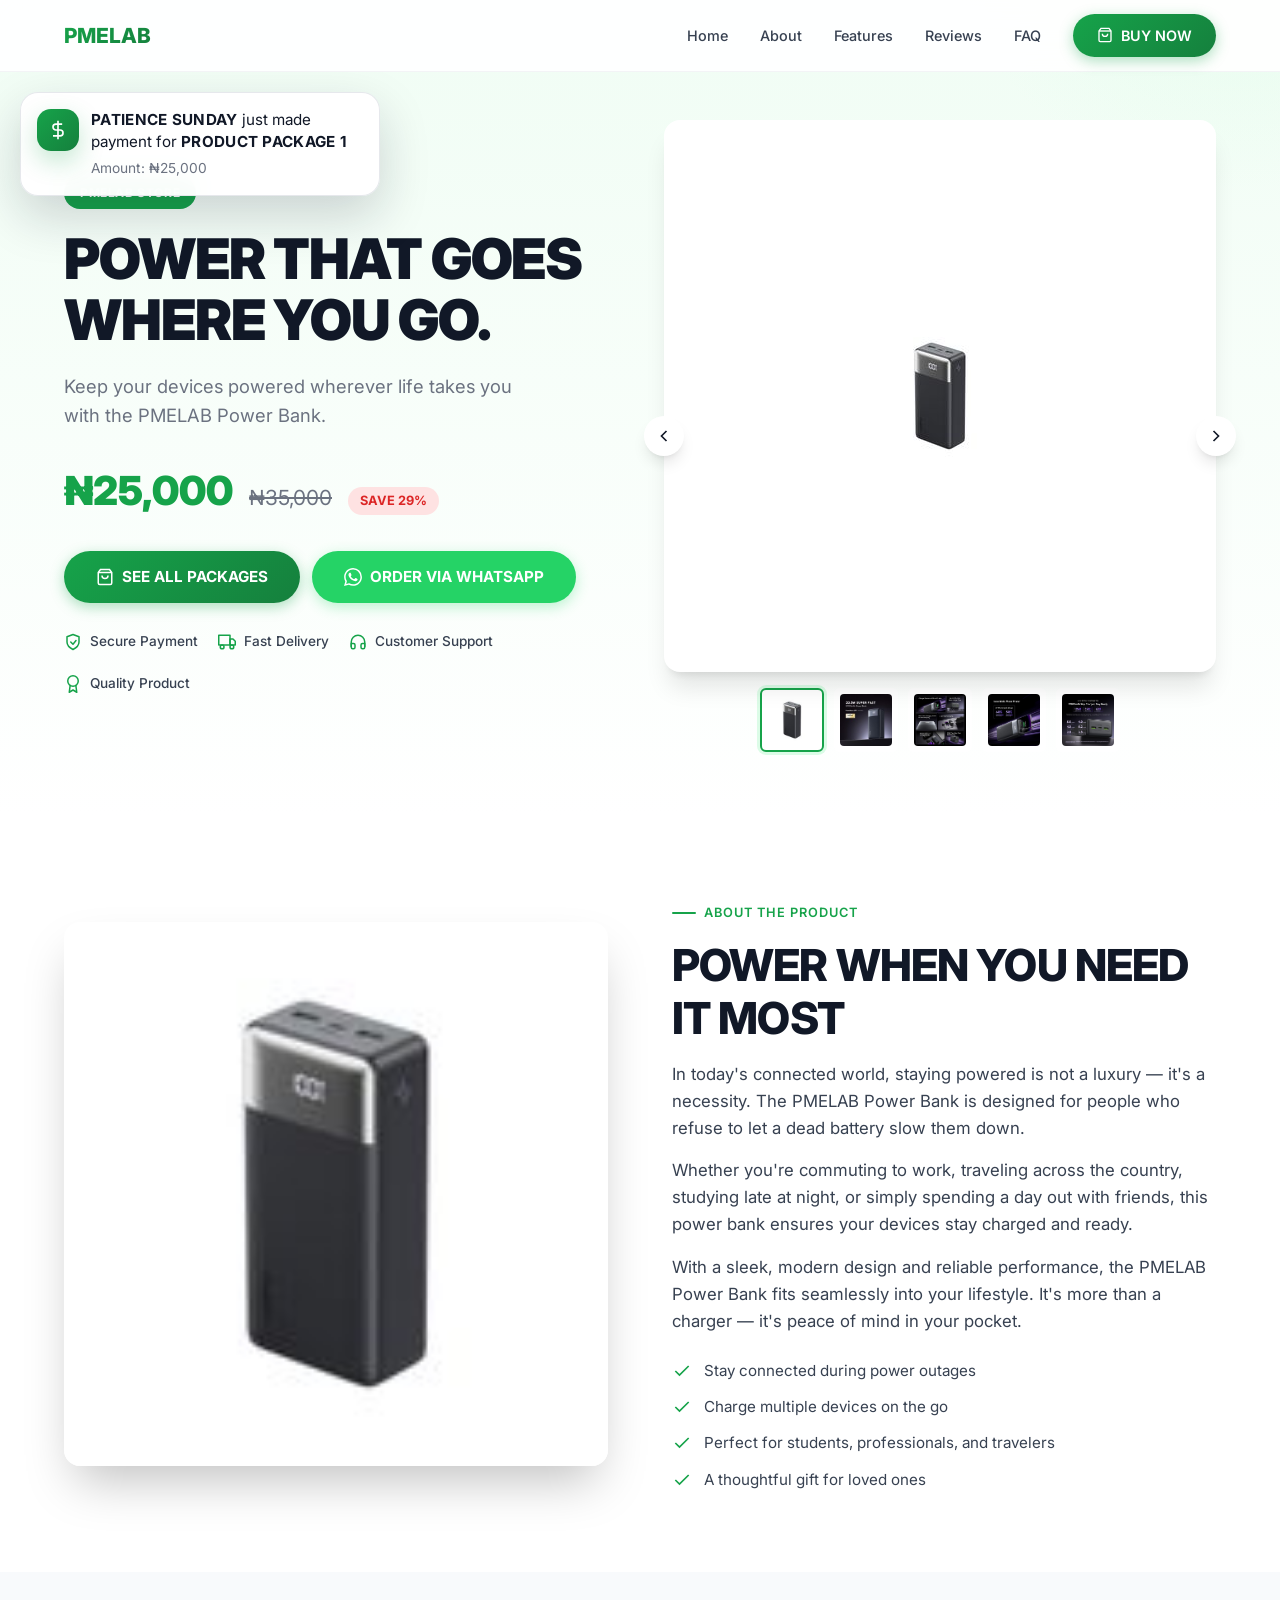
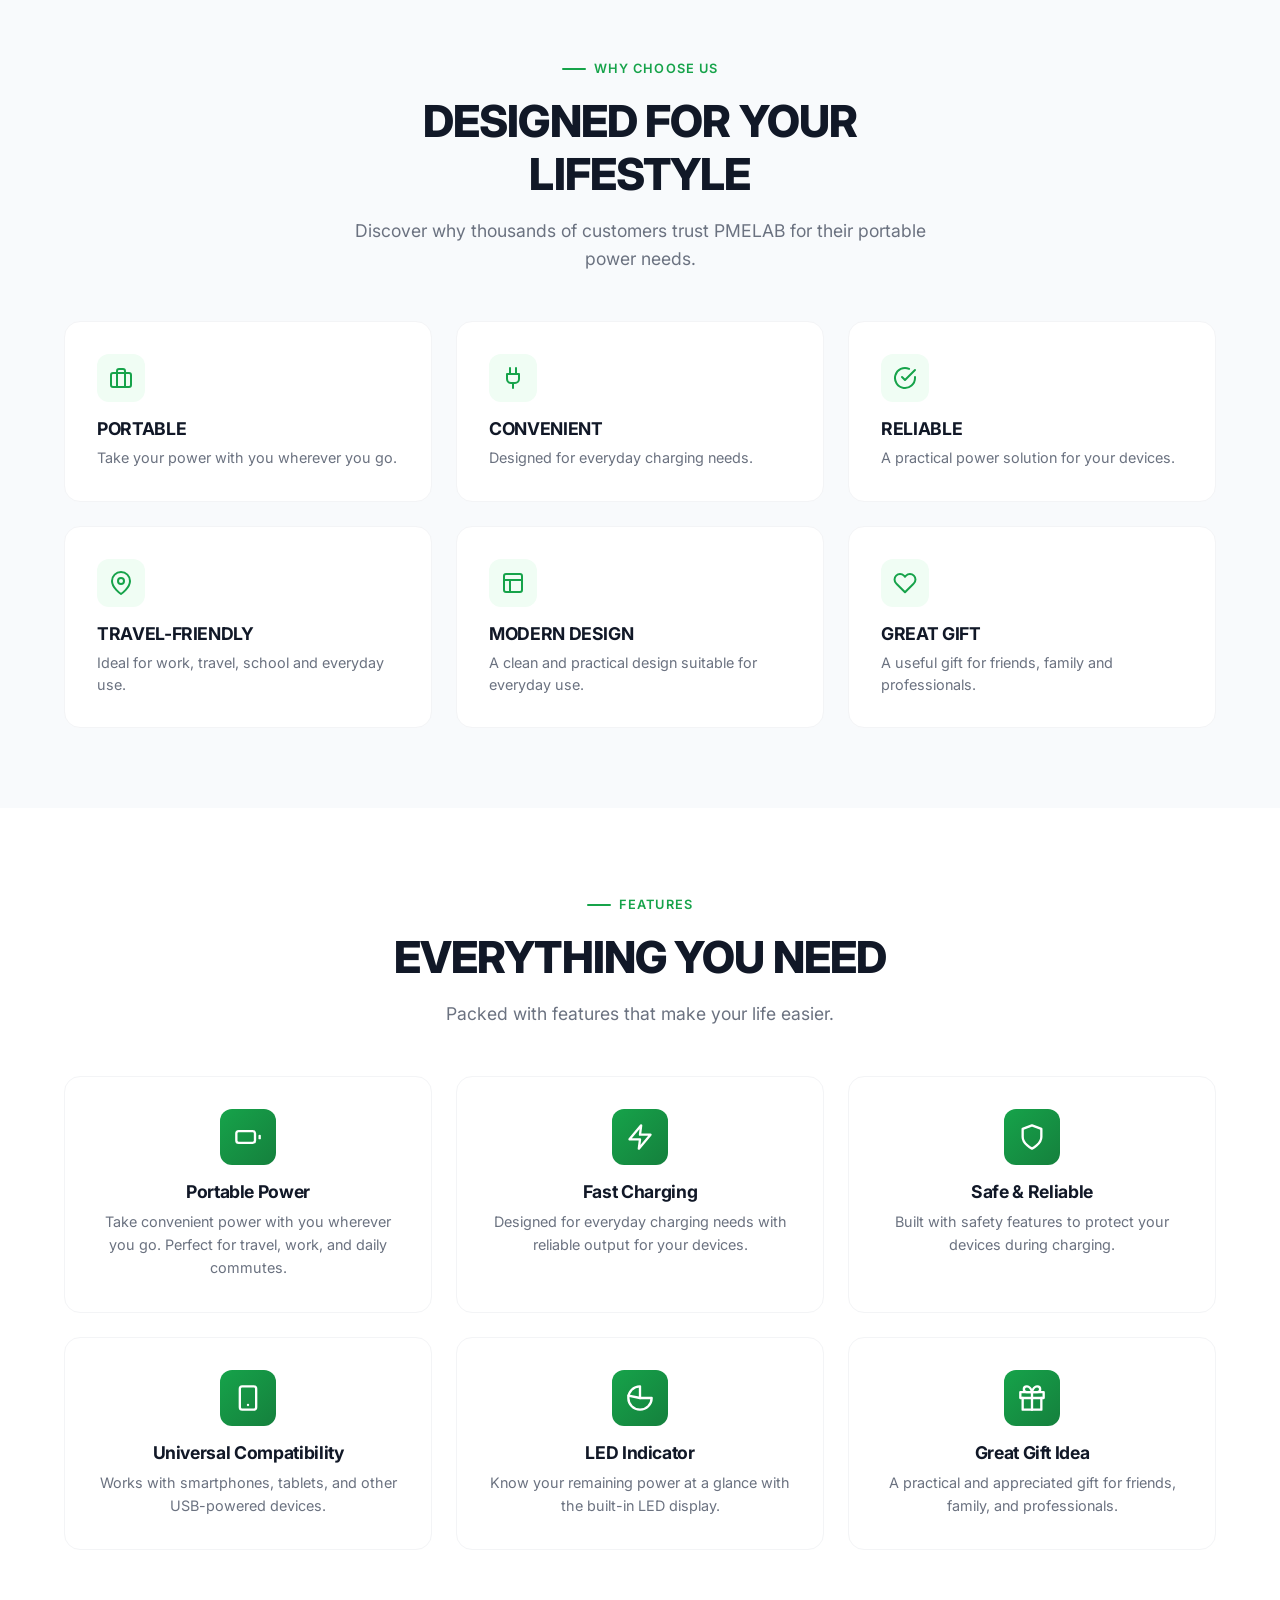
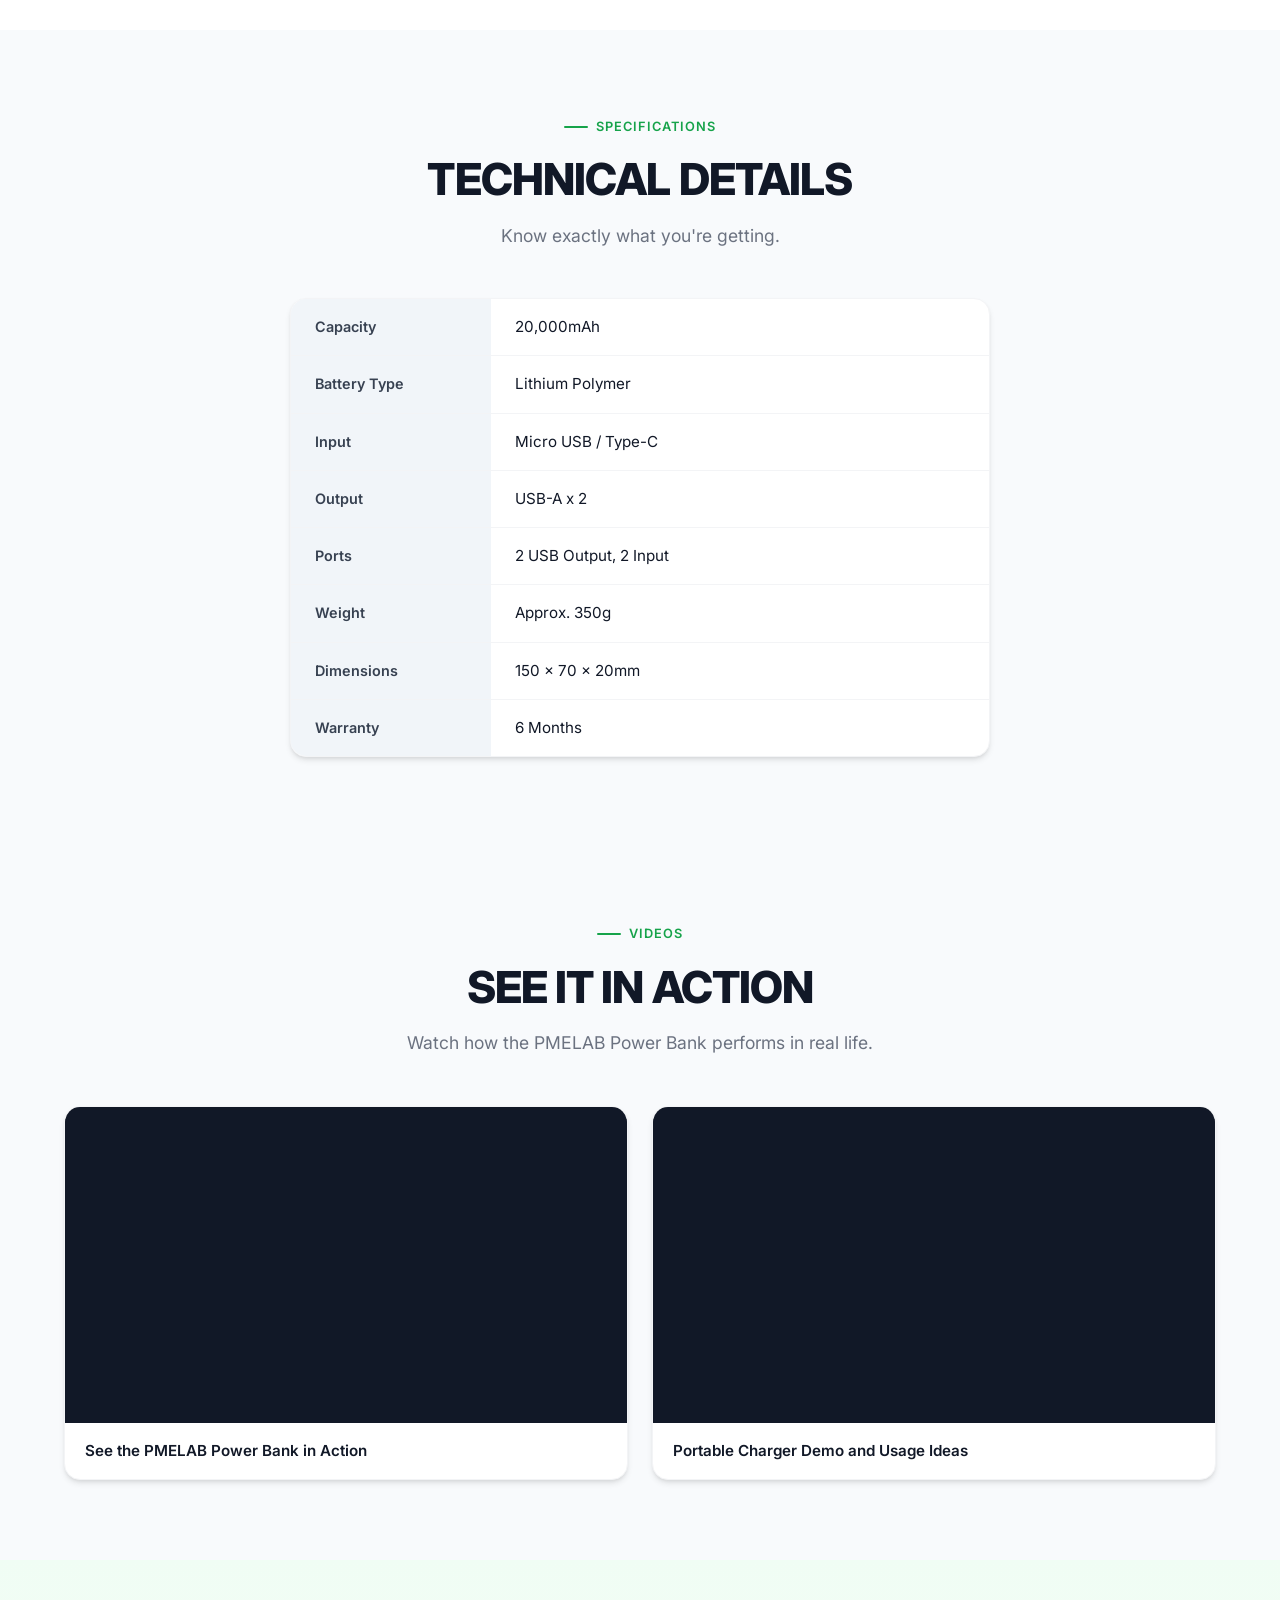
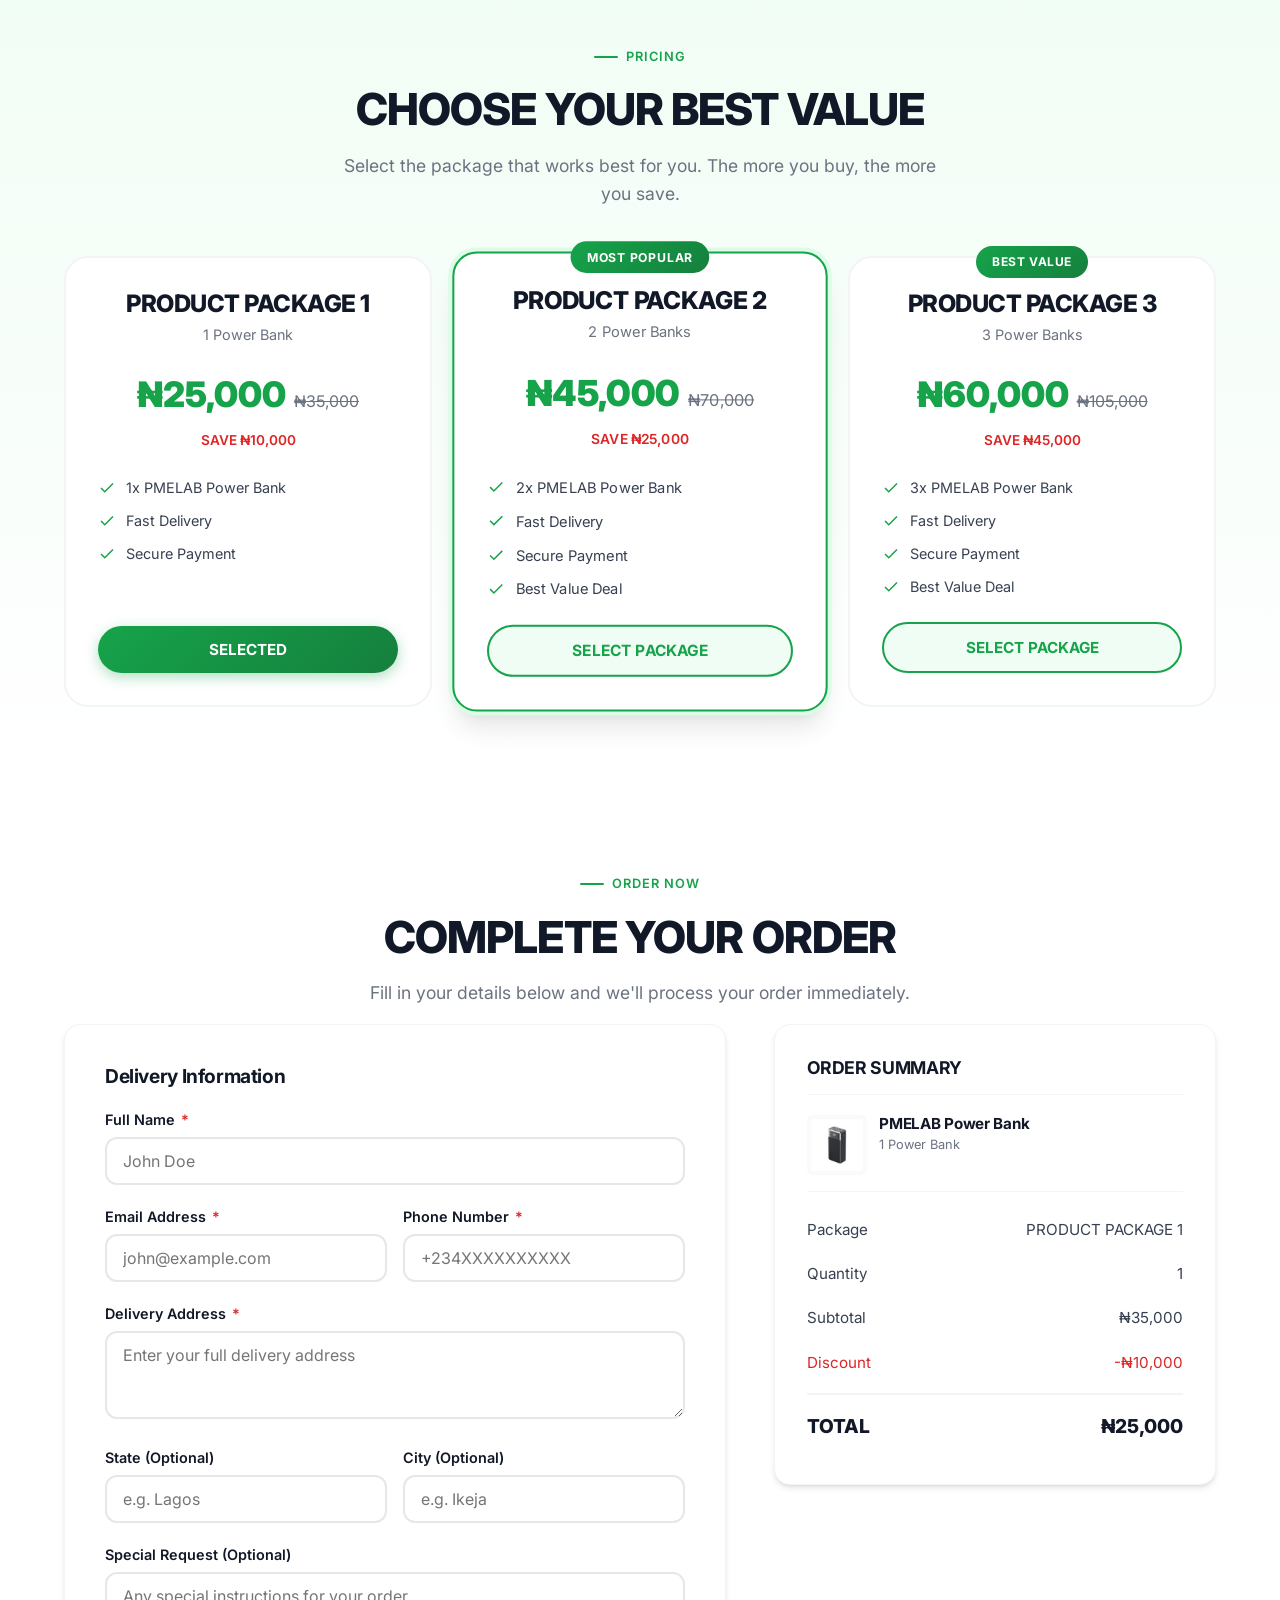
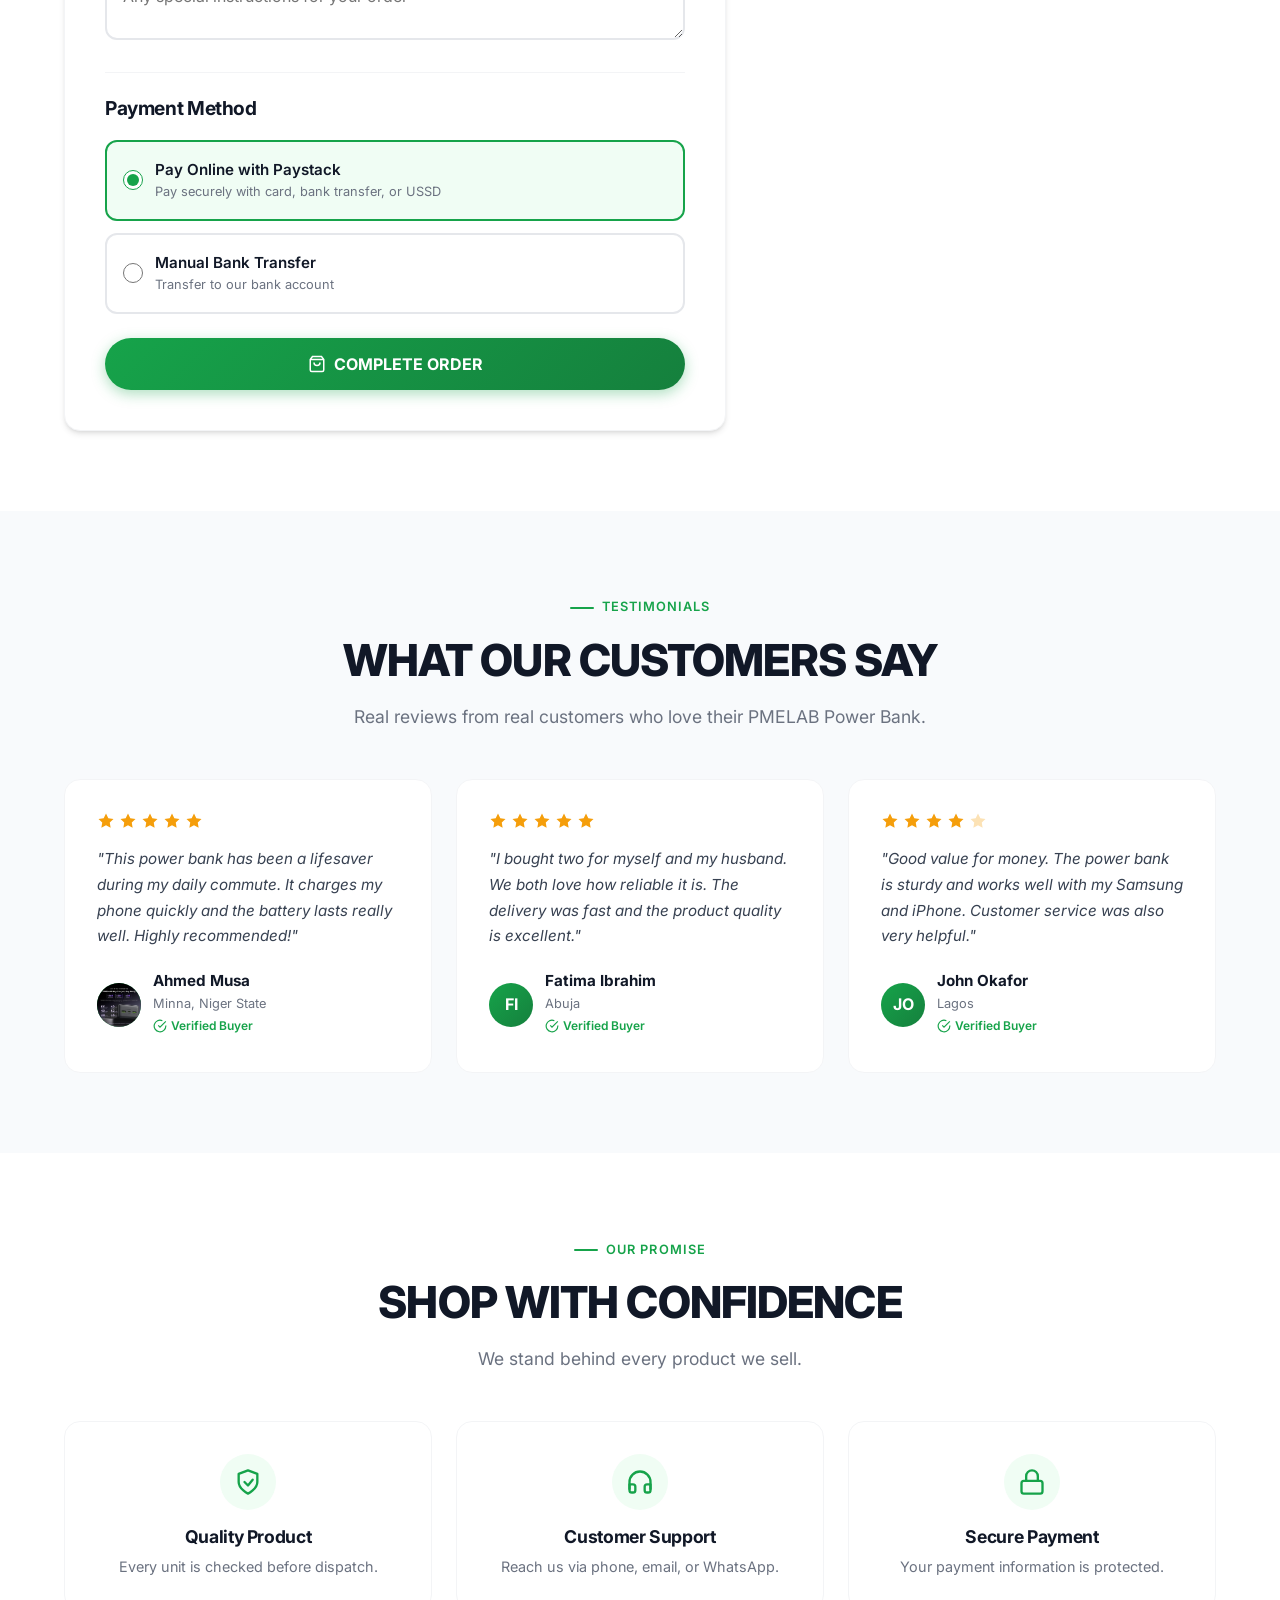
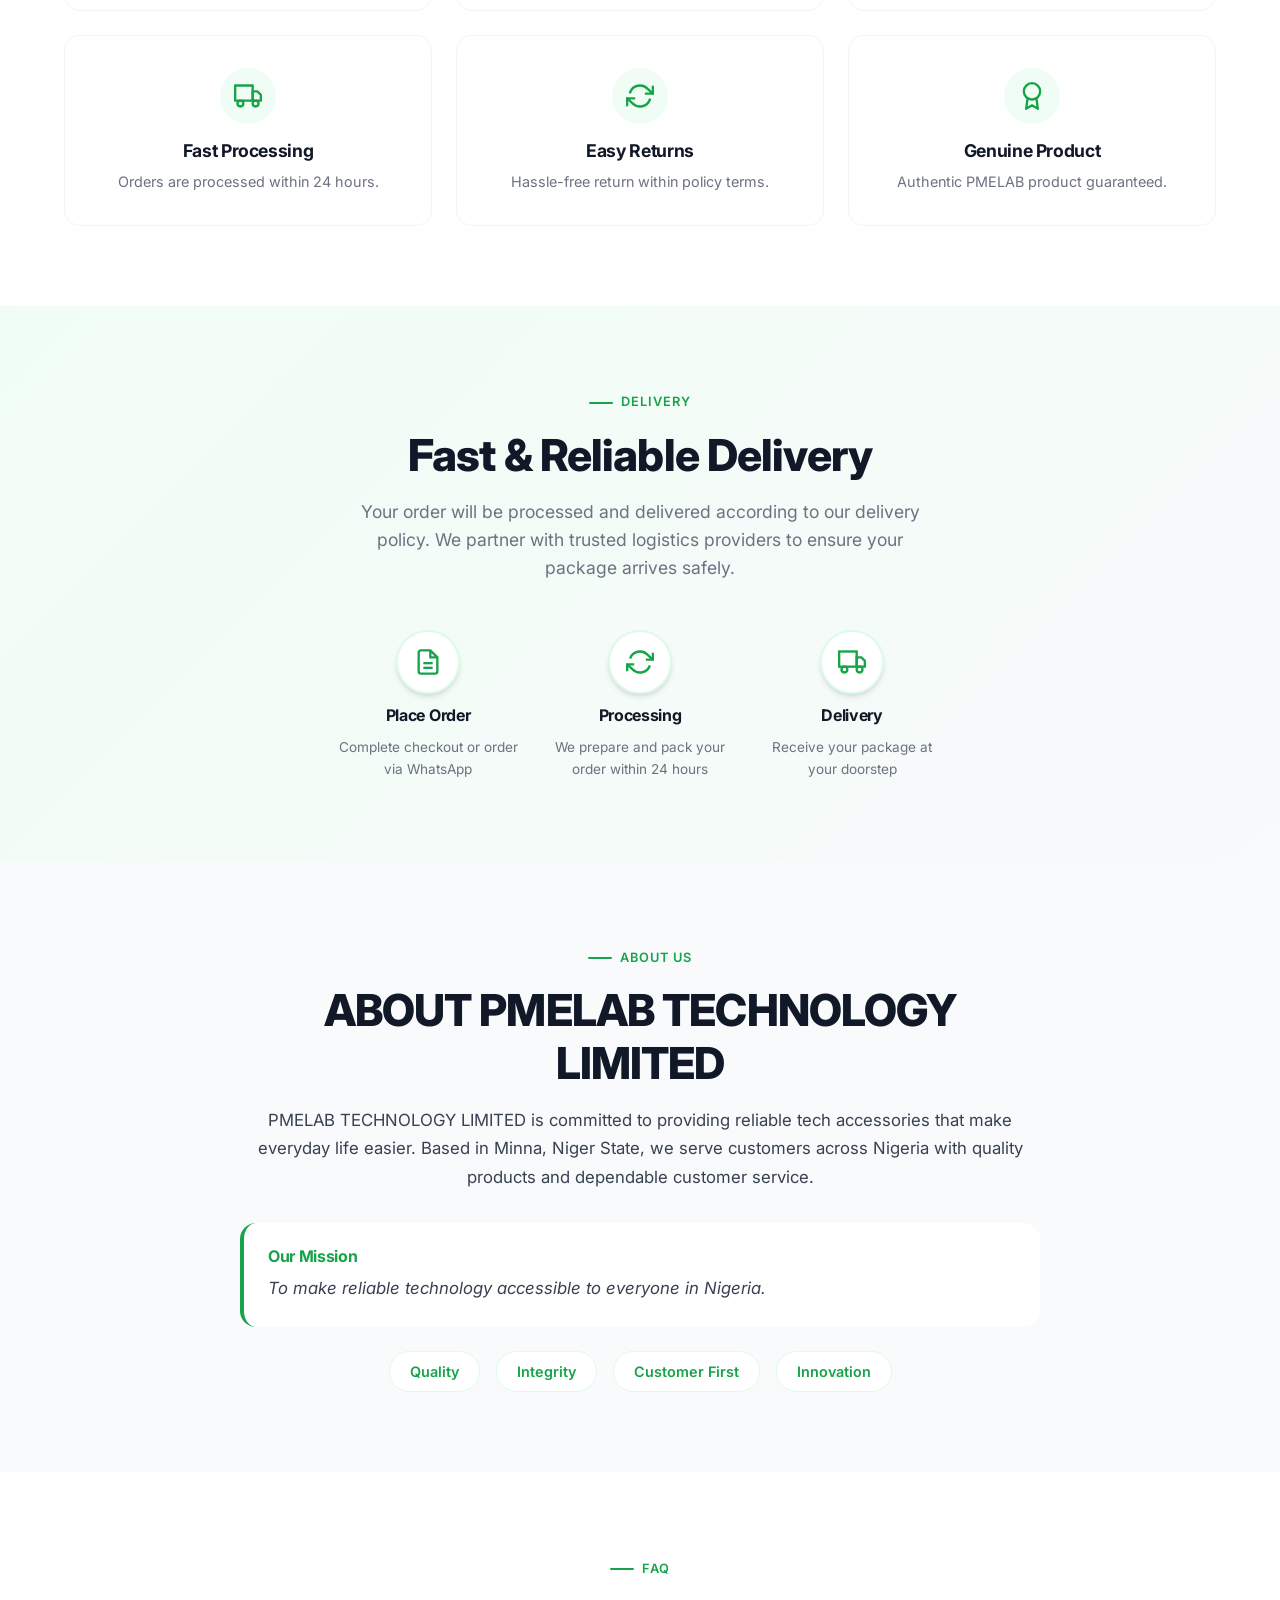
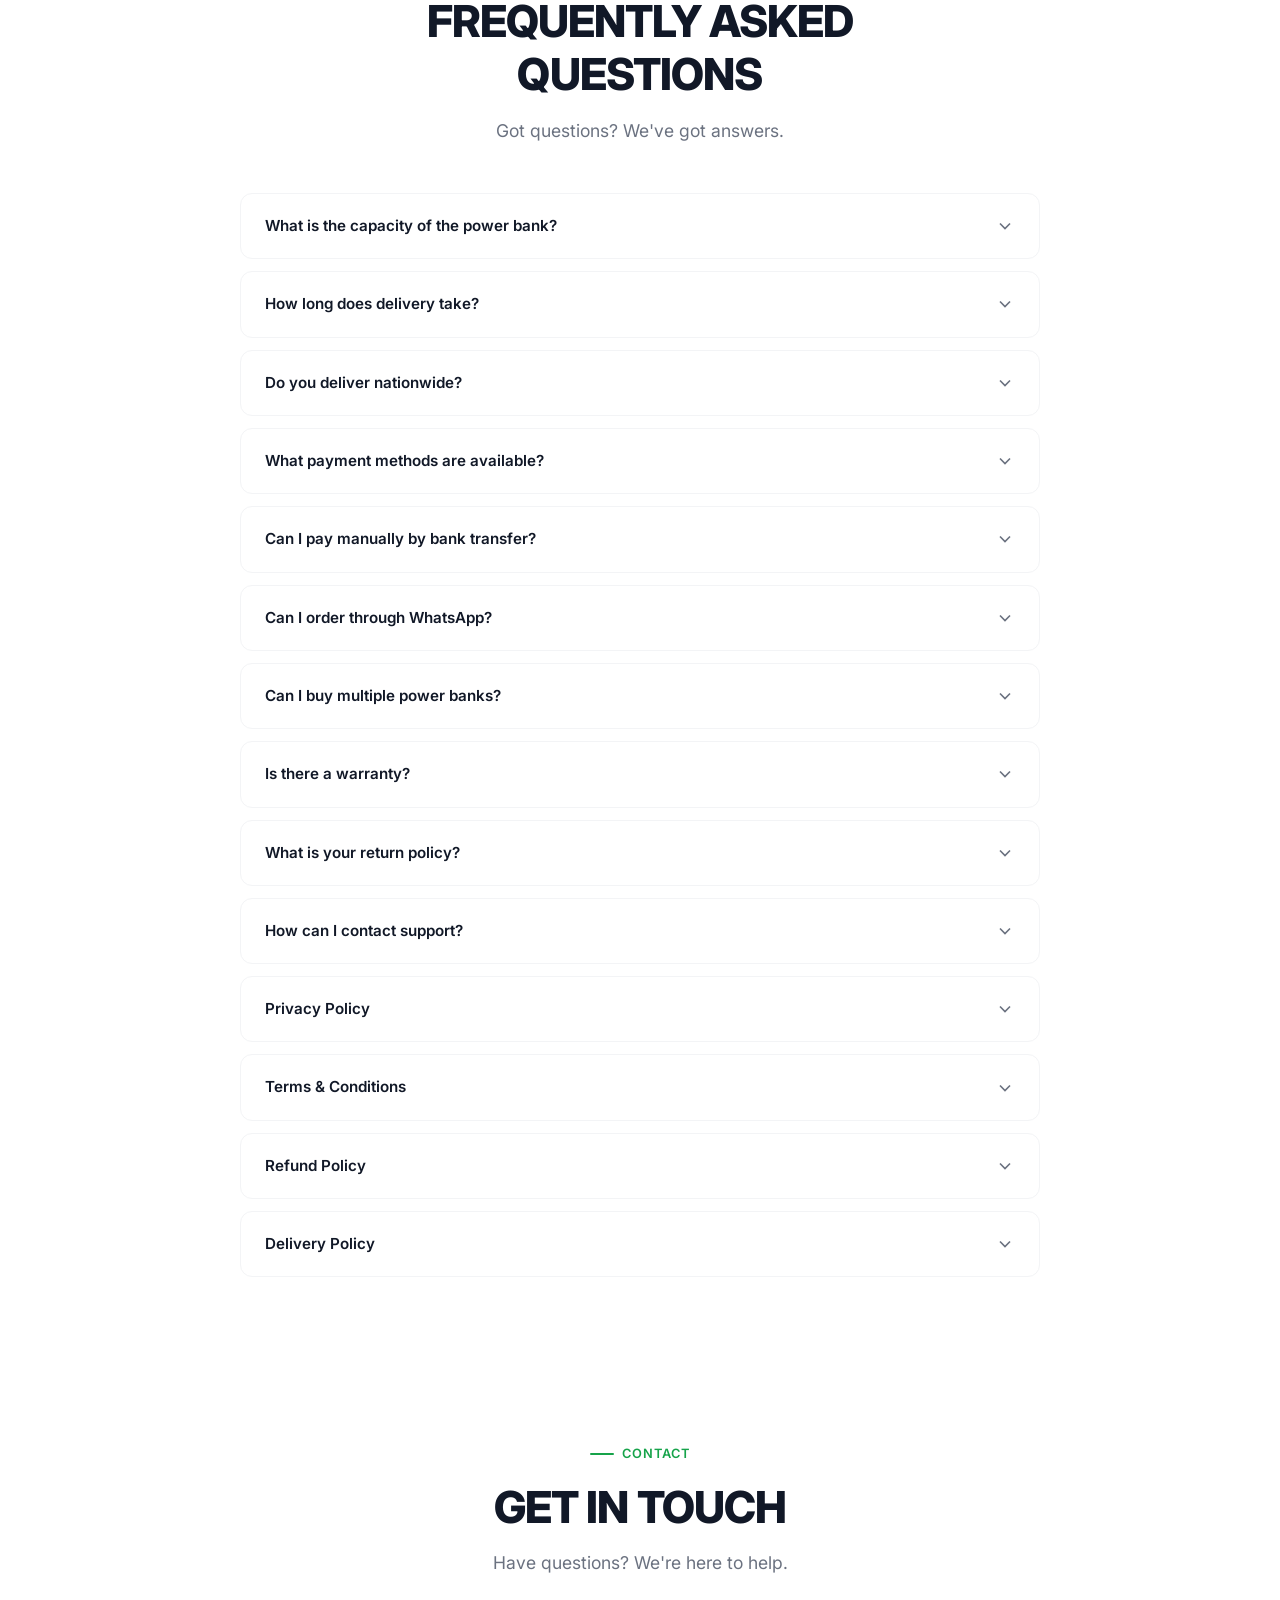
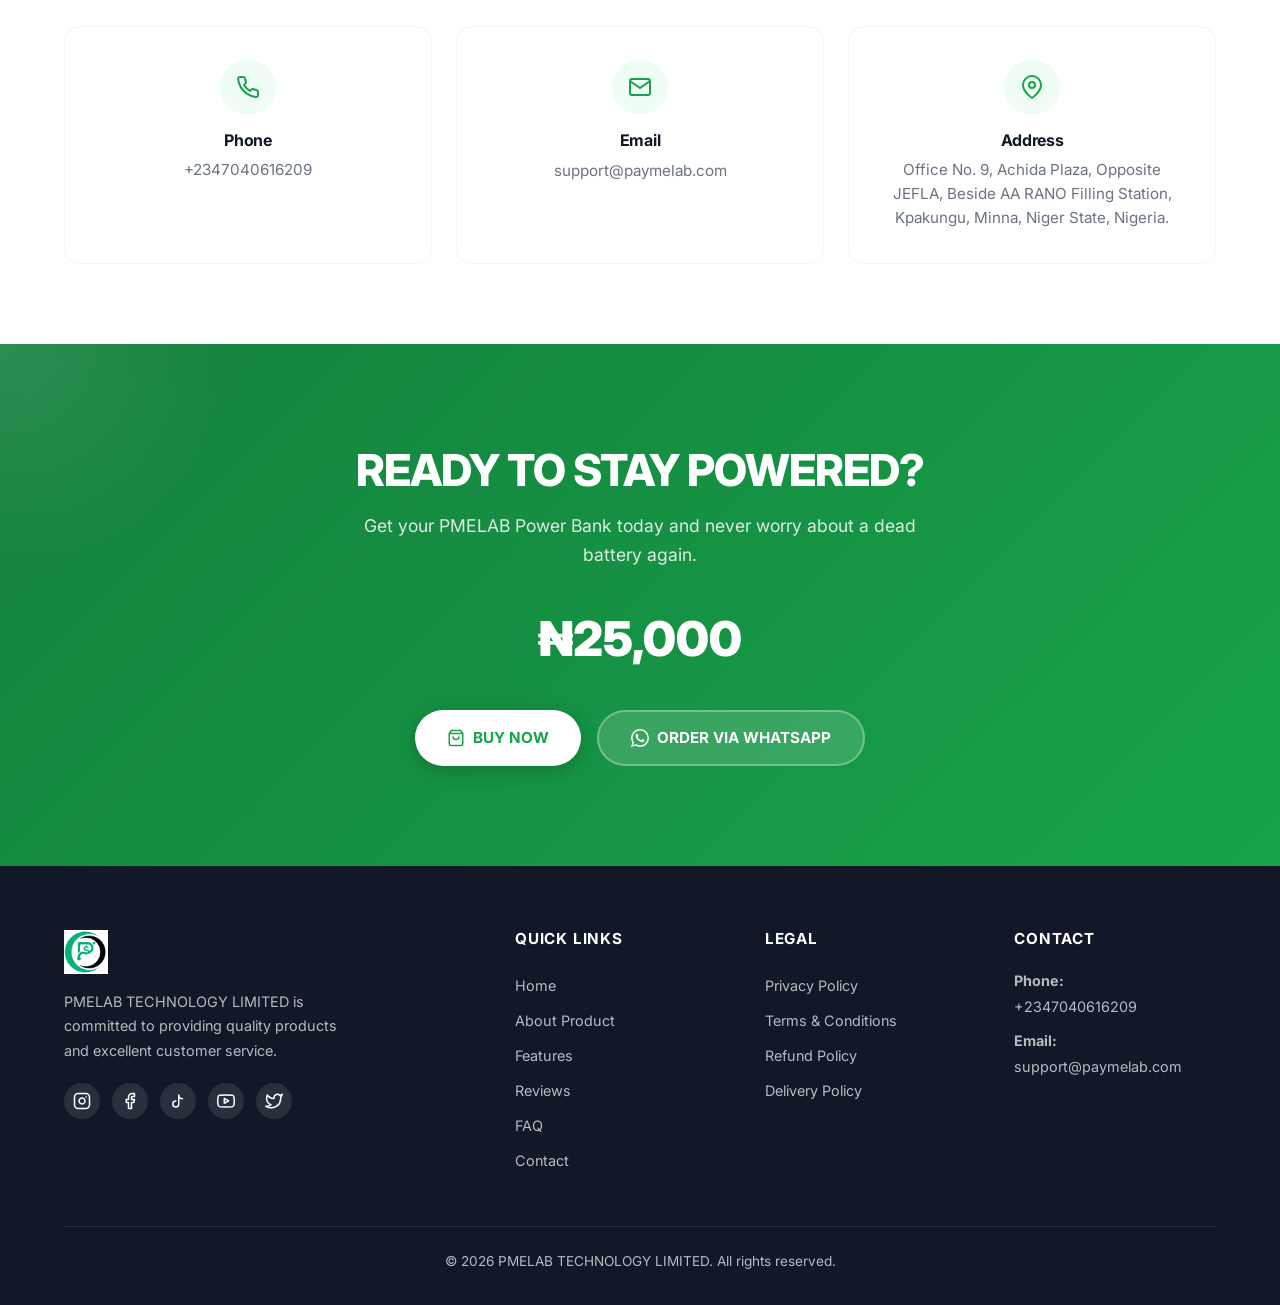
==== index.html @ 01a66565 "html caching added for storefront v2" ====
<!DOCTYPE html>
<html lang="en">
<head>
    <meta charset="UTF-8">
    <meta name="viewport" content="width=device-width, initial-scale=1.0">
    <meta http-equiv="X-UA-Compatible" content="IE=edge">

    <script src="js/site_selector.js"></script>

    <!-- SEO -->
    <title>PMELAB Power Bank | PMELAB TECHNOLOGY LIMITED</title>
    <meta name="description" content="Get reliable portable power from PMELAB TECHNOLOGY LIMITED. The PMELAB Power Bank keeps your devices charged wherever you go. Order now with fast delivery across Nigeria.">
    <meta name="keywords" content="power bank, PMELAB, portable charger, Nigeria, power bank Nigeria, phone charger">
    <link rel="canonical" href="">

    <!-- Open Graph -->
    <meta property="og:type" content="product">
    <meta property="og:title" content="PMELAB Power Bank | PMELAB TECHNOLOGY LIMITED">
    <meta property="og:description" content="Get reliable portable power from PMELAB TECHNOLOGY LIMITED. The PMELAB Power Bank keeps your devices charged wherever you go.">
    <meta property="og:image" content="productsimages/image1.png">
    <meta property="og:url" content="">

    <!-- Twitter Card -->
    <meta name="twitter:card" content="summary_large_image">
    <meta name="twitter:title" content="PMELAB Power Bank | PMELAB TECHNOLOGY LIMITED">
    <meta name="twitter:description" content="Get reliable portable power from PMELAB TECHNOLOGY LIMITED.">
    <meta name="twitter:image" content="productsimages/image1.png">

    <!-- Favicon -->
    <link rel="icon" type="image/jpeg" href="productsimages/logo.jpg">

    <!-- Fonts -->
    <link rel="preconnect" href="https://fonts.googleapis.com">
    <link rel="preconnect" href="https://fonts.gstatic.com" crossorigin>
    <link href="https://fonts.googleapis.com/css2?family=Inter:wght@400;500;600;700;800;900&display=swap" rel="stylesheet">

    <!-- Styles -->
    <link rel="stylesheet" href="css/style.css">
    <link rel="stylesheet" href="css/responsive.css">

    <!-- Structured Data -->
    <script type="application/ld+json">
    {
        "@context": "https://schema.org",
        "@type": "Product",
        "name": "PMELAB Power Bank",
        "image": "productsimages/image1.png",
        "description": "Reliable portable power bank for everyday use.",
        "brand": {
            "@type": "Brand",
            "name": "PMELAB"
        },
        "offers": {
            "@type": "AggregateOffer",
            "priceCurrency": "NGN",
            "availability": "https://schema.org/InStock"
        },
        "aggregateRating": {
            "@type": "AggregateRating",
            "ratingValue": "5",
            "reviewCount": "128"
        }
    }
    </script>
    <script type="application/ld+json">
    {
        "@context": "https://schema.org",
        "@type": "Organization",
        "name": "PMELAB TECHNOLOGY LIMITED",
        "url": "https://paymelab.com",
        "logo": "productsimages/logo.jpg",
        "contactPoint": {
            "@type": "ContactPoint",
            "telephone": "+2347040616209",
            "contactType": "customer service",
            "areaServed": "NG",
            "availableLanguage": "English"
        }
    }
    </script>
</head>
<body>
    <!-- HEADER -->
    <header class="header">
        <div class="container header-inner">
            <a href="#home" class="logo">
                <img src="productsimages/logo.jpg" alt="Logo" loading="eager">
            </a>

            <nav class="nav-desktop">
                <a href="#home" class="nav-link">Home</a>
                <a href="#about" class="nav-link">About</a>
                <a href="#features" class="nav-link">Features</a>
                <a href="#reviews" class="nav-link">Reviews</a>
                <a href="#faq" class="nav-link">FAQ</a>
                <a href="#checkout" class="header-cta">
                    <svg width="16" height="16" viewBox="0 0 24 24" fill="none" stroke="currentColor" stroke-width="2"><path d="M6 2L3 6v14a2 2 0 0 0 2 2h14a2 2 0 0 0 2-2V6l-3-4z"/><line x1="3" y1="6" x2="21" y2="6"/><path d="M16 10a4 4 0 0 1-8 0"/></svg>
                    BUY NOW
                </a>
            </nav>

            <button class="mobile-menu-btn" aria-label="Toggle menu">
                <span></span>
                <span></span>
                <span></span>
            </button>
        </div>
    </header>

    <nav class="mobile-nav">
        <a href="#home">Home</a>
        <a href="#about">About</a>
        <a href="#features">Features</a>
        <a href="#reviews">Reviews</a>
        <a href="#faq">FAQ</a>
        <a href="#checkout" style="color: var(--primary); font-weight: 700;">BUY NOW</a>
    </nav>

    <!-- HERO SECTION -->
    <section class="hero" id="home">
        <div class="container hero-inner">
            <div class="hero-content">
                <div class="hero-badge">PMELAB</div>
                <h1 class="hero-title">POWER THAT GOES WHERE YOU GO.</h1>
                <p class="hero-desc">Keep your devices powered wherever life takes you with the PMELAB Power Bank.</p>

                <div class="hero-pricing">
                    <span class="hero-price">₦25,000</span>
                    <span class="hero-old-price">₦35,000</span>
                    <span class="hero-discount">SAVE 29%</span>
                </div>

                <div class="hero-buttons">
                    <a href="#packages" class="btn btn-primary">
                        <svg width="18" height="18" viewBox="0 0 24 24" fill="none" stroke="currentColor" stroke-width="2"><path d="M6 2L3 6v14a2 2 0 0 0 2 2h14a2 2 0 0 0 2-2V6l-3-4z"/><line x1="3" y1="6" x2="21" y2="6"/><path d="M16 10a4 4 0 0 1-8 0"/></svg>
                        SEE ALL PACKAGES
                    </a>
                    <a href="#" class="btn btn-whatsapp">
                        <svg width="18" height="18" viewBox="0 0 24 24" fill="currentColor"><path d="M17.472 14.382c-.297-.149-1.758-.867-2.03-.967-.273-.099-.471-.148-.67.15-.197.297-.767.966-.94 1.164-.173.199-.347.223-.644.075-.297-.15-1.255-.463-2.39-1.475-.883-.788-1.48-1.761-1.653-2.059-.173-.297-.018-.458.13-.606.134-.133.298-.347.446-.52.149-.174.198-.298.298-.497.099-.198.05-.371-.025-.52-.075-.149-.669-1.612-.916-2.207-.242-.579-.487-.5-.669-.51-.173-.008-.371-.01-.57-.01-.198 0-.52.074-.792.372-.272.297-1.04 1.016-1.04 2.479 0 1.462 1.065 2.875 1.213 3.074.149.198 2.096 3.2 5.077 4.487.709.306 1.262.489 1.694.625.712.227 1.36.195 1.871.118.571-.085 1.758-.719 2.006-1.413.248-.694.248-1.289.173-1.413-.074-.124-.272-.198-.57-.347m-5.421 7.403h-.004a9.87 9.87 0 01-5.031-1.378l-.361-.214-3.741.982.998-3.648-.235-.374a9.86 9.86 0 01-1.51-5.26c.001-5.45 4.436-9.884 9.888-9.884 2.64 0 5.122 1.03 6.988 2.898a9.825 9.825 0 012.893 6.994c-.003 5.45-4.437 9.884-9.885 9.884m8.413-18.297A11.815 11.815 0 0012.05 0C5.495 0 .16 5.335.157 11.892c0 2.096.547 4.142 1.588 5.945L.057 24l6.305-1.654a11.882 11.882 0 005.683 1.448h.005c6.554 0 11.89-5.335 11.893-11.893a11.821 11.821 0 00-3.48-8.413z"/></svg>
                        ORDER VIA WHATSAPP
                    </a>
                </div>

                <div class="hero-trust">
                    <div class="hero-trust-item">
                        <svg viewBox="0 0 24 24" fill="none" stroke="currentColor" stroke-width="2"><path d="M12 22s8-4 8-10V5l-8-3-8 3v7c0 6 8 10 8 10z"/><polyline points="9 12 12 15 16 10"/></svg>
                        <span>Secure Payment</span>
                    </div>
                    <div class="hero-trust-item">
                        <svg viewBox="0 0 24 24" fill="none" stroke="currentColor" stroke-width="2"><rect x="1" y="3" width="15" height="13"/><polygon points="16 8 20 8 23 11 23 16 16 16 16 8"/><circle cx="5.5" cy="18.5" r="2.5"/><circle cx="18.5" cy="18.5" r="2.5"/></svg>
                        <span>Fast Delivery</span>
                    </div>
                    <div class="hero-trust-item">
                        <svg viewBox="0 0 24 24" fill="none" stroke="currentColor" stroke-width="2"><path d="M3 18v-6a9 9 0 0 1 18 0v6"/><path d="M21 19a2 2 0 0 1-2 2h-1a2 2 0 0 1-2-2v-3a2 2 0 0 1 2-2h3zM3 19a2 2 0 0 0 2 2h1a2 2 0 0 0 2-2v-3a2 2 0 0 0-2-2H3z"/></svg>
                        <span>Customer Support</span>
                    </div>
                    <div class="hero-trust-item">
                        <svg viewBox="0 0 24 24" fill="none" stroke="currentColor" stroke-width="2"><circle cx="12" cy="8" r="7"/><polyline points="8.21 13.89 7 23 12 20 17 23 15.79 13.88"/></svg>
                        <span>Quality Product</span>
                    </div>
                </div>
            </div>

            <div class="hero-gallery">
                <div class="hero-gallery-main">
                    <img src="productsimages/image1.png" alt="PMELAB Power Bank" loading="eager">
                </div>
                <button class="gallery-nav prev" aria-label="Previous image">
                    <svg width="20" height="20" viewBox="0 0 24 24" fill="none" stroke="currentColor" stroke-width="2"><polyline points="15 18 9 12 15 6"/></svg>
                </button>
                <button class="gallery-nav next" aria-label="Next image">
                    <svg width="20" height="20" viewBox="0 0 24 24" fill="none" stroke="currentColor" stroke-width="2"><polyline points="9 18 15 12 9 6"/></svg>
                </button>
                <div class="gallery-thumbs"></div>
            </div>
        </div>
    </section>

    <!-- ABOUT PRODUCT -->
    <section class="about-product" id="about">
        <div class="container">
            <div class="about-grid">
                <div class="about-image animate-on-scroll">
                    <img src="productsimages/image1.png" alt="PMELAB Power Bank" loading="lazy">
                </div>
                <div class="about-content">
                    <div class="section-label">About The Product</div>
                    <h2 class="section-title">POWER WHEN YOU NEED IT MOST</h2>
                    <p>In today's connected world, staying powered is not a luxury — it's a necessity. The PMELAB Power Bank is designed for people who refuse to let a dead battery slow them down.</p>
                    <p>Whether you're commuting to work, traveling across the country, studying late at night, or simply spending a day out with friends, this power bank ensures your devices stay charged and ready.</p>
                    <p>With a sleek, modern design and reliable performance, the PMELAB Power Bank fits seamlessly into your lifestyle. It's more than a charger — it's peace of mind in your pocket.</p>
                    <div class="about-benefits">
                        <div class="about-benefit">
                            <svg viewBox="0 0 24 24" fill="none" stroke="currentColor" stroke-width="2"><polyline points="20 6 9 17 4 12"/></svg>
                            <span>Stay connected during power outages</span>
                        </div>
                        <div class="about-benefit">
                            <svg viewBox="0 0 24 24" fill="none" stroke="currentColor" stroke-width="2"><polyline points="20 6 9 17 4 12"/></svg>
                            <span>Charge multiple devices on the go</span>
                        </div>
                        <div class="about-benefit">
                            <svg viewBox="0 0 24 24" fill="none" stroke="currentColor" stroke-width="2"><polyline points="20 6 9 17 4 12"/></svg>
                            <span>Perfect for students, professionals, and travelers</span>
                        </div>
                        <div class="about-benefit">
                            <svg viewBox="0 0 24 24" fill="none" stroke="currentColor" stroke-width="2"><polyline points="20 6 9 17 4 12"/></svg>
                            <span>A thoughtful gift for loved ones</span>
                        </div>
                    </div>
                </div>
            </div>
        </div>
    </section>

    <!-- WHY CHOOSE -->
    <section class="why-choose">
        <div class="container">
            <div class="section-header">
                <div class="section-label">Why Choose Us</div>
                <h2 class="section-title">DESIGNED FOR YOUR LIFESTYLE</h2>
                <p class="section-subtitle">Discover why thousands of customers trust PMELAB for their portable power needs.</p>
            </div>
            <div class="why-grid"></div>
        </div>
    </section>

    <!-- FEATURES -->
    <section class="features" id="features">
        <div class="container">
            <div class="section-header">
                <div class="section-label">Features</div>
                <h2 class="section-title">EVERYTHING YOU NEED</h2>
                <p class="section-subtitle">Packed with features that make your life easier.</p>
            </div>
            <div class="features-grid"></div>
        </div>
    </section>

    <!-- SPECIFICATIONS -->
    <section class="specs">
        <div class="container">
            <div class="section-header">
                <div class="section-label">Specifications</div>
                <h2 class="section-title">TECHNICAL DETAILS</h2>
                <p class="section-subtitle">Know exactly what you're getting.</p>
            </div>
            <div class="specs-table"></div>
        </div>
    </section>

    <!-- VIDEOS -->
    <section class="videos">
        <div class="container">
            <div class="section-header">
                <div class="section-label">Videos</div>
                <h2 class="section-title">SEE IT IN ACTION</h2>
                <p class="section-subtitle">Watch how the PMELAB Power Bank performs in real life.</p>
            </div>
            <div class="videos-grid"></div>
        </div>
    </section>

    <!-- PACKAGES / OFFER -->
    <section class="packages" id="packages">
        <div class="container">
            <div class="section-header">
                <div class="section-label">Pricing</div>
                <h2 class="section-title">CHOOSE YOUR BEST VALUE</h2>
                <p class="section-subtitle">Select the package that works best for you. The more you buy, the more you save.</p>
            </div>
            <div class="packages-grid"></div>
        </div>
    </section>

    <!-- CHECKOUT -->
    <section class="checkout" id="checkout">
        <div class="container">
            <div class="section-header">
                <div class="section-label">Order Now</div>
                <h2 class="section-title">COMPLETE YOUR ORDER</h2>
                <p class="section-subtitle">Fill in your details below and we'll process your order immediately.</p>
            </div>

            <div class="checkout-grid">
                <form class="checkout-form" id="checkout-form">
                    <h3 id="customer-info-title" style="font-size: 1.2rem; margin-bottom: 20px;">Delivery Information</h3>

                    <div class="form-group">
                        <label for="fullName">Full Name <span class="required">*</span></label>
                        <input type="text" id="fullName" name="fullName" placeholder="John Doe" required>
                        <span class="error-message"></span>
                    </div>

                    <div class="form-row">
                        <div class="form-group">
                            <label for="email">Email Address <span class="required">*</span></label>
                            <input type="email" id="email" name="email" placeholder="john@example.com" required>
                            <span class="error-message"></span>
                        </div>
                        <div class="form-group">
                            <label for="phone">Phone Number <span class="required">*</span></label>
                            <input type="tel" id="phone" name="phone" placeholder="+234XXXXXXXXXX" required>
                            <span class="error-message"></span>
                        </div>
                    </div>

                    <div class="form-group" data-delivery-field="address">
                        <label for="address">Delivery Address <span class="required">*</span></label>
                        <textarea id="address" name="address" rows="3" placeholder="Enter your full delivery address" required></textarea>
                        <span class="error-message"></span>
                    </div>

                    <div class="form-row" data-delivery-field="location">
                        <div class="form-group">
                            <label for="state">State (Optional)</label>
                            <input type="text" id="state" name="state" placeholder="e.g. Lagos">
                        </div>
                        <div class="form-group">
                            <label for="city">City (Optional)</label>
                            <input type="text" id="city" name="city" placeholder="e.g. Ikeja">
                        </div>
                    </div>

                    <div class="form-group">
                        <label for="specialRequest">Special Request (Optional)</label>
                        <textarea id="specialRequest" name="specialRequest" rows="2" placeholder="Any special instructions for your order"></textarea>
                    </div>

                    <input type="hidden" name="package" value="single">

                    <div class="form-divider"></div>

                    <h3 style="font-size: 1.2rem; margin-bottom: 20px;">Payment Method</h3>

                    <div class="payment-methods">
                        <div class="payment-method selected" data-payment="paystack">
                            <input type="radio" name="payment" value="paystack" checked>
                            <div>
                                <div class="payment-method-label">Pay Online with Paystack</div>
                                <div class="payment-method-desc">Pay securely with card, bank transfer, or USSD</div>
                            </div>
                        </div>

                        <div class="payment-method" data-payment="flutterwave" data-payment-opt="flutterwave" style="display:none;">
                            <input type="radio" name="payment" value="flutterwave">
                            <div>
                                <div class="payment-method-label">Pay Online with Flutterwave</div>
                                <div class="payment-method-desc">Pay securely with card, bank, mobile money, or USSD</div>
                            </div>
                        </div>

                        <div class="payment-method" data-payment="manual">
                            <input type="radio" name="payment" value="manual">
                            <div>
                                <div class="payment-method-label">Manual Bank Transfer</div>
                                <div class="payment-method-desc">Transfer to our bank account</div>
                            </div>
                        </div>

                        <div class="manual-payment-info"></div>

                        <div class="form-group" id="manual-receipt-group" style="display:none;">
                            <label for="paymentReceipt">Payment Receipt <span class="required">*</span></label>
                            <input type="file" id="paymentReceipt" name="paymentReceipt" accept="image/*,.pdf">
                            <small style="display:block; margin-top:8px; color:var(--muted);">Attach your payment receipt as an image or PDF.</small>
                            <span class="error-message"></span>
                        </div>
                    </div>

                    <button type="submit" class="btn btn-primary" style="width: 100%; padding: 16px; font-size: 1rem;">
                        <svg width="18" height="18" viewBox="0 0 24 24" fill="none" stroke="currentColor" stroke-width="2"><path d="M6 2L3 6v14a2 2 0 0 0 2 2h14a2 2 0 0 0 2-2V6l-3-4z"/><line x1="3" y1="6" x2="21" y2="6"/><path d="M16 10a4 4 0 0 1-8 0"/></svg>
                        COMPLETE ORDER
                    </button>
                </form>

                <div class="order-summary">
                    <h3>ORDER SUMMARY</h3>

                    <div class="summary-product">
                        <img src="productsimages/image1.jpg" alt="PMELAB Power Bank">
                        <div class="summary-product-info">
                            <h4>PMELAB Power Bank</h4>
                            <p>1 Power Bank</p>
                        </div>
                    </div>

                    <div class="summary-row">
                        <span>Package</span>
                        <span data-summary="package">BUY 1</span>
                    </div>
                    <div class="summary-row">
                        <span>Quantity</span>
                        <span data-summary="quantity">1</span>
                    </div>
                    <div class="summary-row">
                        <span>Subtotal</span>
                        <span data-summary="subtotal">₦35,000</span>
                    </div>
                    <div class="summary-row discount">
                        <span>Discount</span>
                        <span data-summary="discount">-₦10,000</span>
                    </div>
                    <div class="summary-row total">
                        <span>TOTAL</span>
                        <span data-summary="total">₦25,000</span>
                    </div>
                </div>
            </div>
        </div>
    </section>

    <!-- TESTIMONIALS -->
    <section class="testimonials" id="reviews">
        <div class="container">
            <div class="section-header">
                <div class="section-label">Testimonials</div>
                <h2 class="section-title">WHAT OUR CUSTOMERS SAY</h2>
                <p class="section-subtitle">Real reviews from real customers who love their PMELAB Power Bank.</p>
            </div>
            <div class="testimonials-grid"></div>
        </div>
    </section>

    <!-- GUARANTEE -->
    <section class="guarantee">
        <div class="container">
            <div class="section-header">
                <div class="section-label">Our Promise</div>
                <h2 class="section-title">SHOP WITH CONFIDENCE</h2>
                <p class="section-subtitle">We stand behind every product we sell.</p>
            </div>
            <div class="guarantee-grid"></div>
        </div>
    </section>

    <!-- DELIVERY -->
    <section class="delivery">
        <div class="container">
            <div class="delivery-content">
                <div class="section-label">Delivery</div>
                <h2 class="section-title">WE DELIVER TO YOU</h2>
                <p class="section-subtitle">Your order will be processed and delivered according to our delivery policy. We partner with trusted logistics providers to ensure your package arrives safely.</p>

                <div class="delivery-steps">
                    <div class="delivery-step">
                        <div class="delivery-step-icon">
                            <svg viewBox="0 0 24 24" fill="none" stroke="currentColor" stroke-width="2"><path d="M14 2H6a2 2 0 0 0-2 2v16a2 2 0 0 0 2 2h12a2 2 0 0 0 2-2V8z"/><polyline points="14 2 14 8 20 8"/><line x1="16" y1="13" x2="8" y2="13"/><line x1="16" y1="17" x2="8" y2="17"/></svg>
                        </div>
                        <h4>Place Order</h4>
                        <p>Complete checkout or order via WhatsApp</p>
                    </div>
                    <div class="delivery-step">
                        <div class="delivery-step-icon">
                            <svg viewBox="0 0 24 24" fill="none" stroke="currentColor" stroke-width="2"><polyline points="23 4 23 10 17 10"/><polyline points="1 20 1 14 7 14"/><path d="M3.51 9a9 9 0 0 1 14.85-3.36L23 10M1 14l4.64 4.36A9 9 0 0 0 20.49 15"/></svg>
                        </div>
                        <h4>Processing</h4>
                        <p>We prepare and pack your order within 24 hours</p>
                    </div>
                    <div class="delivery-step">
                        <div class="delivery-step-icon">
                            <svg viewBox="0 0 24 24" fill="none" stroke="currentColor" stroke-width="2"><rect x="1" y="3" width="15" height="13"/><polygon points="16 8 20 8 23 11 23 16 16 16 16 8"/><circle cx="5.5" cy="18.5" r="2.5"/><circle cx="18.5" cy="18.5" r="2.5"/></svg>
                        </div>
                        <h4>Delivery</h4>
                        <p>Receive your package at your doorstep</p>
                    </div>
                </div>
            </div>
        </div>
    </section>

    <!-- COMPANY -->
    <section class="company">
        <div class="container">
            <div class="company-content">
                <div class="section-label">About Us</div>
                <h2 class="section-title">ABOUT PMELAB TECHNOLOGY LIMITED</h2>
                <p>PMELAB TECHNOLOGY LIMITED is committed to providing reliable tech accessories that make everyday life easier. Based in Minna, Niger State, we serve customers across Nigeria with quality products and dependable customer service.</p>

                <div class="company-mission">
                    <h4>Our Mission</h4>
                    <p>To make reliable technology accessible to everyone in Nigeria.</p>
                </div>

                <div class="company-values">
                    <span class="company-value">Quality</span>
                    <span class="company-value">Integrity</span>
                    <span class="company-value">Customer First</span>
                    <span class="company-value">Innovation</span>
                </div>
            </div>
        </div>
    </section>

    <!-- FAQ -->
    <section class="faq" id="faq">
        <div class="container">
            <div class="section-header">
                <div class="section-label">FAQ</div>
                <h2 class="section-title">FREQUENTLY ASKED QUESTIONS</h2>
                <p class="section-subtitle">Got questions? We've got answers.</p>
            </div>
            <div class="faq-list"></div>
        </div>
    </section>

    <!-- CONTACT -->
    <section class="contact" id="contact">
        <div class="container">
            <div class="section-header">
                <div class="section-label">Contact</div>
                <h2 class="section-title">GET IN TOUCH</h2>
                <p class="section-subtitle">Have questions? We're here to help.</p>
            </div>

            <div class="contact-grid">
                <div class="contact-card" data-contact="phone">
                    <div class="contact-icon">
                        <svg viewBox="0 0 24 24" fill="none" stroke="currentColor" stroke-width="2"><path d="M22 16.92v3a2 2 0 0 1-2.18 2 19.79 19.79 0 0 1-8.63-3.07 19.5 19.5 0 0 1-6-6 19.79 19.79 0 0 1-3.07-8.67A2 2 0 0 1 4.11 2h3a2 2 0 0 1 2 1.72 12.84 12.84 0 0 0 .7 2.81 2 2 0 0 1-.45 2.11L8.09 9.91a16 16 0 0 0 6 6l1.27-1.27a2 2 0 0 1 2.11-.45 12.84 12.84 0 0 0 2.81.7A2 2 0 0 1 22 16.92z"/></svg>
                    </div>
                    <h3>Phone</h3>
                    <p>+2347040616209</p>
                </div>

                <div class="contact-card" data-contact="email">
                    <div class="contact-icon">
                        <svg viewBox="0 0 24 24" fill="none" stroke="currentColor" stroke-width="2"><path d="M4 4h16c1.1 0 2 .9 2 2v12c0 1.1-.9 2-2 2H4c-1.1 0-2-.9-2-2V6c0-1.1.9-2 2-2z"/><polyline points="22,6 12,13 2,6"/></svg>
                    </div>
                    <h3>Email</h3>
                    <a href="mailto:support@paymelab.com">support@paymelab.com</a>
                </div>

                <div class="contact-card" data-contact="address">
                    <div class="contact-icon">
                        <svg viewBox="0 0 24 24" fill="none" stroke="currentColor" stroke-width="2"><path d="M21 10c0 7-9 13-9 13s-9-6-9-13a9 9 0 0 1 18 0z"/><circle cx="12" cy="10" r="3"/></svg>
                    </div>
                    <h3>Address</h3>
                    <p>Office No. 9, Achida Plaza, Opposite JEFLA, Beside AA RANO Filling Station, Kpakungu, Minna, Niger State, Nigeria.</p>
                </div>
            </div>
        </div>
    </section>

    <!-- FINAL CTA -->
    <section class="final-cta">
        <div class="container">
            <h2 class="section-title">READY TO STAY POWERED?</h2>
            <p class="section-subtitle">Get your PMELAB Power Bank today and never worry about a dead battery again.</p>
            <div class="final-cta-price">₦25,000</div>
            <div class="final-cta-buttons">
                <a href="#checkout" class="btn btn-primary">
                    <svg width="18" height="18" viewBox="0 0 24 24" fill="none" stroke="currentColor" stroke-width="2"><path d="M6 2L3 6v14a2 2 0 0 0 2 2h14a2 2 0 0 0 2-2V6l-3-4z"/><line x1="3" y1="6" x2="21" y2="6"/><path d="M16 10a4 4 0 0 1-8 0"/></svg>
                    BUY NOW
                </a>
                <a href="#" class="btn btn-whatsapp">
                    <svg width="18" height="18" viewBox="0 0 24 24" fill="currentColor"><path d="M17.472 14.382c-.297-.149-1.758-.867-2.03-.967-.273-.099-.471-.148-.67.15-.197.297-.767.966-.94 1.164-.173.199-.347.223-.644.075-.297-.15-1.255-.463-2.39-1.475-.883-.788-1.48-1.761-1.653-2.059-.173-.297-.018-.458.13-.606.134-.133.298-.347.446-.52.149-.174.198-.298.298-.497.099-.198.05-.371-.025-.52-.075-.149-.669-1.612-.916-2.207-.242-.579-.487-.5-.669-.51-.173-.008-.371-.01-.57-.01-.198 0-.52.074-.792.372-.272.297-1.04 1.016-1.04 2.479 0 1.462 1.065 2.875 1.213 3.074.149.198 2.096 3.2 5.077 4.487.709.306 1.262.489 1.694.625.712.227 1.36.195 1.871.118.571-.085 1.758-.719 2.006-1.413.248-.694.248-1.289.173-1.413-.074-.124-.272-.198-.57-.347m-5.421 7.403h-.004a9.87 9.87 0 01-5.031-1.378l-.361-.214-3.741.982.998-3.648-.235-.374a9.86 9.86 0 01-1.51-5.26c.001-5.45 4.436-9.884 9.888-9.884 2.64 0 5.122 1.03 6.988 2.898a9.825 9.825 0 012.893 6.994c-.003 5.45-4.437 9.884-9.885 9.884m8.413-18.297A11.815 11.815 0 0012.05 0C5.495 0 .16 5.335.157 11.892c0 2.096.547 4.142 1.588 5.945L.057 24l6.305-1.654a11.882 11.882 0 005.683 1.448h.005c6.554 0 11.89-5.335 11.893-11.893a11.821 11.821 0 00-3.48-8.413z"/></svg>
                    ORDER VIA WHATSAPP
                </a>
            </div>
        </div>
    </section>

    <!-- FOOTER -->
    <footer class="footer">
        <div class="container">
            <div class="footer-grid">
                <div class="footer-brand">
                    <img src="productsimages/logo.jpg" alt="Logo" loading="lazy">
                    <p class="footer-brand-desc">PMELAB TECHNOLOGY LIMITED is committed to providing quality products and excellent customer service.</p>
                    <div class="footer-social"></div>
                </div>

                <div class="footer-column">
                    <h4>Quick Links</h4>
                    <div class="footer-quick-links">
                        <a href="#home">Home</a>
                        <a href="#about">About Product</a>
                        <a href="#features">Features</a>
                        <a href="#reviews">Reviews</a>
                        <a href="#faq">FAQ</a>
                        <a href="#contact">Contact</a>
                    </div>
                </div>

                <div class="footer-column">
                    <h4>Legal</h4>
                    <div class="footer-legal-links">
                        <a href="#">Privacy Policy</a>
                        <a href="#">Terms & Conditions</a>
                        <a href="#">Refund Policy</a>
                        <a href="#">Delivery Policy</a>
                    </div>
                </div>

                <div class="footer-column">
                    <h4>Contact</h4>
                    <p style="font-size: 0.9rem; line-height: 1.8; margin-bottom: 8px;">
                        <strong>Phone:</strong><br>
                        +2347040616209
                    </p>
                    <p style="font-size: 0.9rem; line-height: 1.8;">
                        <strong>Email:</strong><br>
                        support@paymelab.com
                    </p>
                </div>
            </div>

            <div class="footer-bottom">
                <p class="footer-copyright">&copy; 2026 PMELAB TECHNOLOGY LIMITED. All rights reserved.</p>
            </div>
        </div>
    </footer>

    <!-- STICKY MOBILE CTA -->
    <div class="sticky-cta">
        <div class="container sticky-cta-inner">
            <div class="sticky-cta-info">
                <div class="sticky-cta-name">PMELAB Power Bank</div>
                <div class="sticky-cta-price">₦25,000</div>
            </div>
            <div class="sticky-cta-buttons">
                <a href="#checkout" class="btn btn-primary">BUY NOW</a>
                <a href="#" class="btn btn-whatsapp">WHATSAPP</a>
            </div>
        </div>
    </div>

    <!-- LIGHTBOX -->
    <div class="lightbox">
        <button class="lightbox-close" aria-label="Close lightbox">
            <svg viewBox="0 0 24 24" fill="none" stroke="currentColor" stroke-width="2"><line x1="18" y1="6" x2="6" y2="18"/><line x1="6" y1="6" x2="18" y2="18"/></svg>
        </button>
        <button class="lightbox-nav prev" aria-label="Previous image">
            <svg viewBox="0 0 24 24" fill="none" stroke="currentColor" stroke-width="2"><polyline points="15 18 9 12 15 6"/></svg>
        </button>
        <img src="" alt="">
        <button class="lightbox-nav next" aria-label="Next image">
            <svg viewBox="0 0 24 24" fill="none" stroke="currentColor" stroke-width="2"><polyline points="9 18 15 12 9 6"/></svg>
        </button>
        <div class="lightbox-caption"></div>
    </div>

    <!-- Paystack Script -->
    <script src="https://js.paystack.co/v1/inline.js"></script>

    <!-- Flutterwave Script -->
    <script src="https://checkout.flutterwave.com/v3.js"></script>

    <!-- Config & Scripts -->
    <script src="js/config.js"></script>
    <script src="js/main.js"></script>
    <script src="js/product.js"></script>
    <script src="js/gallery.js"></script>
    <script src="js/checkout.js"></script>
    <script src="js/whatsapp.js"></script>
</body>
</html>
---- css/style.css ----
/* =========================================================
   PMELAB PRODUCT TEMPLATE — MAIN STYLESHEET
   ========================================================= */

/* CSS Variables — Injected by JavaScript from config.js */
:root {
    --primary: #16A34A;
    --primary-dark: #15803D;
    --primary-light: #DCFCE7;
    --primary-very-light: #F0FDF4;
    --background: #FFFFFF;
    --surface: #F8FAFC;
    --surface-alt: #F1F5F9;
    --text: #111827;
    --text-secondary: #374151;
    --muted: #6B7280;
    --border: #E5E7EB;
    --border-light: #F3F4F6;
    --white: #FFFFFF;
    --shadow-sm: 0 1px 2px 0 rgba(0,0,0,0.05);
    --shadow: 0 4px 6px -1px rgba(0,0,0,0.1), 0 2px 4px -2px rgba(0,0,0,0.1);
    --shadow-md: 0 10px 15px -3px rgba(0,0,0,0.1), 0 4px 6px -4px rgba(0,0,0,0.1);
    --shadow-lg: 0 20px 25px -5px rgba(0,0,0,0.1), 0 8px 10px -6px rgba(0,0,0,0.1);
    --shadow-xl: 0 25px 50px -12px rgba(0,0,0,0.25);
    --radius-sm: 6px;
    --radius: 12px;
    --radius-lg: 16px;
    --radius-xl: 24px;
    --radius-full: 9999px;
    --transition-fast: 150ms ease;
    --transition: 300ms ease;
    --transition-slow: 500ms ease;
    --font-sans: 'Inter', -apple-system, BlinkMacSystemFont, 'Segoe UI', Roboto, sans-serif;
    --container-max: 1200px;
    --header-height: 72px;
}

/* Reset & Base */
*, *::before, *::after {
    margin: 0;
    padding: 0;
    box-sizing: border-box;
}

html {
    scroll-behavior: smooth;
    -webkit-font-smoothing: antialiased;
    -moz-osx-font-smoothing: grayscale;
}

body {
    font-family: var(--font-sans);
    color: var(--text);
    background: var(--background);
    line-height: 1.6;
    overflow-x: hidden;
}

img {
    max-width: 100%;
    height: auto;
    display: block;
}

.owner-hidden {
    display: none !important;
}

.floating-cart {
    position: fixed;
    right: 18px;
    bottom: 18px;
    z-index: 1200;
    display: inline-flex;
    align-items: center;
    gap: 10px;
    padding: 12px 16px;
    border-radius: 999px;
    border: 1px solid var(--border);
    background: #fff;
    box-shadow: var(--shadow-lg);
    color: var(--text);
    cursor: pointer;
}

.cart-backdrop {
    position: fixed;
    inset: 0;
    z-index: 1190;
    background: rgba(17,24,39,0.45);
    backdrop-filter: blur(2px);
}

.cart-drawer {
    position: fixed;
    right: 0;
    top: 0;
    height: 100%;
    width: min(420px, 92vw);
    z-index: 1201;
    background: var(--surface);
    border-left: 1px solid var(--border);
    box-shadow: -10px 0 30px rgba(17,24,39,0.18);
    display: flex;
    flex-direction: column;
    min-height: 0;
    overscroll-behavior: contain;
}

.cart-drawer-header {
    padding: 14px;
    background: #fff;
    border-bottom: 1px solid var(--border);
    display: flex;
    align-items: center;
    justify-content: space-between;
    gap: 12px;
    flex: 0 0 auto;
}

.cart-drawer #cart-drawer-body {
    flex: 1 1 auto;
    min-height: 0;
    overflow-y: auto;
    -webkit-overflow-scrolling: touch;
    overscroll-behavior: contain;
}

.cart-drawer-footer {
    padding: 14px;
    background: #fff;
    border-top: 1px solid var(--border);
    flex: 0 0 auto;
}

a {
    color: inherit;
    text-decoration: none;
}

button {
    font-family: inherit;
    cursor: pointer;
    border: none;
    background: none;
}

ul, ol {
    list-style: none;
}

input, textarea, select {
    font-family: inherit;
    font-size: 16px;
}

/* Typography */
h1, h2, h3, h4, h5, h6 {
    line-height: 1.2;
    font-weight: 700;
    letter-spacing: -0.02em;
}

.section-label {
    display: inline-flex;
    align-items: center;
    gap: 8px;
    font-size: 0.8rem;
    font-weight: 600;
    text-transform: uppercase;
    letter-spacing: 0.08em;
    color: var(--primary);
    margin-bottom: 16px;
}

.section-label::before {
    content: '';
    width: 24px;
    height: 2px;
    background: var(--primary);
    border-radius: 2px;
}

.section-title {
    font-size: clamp(1.75rem, 4vw, 2.75rem);
    font-weight: 800;
    color: var(--text);
    margin-bottom: 16px;
}

.section-subtitle {
    font-size: 1.1rem;
    color: var(--muted);
    max-width: 600px;
    margin: 0 auto;
}

/* Container */
.container {
    width: 100%;
    max-width: var(--container-max);
    margin: 0 auto;
    padding: 0 24px;
}

/* =========================================================
   HEADER
   ========================================================= */
.header {
    position: fixed;
    top: 0;
    left: 0;
    right: 0;
    height: var(--header-height);
    background: rgba(255,255,255,0.92);
    backdrop-filter: blur(20px);
    -webkit-backdrop-filter: blur(20px);
    border-bottom: 1px solid var(--border-light);
    z-index: 1000;
    transition: box-shadow var(--transition);
}

.header.scrolled {
    box-shadow: var(--shadow);
}

.header-inner {
    display: flex;
    align-items: center;
    justify-content: space-between;
    height: 100%;
}

.logo {
    display: flex;
    align-items: center;
    gap: 10px;
    font-weight: 800;
    font-size: 1.3rem;
    color: var(--text);
}

.logo img {
    height: 40px;
    width: auto;
    object-fit: contain;
}

.logo-text {
    background: linear-gradient(135deg, var(--primary), var(--primary-dark));
    -webkit-background-clip: text;
    -webkit-text-fill-color: transparent;
    background-clip: text;
}

.nav-desktop {
    display: flex;
    align-items: center;
    gap: 32px;
}

.nav-link {
    font-size: 0.9rem;
    font-weight: 500;
    color: var(--text-secondary);
    position: relative;
    padding: 4px 0;
    transition: color var(--transition-fast);
}

.nav-link::after {
    content: '';
    position: absolute;
    bottom: 0;
    left: 0;
    width: 0;
    height: 2px;
    background: var(--primary);
    border-radius: 2px;
    transition: width var(--transition);
}

.nav-link:hover {
    color: var(--primary);
}

.nav-link:hover::after {
    width: 100%;
}

.header-cta {
    display: inline-flex;
    align-items: center;
    gap: 8px;
    padding: 10px 24px;
    background: linear-gradient(135deg, var(--primary), var(--primary-dark));
    color: var(--white);
    font-weight: 600;
    font-size: 0.9rem;
    border-radius: var(--radius-full);
    box-shadow: 0 4px 14px rgba(22,163,74,0.35);
    transition: transform var(--transition-fast), box-shadow var(--transition-fast);
}

.header-cta:hover {
    transform: translateY(-1px);
    box-shadow: 0 6px 20px rgba(22,163,74,0.45);
}

.mobile-menu-btn {
    display: none;
    flex-direction: column;
    gap: 5px;
    padding: 8px;
    z-index: 1001;
}

.mobile-menu-btn span {
    display: block;
    width: 24px;
    height: 2px;
    background: var(--text);
    border-radius: 2px;
    transition: all var(--transition);
}

.mobile-menu-btn.active span:nth-child(1) {
    transform: rotate(45deg) translate(5px, 5px);
}

.mobile-menu-btn.active span:nth-child(2) {
    opacity: 0;
}

.mobile-menu-btn.active span:nth-child(3) {
    transform: rotate(-45deg) translate(5px, -5px);
}

/* Mobile Nav */
.mobile-nav {
    display: none;
    position: fixed;
    top: var(--header-height);
    left: 0;
    right: 0;
    bottom: 0;
    background: rgba(255,255,255,0.98);
    backdrop-filter: blur(20px);
    z-index: 999;
    padding: 32px 24px;
    flex-direction: column;
    gap: 8px;
    opacity: 0;
    visibility: hidden;
    transform: translateY(-10px);
    transition: all var(--transition);
}

.mobile-nav.active {
    opacity: 1;
    visibility: visible;
    transform: translateY(0);
}

.mobile-nav a {
    display: block;
    padding: 16px;
    font-size: 1.1rem;
    font-weight: 600;
    color: var(--text);
    border-radius: var(--radius);
    transition: background var(--transition-fast);
}

.mobile-nav a:hover {
    background: var(--primary-very-light);
    color: var(--primary);
}

/* =========================================================
   HERO SECTION
   ========================================================= */
.hero {
    padding-top: calc(var(--header-height) + 48px);
    padding-bottom: 64px;
    background: linear-gradient(180deg, var(--primary-very-light) 0%, var(--background) 100%);
    position: relative;
    overflow: hidden;
}

.hero::before {
    content: '';
    position: absolute;
    top: -50%;
    right: -20%;
    width: 600px;
    height: 600px;
    background: radial-gradient(circle, var(--primary-light) 0%, transparent 70%);
    opacity: 0.6;
    pointer-events: none;
}

.hero-inner {
    display: grid;
    grid-template-columns: 1fr 1fr;
    gap: 48px;
    align-items: center;
}

.hero-badge {
    display: inline-flex;
    align-items: center;
    gap: 8px;
    padding: 6px 16px;
    background: var(--primary);
    color: var(--white);
    font-size: 0.75rem;
    font-weight: 700;
    text-transform: uppercase;
    letter-spacing: 0.05em;
    border-radius: var(--radius-full);
    margin-bottom: 20px;
    animation: fadeInDown 0.6s ease;
}

.hero-title {
    font-size: clamp(2.2rem, 5vw, 3.5rem);
    font-weight: 900;
    line-height: 1.1;
    color: var(--text);
    margin-bottom: 20px;
    animation: fadeInUp 0.6s ease 0.1s both;
}

.hero-title span {
    color: var(--primary);
}

.hero-desc {
    font-size: 1.15rem;
    color: var(--muted);
    margin-bottom: 28px;
    max-width: 480px;
    animation: fadeInUp 0.6s ease 0.2s both;
}

.hero-pricing {
    display: flex;
    align-items: baseline;
    gap: 16px;
    margin-bottom: 28px;
    animation: fadeInUp 0.6s ease 0.3s both;
}

.hero-price {
    font-size: 2.5rem;
    font-weight: 900;
    color: var(--primary);
}

.hero-old-price {
    font-size: 1.3rem;
    color: var(--muted);
    text-decoration: line-through;
}

.hero-discount {
    display: inline-flex;
    padding: 4px 12px;
    background: #FEE2E2;
    color: #DC2626;
    font-size: 0.8rem;
    font-weight: 700;
    border-radius: var(--radius-full);
}

.hero-buttons {
    display: flex;
    flex-wrap: wrap;
    gap: 12px;
    margin-bottom: 28px;
    animation: fadeInUp 0.6s ease 0.4s both;
}

.btn {
    display: inline-flex;
    align-items: center;
    justify-content: center;
    gap: 8px;
    padding: 14px 32px;
    font-size: 0.95rem;
    font-weight: 700;
    border-radius: var(--radius-full);
    transition: all var(--transition-fast);
    white-space: nowrap;
}

.btn-primary {
    background: linear-gradient(135deg, var(--primary), var(--primary-dark));
    color: var(--white);
    box-shadow: 0 4px 14px rgba(22,163,74,0.35);
}

.btn-primary:hover {
    transform: translateY(-2px);
    box-shadow: 0 8px 25px rgba(22,163,74,0.45);
}

.btn-whatsapp {
    background: #25D366;
    color: var(--white);
    box-shadow: 0 4px 14px rgba(37,211,102,0.3);
}

.btn-whatsapp:hover {
    transform: translateY(-2px);
    box-shadow: 0 8px 25px rgba(37,211,102,0.4);
}

.btn-outline {
    background: transparent;
    color: var(--primary);
    border: 2px solid var(--primary);
}

.btn-outline:hover {
    background: var(--primary-very-light);
}

.hero-trust {
    display: flex;
    flex-wrap: wrap;
    gap: 20px;
    animation: fadeInUp 0.6s ease 0.5s both;
}

.hero-trust-item {
    display: flex;
    align-items: center;
    gap: 8px;
    font-size: 0.85rem;
    font-weight: 500;
    color: var(--text-secondary);
}

.hero-trust-item svg {
    width: 18px;
    height: 18px;
    color: var(--primary);
    flex-shrink: 0;
}

/* Hero Gallery */
.hero-gallery {
    position: relative;
    animation: fadeIn 0.8s ease 0.3s both;
}

.hero-gallery-main {
    position: relative;
    background: var(--white);
    border-radius: var(--radius-lg);
    padding: 24px;
    box-shadow: var(--shadow-lg);
    aspect-ratio: 1;
    display: flex;
    align-items: center;
    justify-content: center;
    overflow: hidden;
}

.hero-gallery-main img {
    max-height: 100%;
    max-width: 100%;
    object-fit: contain;
    transition: transform var(--transition-slow);
}

.hero-gallery-main:hover img {
    transform: scale(1.03);
}

.gallery-nav {
    position: absolute;
    top: 50%;
    transform: translateY(-50%);
    width: 40px;
    height: 40px;
    background: var(--white);
    border-radius: 50%;
    display: flex;
    align-items: center;
    justify-content: center;
    box-shadow: var(--shadow-md);
    color: var(--text);
    transition: all var(--transition-fast);
    z-index: 10;
}

.gallery-nav:hover {
    background: var(--primary);
    color: var(--white);
}

.gallery-nav.prev { left: -20px; }
.gallery-nav.next { right: -20px; }

.gallery-thumbs {
    display: flex;
    gap: 10px;
    margin-top: 16px;
    justify-content: center;
}

.gallery-thumb {
    width: 64px;
    height: 64px;
    border-radius: var(--radius-sm);
    border: 2px solid transparent;
    overflow: hidden;
    cursor: pointer;
    transition: all var(--transition-fast);
    background: var(--white);
    padding: 4px;
}

.gallery-thumb img {
    width: 100%;
    height: 100%;
    object-fit: contain;
    border-radius: 4px;
}

.gallery-thumb.active {
    border-color: var(--primary);
    box-shadow: 0 0 0 3px var(--primary-light);
}

.gallery-thumb:hover:not(.active) {
    border-color: var(--border);
}

/* =========================================================
   ABOUT PRODUCT
   ========================================================= */
.about-product {
    padding: 80px 0;
    background: var(--background);
}

.about-grid {
    display: grid;
    grid-template-columns: 1fr 1fr;
    gap: 64px;
    align-items: center;
}

.about-image {
    position: relative;
    border-radius: var(--radius-lg);
    overflow: hidden;
    box-shadow: var(--shadow-xl);
}

.about-image img {
    width: 100%;
    height: 100%;
    object-fit: cover;
}

.about-content p {
    color: var(--text-secondary);
    margin-bottom: 16px;
    font-size: 1.05rem;
}

.about-benefits {
    margin-top: 24px;
    display: flex;
    flex-direction: column;
    gap: 12px;
}

.about-benefit {
    display: flex;
    align-items: flex-start;
    gap: 12px;
    font-size: 0.95rem;
    color: var(--text-secondary);
}

.about-benefit svg {
    width: 20px;
    height: 20px;
    color: var(--primary);
    flex-shrink: 0;
    margin-top: 2px;
}

/* =========================================================
   WHY CHOOSE
   ========================================================= */
.why-choose {
    padding: 80px 0;
    background: var(--surface);
}

.why-grid {
    display: grid;
    grid-template-columns: repeat(3, 1fr);
    gap: 24px;
    margin-top: 48px;
}

.why-card {
    background: var(--white);
    padding: 32px;
    border-radius: var(--radius-lg);
    border: 1px solid var(--border-light);
    transition: all var(--transition);
}

.why-card:hover {
    transform: translateY(-4px);
    box-shadow: var(--shadow-lg);
    border-color: var(--primary-light);
}

.why-icon {
    width: 48px;
    height: 48px;
    background: var(--primary-very-light);
    border-radius: var(--radius);
    display: flex;
    align-items: center;
    justify-content: center;
    margin-bottom: 16px;
}

.why-icon svg {
    width: 24px;
    height: 24px;
    color: var(--primary);
}

.why-card h3 {
    font-size: 1.1rem;
    margin-bottom: 8px;
    color: var(--text);
}

.why-card p {
    font-size: 0.9rem;
    color: var(--muted);
    line-height: 1.5;
}

/* =========================================================
   FEATURES
   ========================================================= */
.features {
    padding: 80px 0;
    background: var(--background);
}

.features-grid {
    display: grid;
    grid-template-columns: repeat(3, 1fr);
    gap: 24px;
    margin-top: 48px;
}

.feature-card {
    background: var(--white);
    padding: 32px;
    border-radius: var(--radius-lg);
    border: 1px solid var(--border-light);
    transition: all var(--transition);
    text-align: center;
}

.feature-card:hover {
    transform: translateY(-4px);
    box-shadow: var(--shadow-md);
    border-color: var(--primary-light);
}

.feature-icon {
    width: 56px;
    height: 56px;
    background: linear-gradient(135deg, var(--primary), var(--primary-dark));
    border-radius: var(--radius);
    display: flex;
    align-items: center;
    justify-content: center;
    margin: 0 auto 16px;
}

.feature-icon svg {
    width: 28px;
    height: 28px;
    color: var(--white);
}

.feature-card h3 {
    font-size: 1.1rem;
    margin-bottom: 8px;
}

.feature-card p {
    font-size: 0.9rem;
    color: var(--muted);
}

/* =========================================================
   SPECIFICATIONS
   ========================================================= */
.specs {
    padding: 80px 0;
    background: var(--surface);
}

.specs-table {
    max-width: 700px;
    margin: 48px auto 0;
    background: var(--white);
    border-radius: var(--radius-lg);
    overflow: hidden;
    box-shadow: var(--shadow);
    border: 1px solid var(--border-light);
}

.spec-row {
    display: grid;
    grid-template-columns: 200px 1fr;
    border-bottom: 1px solid var(--border-light);
}

.spec-row:last-child {
    border-bottom: none;
}

.spec-label {
    padding: 16px 24px;
    background: var(--surface-alt);
    font-weight: 600;
    font-size: 0.9rem;
    color: var(--text-secondary);
}

.spec-value {
    padding: 16px 24px;
    font-size: 0.95rem;
    color: var(--text);
}

/* =========================================================
   PACKAGES / OFFER
   ========================================================= */
.packages {
    padding: 80px 0;
    background: linear-gradient(180deg, var(--primary-very-light) 0%, var(--background) 100%);
}

.packages-grid {
    display: grid;
    grid-template-columns: repeat(3, 1fr);
    gap: 24px;
    margin-top: 48px;
    align-items: stretch;
}

.package-card {
    background: var(--white);
    border-radius: var(--radius-xl);
    padding: 32px;
    border: 2px solid var(--border-light);
    position: relative;
    transition: all var(--transition);
    display: flex;
    flex-direction: column;
}

.package-card:hover {
    transform: translateY(-4px);
    box-shadow: var(--shadow-lg);
}

.package-card.popular {
    border-color: var(--primary);
    box-shadow: 0 0 0 4px var(--primary-light), var(--shadow-lg);
    transform: scale(1.02);
}

.package-card.popular:hover {
    transform: scale(1.02) translateY(-4px);
}

.package-badge {
    position: absolute;
    top: -12px;
    left: 50%;
    transform: translateX(-50%);
    padding: 6px 16px;
    background: linear-gradient(135deg, var(--primary), var(--primary-dark));
    color: var(--white);
    font-size: 0.75rem;
    font-weight: 700;
    text-transform: uppercase;
    letter-spacing: 0.05em;
    border-radius: var(--radius-full);
    white-space: nowrap;
}

.package-title {
    font-size: 1.5rem;
    font-weight: 800;
    text-align: center;
    margin-bottom: 4px;
}

.package-desc {
    text-align: center;
    color: var(--muted);
    font-size: 0.9rem;
    margin-bottom: 20px;
}

.package-price {
    text-align: center;
    margin-bottom: 8px;
}

.package-price-current {
    font-size: 2.2rem;
    font-weight: 900;
    color: var(--primary);
}

.package-price-old {
    font-size: 1rem;
    color: var(--muted);
    text-decoration: line-through;
    margin-left: 8px;
}

.package-savings {
    text-align: center;
    font-size: 0.85rem;
    font-weight: 600;
    color: #DC2626;
    margin-bottom: 24px;
}

.package-features {
    flex: 1;
    display: flex;
    flex-direction: column;
    gap: 10px;
    margin-bottom: 24px;
}

.package-feature {
    display: flex;
    align-items: center;
    gap: 10px;
    font-size: 0.9rem;
    color: var(--text-secondary);
}

.package-feature svg {
    width: 18px;
    height: 18px;
    color: var(--primary);
    flex-shrink: 0;
}

.package-btn {
    width: 100%;
    padding: 14px;
    border-radius: var(--radius-full);
    font-weight: 700;
    font-size: 0.95rem;
    transition: all var(--transition-fast);
}

.package-btn.select {
    background: var(--primary-very-light);
    color: var(--primary);
    border: 2px solid var(--primary);
}

.package-btn.select:hover {
    background: var(--primary);
    color: var(--white);
}

.package-btn.selected {
    background: linear-gradient(135deg, var(--primary), var(--primary-dark));
    color: var(--white);
    box-shadow: 0 4px 14px rgba(22,163,74,0.35);
}

/* =========================================================
   CHECKOUT / ORDER FORM
   ========================================================= */
.checkout {
    padding: 80px 0;
    background: var(--background);
}

.checkout-grid {
    display: grid;
    grid-template-columns: 1.2fr 0.8fr;
    gap: 48px;
    align-items: start;
}

.checkout-form {
    background: var(--white);
    padding: 40px;
    border-radius: var(--radius-lg);
    border: 1px solid var(--border-light);
    box-shadow: var(--shadow);
}

.form-group {
    margin-bottom: 20px;
}

.form-group label {
    display: block;
    font-size: 0.9rem;
    font-weight: 600;
    color: var(--text);
    margin-bottom: 6px;
}

.form-group label .required {
    color: #DC2626;
    margin-left: 2px;
}

.form-group input,
.form-group textarea,
.form-group select {
    width: 100%;
    padding: 12px 16px;
    border: 2px solid var(--border);
    border-radius: var(--radius);
    background: var(--white);
    color: var(--text);
    transition: border-color var(--transition-fast), box-shadow var(--transition-fast);
}

.form-group input:focus,
.form-group textarea:focus,
.form-group select:focus {
    outline: none;
    border-color: var(--primary);
    box-shadow: 0 0 0 3px var(--primary-light);
}

.form-group input.error,
.form-group textarea.error,
.form-group select.error {
    border-color: #DC2626;
    box-shadow: 0 0 0 3px rgba(220,38,38,0.1);
}

.error-message {
    font-size: 0.8rem;
    color: #DC2626;
    margin-top: 4px;
    display: none;
}

.error-message.visible {
    display: block;
}

.form-row {
    display: grid;
    grid-template-columns: 1fr 1fr;
    gap: 16px;
}

.form-divider {
    height: 1px;
    background: var(--border-light);
    margin: 24px 0;
}

.payment-methods {
    display: flex;
    flex-direction: column;
    gap: 12px;
    margin-bottom: 24px;
}

.payment-method {
    display: flex;
    align-items: center;
    gap: 12px;
    padding: 16px;
    border: 2px solid var(--border);
    border-radius: var(--radius);
    cursor: pointer;
    transition: all var(--transition-fast);
}

.payment-method:hover {
    border-color: var(--primary-light);
}

.payment-method.selected {
    border-color: var(--primary);
    background: var(--primary-very-light);
}

.payment-method input {
    width: 20px;
    height: 20px;
    accent-color: var(--primary);
}

.payment-method-label {
    font-weight: 600;
    font-size: 0.95rem;
}

.payment-method-desc {
    font-size: 0.8rem;
    color: var(--muted);
}

.manual-payment-info {
    display: none;
    background: var(--surface);
    padding: 20px;
    border-radius: var(--radius);
    margin-top: 12px;
    border: 1px solid var(--border-light);
}

.manual-payment-info.visible {
    display: block;
}

.manual-payment-info p {
    font-size: 0.9rem;
    color: var(--text-secondary);
    margin-bottom: 8px;
}

.manual-payment-info strong {
    color: var(--text);
}

/* Order Summary */
.order-summary {
    background: var(--white);
    padding: 32px;
    border-radius: var(--radius-lg);
    border: 1px solid var(--border-light);
    box-shadow: var(--shadow);
    position: sticky;
    top: calc(var(--header-height) + 24px);
}

.order-summary h3 {
    font-size: 1.1rem;
    margin-bottom: 20px;
    padding-bottom: 16px;
    border-bottom: 1px solid var(--border-light);
}

.summary-row {
    display: flex;
    justify-content: space-between;
    padding: 10px 0;
    font-size: 0.95rem;
    color: var(--text-secondary);
}

.summary-row.discount {
    color: #DC2626;
}

.summary-row.total {
    font-size: 1.2rem;
    font-weight: 800;
    color: var(--text);
    border-top: 2px solid var(--border-light);
    margin-top: 8px;
    padding-top: 16px;
}

.summary-product {
    display: flex;
    gap: 12px;
    margin-bottom: 16px;
    padding-bottom: 16px;
    border-bottom: 1px solid var(--border-light);
}

.summary-product img {
    width: 60px;
    height: 60px;
    object-fit: contain;
    border-radius: var(--radius-sm);
    background: var(--surface);
    padding: 4px;
}

.summary-product-info h4 {
    font-size: 0.95rem;
    margin-bottom: 2px;
}

.summary-product-info p {
    font-size: 0.8rem;
    color: var(--muted);
}

/* =========================================================
   TESTIMONIALS
   ========================================================= */
.testimonials {
    padding: 80px 0;
    background: var(--surface);
}

.testimonials-grid {
    display: grid;
    grid-template-columns: repeat(3, 1fr);
    gap: 24px;
    margin-top: 48px;
}

.testimonial-card {
    background: var(--white);
    padding: 32px;
    border-radius: var(--radius-lg);
    border: 1px solid var(--border-light);
    transition: all var(--transition);
}

.testimonial-card:hover {
    transform: translateY(-4px);
    box-shadow: var(--shadow-md);
}

.testimonial-stars {
    display: flex;
    gap: 4px;
    margin-bottom: 16px;
}

.testimonial-stars svg {
    width: 18px;
    height: 18px;
    color: #F59E0B;
    fill: #F59E0B;
}

.testimonial-text {
    font-size: 0.95rem;
    color: var(--text-secondary);
    line-height: 1.7;
    margin-bottom: 20px;
    font-style: italic;
}

.testimonial-author {
    display: flex;
    align-items: center;
    gap: 12px;
}

.testimonial-avatar {
    width: 44px;
    height: 44px;
    border-radius: 50%;
    background: linear-gradient(135deg, var(--primary), var(--primary-dark));
    display: flex;
    align-items: center;
    justify-content: center;
    color: var(--white);
    font-weight: 700;
    font-size: 1rem;
    flex-shrink: 0;
}

.testimonial-avatar img {
    width: 100%;
    height: 100%;
    object-fit: cover;
    border-radius: 50%;
}

.testimonial-name {
    font-weight: 700;
    font-size: 0.95rem;
}

.testimonial-location {
    font-size: 0.8rem;
    color: var(--muted);
}

.testimonial-verified {
    display: inline-flex;
    align-items: center;
    gap: 4px;
    font-size: 0.75rem;
    color: var(--primary);
    font-weight: 600;
    margin-top: 2px;
}

.testimonial-verified svg {
    width: 14px;
    height: 14px;
}

/* =========================================================
   GUARANTEE
   ========================================================= */
.guarantee {
    padding: 80px 0;
    background: var(--background);
}

.guarantee-grid {
    display: grid;
    grid-template-columns: repeat(3, 1fr);
    gap: 24px;
    margin-top: 48px;
}

.guarantee-card {
    text-align: center;
    padding: 32px;
    background: var(--white);
    border-radius: var(--radius-lg);
    border: 1px solid var(--border-light);
    transition: all var(--transition);
}

.guarantee-card:hover {
    transform: translateY(-4px);
    box-shadow: var(--shadow-md);
}

.guarantee-icon {
    width: 56px;
    height: 56px;
    background: var(--primary-very-light);
    border-radius: 50%;
    display: flex;
    align-items: center;
    justify-content: center;
    margin: 0 auto 16px;
}

.guarantee-icon svg {
    width: 28px;
    height: 28px;
    color: var(--primary);
}

.guarantee-card h3 {
    font-size: 1.1rem;
    margin-bottom: 8px;
}

.guarantee-card p {
    font-size: 0.9rem;
    color: var(--muted);
}

/* =========================================================
   DELIVERY
   ========================================================= */
.delivery {
    padding: 80px 0;
    background: linear-gradient(135deg, var(--primary-very-light) 0%, var(--surface) 100%);
}

.delivery-content {
    max-width: 700px;
    margin: 0 auto;
    text-align: center;
}

.delivery-steps {
    display: flex;
    justify-content: center;
    gap: 32px;
    margin-top: 48px;
    flex-wrap: wrap;
}

.delivery-step {
    display: flex;
    flex-direction: column;
    align-items: center;
    gap: 12px;
    max-width: 180px;
}

.delivery-step-icon {
    width: 64px;
    height: 64px;
    background: var(--white);
    border-radius: 50%;
    display: flex;
    align-items: center;
    justify-content: center;
    box-shadow: var(--shadow);
    border: 2px solid var(--primary-light);
}

.delivery-step-icon svg {
    width: 28px;
    height: 28px;
    color: var(--primary);
}

.delivery-step h4 {
    font-size: 1rem;
}

.delivery-step p {
    font-size: 0.85rem;
    color: var(--muted);
}

/* =========================================================
   FAQ
   ========================================================= */
.faq {
    padding: 80px 0;
    background: var(--background);
}

.faq-list {
    max-width: 800px;
    margin: 48px auto 0;
    display: flex;
    flex-direction: column;
    gap: 12px;
}

.faq-item {
    background: var(--white);
    border-radius: var(--radius);
    border: 1px solid var(--border-light);
    overflow: hidden;
    transition: all var(--transition);
}

.faq-item:hover {
    border-color: var(--primary-light);
}

.faq-question {
    display: flex;
    align-items: center;
    justify-content: space-between;
    padding: 20px 24px;
    cursor: pointer;
    font-weight: 600;
    font-size: 0.95rem;
    color: var(--text);
    transition: color var(--transition-fast);
}

.faq-question:hover {
    color: var(--primary);
}

.faq-question svg {
    width: 20px;
    height: 20px;
    color: var(--muted);
    transition: transform var(--transition);
    flex-shrink: 0;
    margin-left: 16px;
}

.faq-item.active .faq-question svg {
    transform: rotate(180deg);
    color: var(--primary);
}

.faq-answer {
    max-height: 0;
    overflow: hidden;
    transition: max-height var(--transition-slow), padding var(--transition);
}

.faq-item.active .faq-answer {
    max-height: 500px;
    padding: 0 24px 20px;
}

.faq-answer p {
    font-size: 0.95rem;
    color: var(--text-secondary);
    line-height: 1.7;
}

/* =========================================================
   COMPANY
   ========================================================= */
.company {
    padding: 80px 0;
    background: var(--surface);
}

.company-content {
    max-width: 800px;
    margin: 0 auto;
    text-align: center;
}

.company-content p {
    font-size: 1.05rem;
    color: var(--text-secondary);
    margin-bottom: 16px;
    line-height: 1.7;
}

.company-mission {
    margin-top: 32px;
    padding: 24px;
    background: var(--white);
    border-radius: var(--radius-lg);
    border-left: 4px solid var(--primary);
    text-align: left;
}

.company-mission h4 {
    font-size: 1rem;
    margin-bottom: 8px;
    color: var(--primary);
}

.company-mission p {
    margin-bottom: 0;
    font-style: italic;
}

.company-values {
    display: flex;
    justify-content: center;
    gap: 16px;
    margin-top: 24px;
    flex-wrap: wrap;
}

.company-value {
    padding: 8px 20px;
    background: var(--white);
    border-radius: var(--radius-full);
    font-size: 0.9rem;
    font-weight: 600;
    color: var(--primary);
    border: 1px solid var(--primary-light);
}

/* =========================================================
   CONTACT
   ========================================================= */
.contact {
    padding: 80px 0;
    background: var(--background);
}

.contact-grid {
    display: grid;
    grid-template-columns: repeat(3, 1fr);
    gap: 24px;
    margin-top: 48px;
}

.contact-card {
    background: var(--white);
    padding: 32px;
    border-radius: var(--radius-lg);
    border: 1px solid var(--border-light);
    text-align: center;
    transition: all var(--transition);
}

.contact-card:hover {
    transform: translateY(-4px);
    box-shadow: var(--shadow-md);
    border-color: var(--primary-light);
}

.contact-icon {
    width: 56px;
    height: 56px;
    background: var(--primary-very-light);
    border-radius: 50%;
    display: flex;
    align-items: center;
    justify-content: center;
    margin: 0 auto 16px;
}

.contact-icon svg {
    width: 24px;
    height: 24px;
    color: var(--primary);
}

.contact-card h3 {
    font-size: 1rem;
    margin-bottom: 8px;
}

.contact-card p,
.contact-card a {
    font-size: 0.95rem;
    color: var(--muted);
    word-break: break-word;
}

.contact-card a:hover {
    color: var(--primary);
}

/* =========================================================
   FINAL CTA
   ========================================================= */
.final-cta {
    padding: 100px 0;
    background: linear-gradient(135deg, var(--primary-dark) 0%, var(--primary) 100%);
    color: var(--white);
    text-align: center;
    position: relative;
    overflow: hidden;
}

.final-cta::before {
    content: '';
    position: absolute;
    top: -50%;
    left: -20%;
    width: 500px;
    height: 500px;
    background: radial-gradient(circle, rgba(255,255,255,0.1) 0%, transparent 70%);
    pointer-events: none;
}

.final-cta .section-title {
    color: var(--white);
    margin-bottom: 16px;
}

.final-cta .section-subtitle {
    color: rgba(255,255,255,0.85);
    margin-bottom: 32px;
}

.final-cta-price {
    font-size: 3rem;
    font-weight: 900;
    margin-bottom: 32px;
}

.final-cta-buttons {
    display: flex;
    justify-content: center;
    gap: 16px;
    flex-wrap: wrap;
}

.final-cta .btn-primary {
    background: var(--white);
    color: var(--primary);
    box-shadow: 0 4px 20px rgba(0,0,0,0.2);
}

.final-cta .btn-primary:hover {
    background: var(--primary-very-light);
}

.final-cta .btn-whatsapp {
    background: rgba(255,255,255,0.15);
    color: var(--white);
    border: 2px solid rgba(255,255,255,0.3);
    box-shadow: none;
}

.final-cta .btn-whatsapp:hover {
    background: rgba(255,255,255,0.25);
}

/* =========================================================
   FOOTER
   ========================================================= */
.footer {
    background: var(--text);
    color: rgba(255,255,255,0.7);
    padding: 64px 0 32px;
}

.footer-grid {
    display: grid;
    grid-template-columns: 2fr 1fr 1fr 1fr;
    gap: 48px;
    margin-bottom: 48px;
}

.footer-brand {
    max-width: 300px;
}

.footer-brand img {
    height: 44px;
    width: auto;
    object-fit: contain;
    display: block;
    margin-bottom: 16px;
}

.footer-brand .logo-text {
    color: var(--white);
    -webkit-text-fill-color: var(--white);
    font-size: 1.5rem;
    margin-bottom: 16px;
    display: inline-block;
}

.footer-brand p {
    font-size: 0.9rem;
    line-height: 1.7;
    margin-bottom: 20px;
}

.footer-social {
    display: flex;
    gap: 12px;
}

.footer-social a {
    width: 36px;
    height: 36px;
    background: rgba(255,255,255,0.1);
    border-radius: 50%;
    display: flex;
    align-items: center;
    justify-content: center;
    transition: all var(--transition-fast);
}

.footer-social a:hover {
    background: var(--primary);
    transform: translateY(-2px);
}

.footer-social a svg {
    width: 18px;
    height: 18px;
    color: var(--white);
}

.footer-column h4 {
    color: var(--white);
    font-size: 0.95rem;
    margin-bottom: 20px;
    text-transform: uppercase;
    letter-spacing: 0.05em;
}

.footer-column a {
    display: block;
    padding: 6px 0;
    font-size: 0.9rem;
    transition: color var(--transition-fast);
}

.footer-column a:hover {
    color: var(--white);
}

.footer-bottom {
    border-top: 1px solid rgba(255,255,255,0.1);
    padding-top: 24px;
    text-align: center;
    font-size: 0.85rem;
}

/* =========================================================
   STICKY MOBILE CTA
   ========================================================= */
.sticky-cta {
    display: none;
    position: fixed;
    bottom: 0;
    left: 0;
    right: 0;
    background: var(--white);
    border-top: 1px solid var(--border-light);
    padding: 12px 16px;
    z-index: 998;
    box-shadow: 0 -4px 20px rgba(0,0,0,0.08);
}

.sticky-cta-inner {
    display: flex;
    align-items: center;
    justify-content: space-between;
    gap: 12px;
}

.sticky-cta-info {
    flex: 1;
}

.sticky-cta-name {
    font-size: 0.8rem;
    font-weight: 600;
    color: var(--text);
    white-space: nowrap;
    overflow: hidden;
    text-overflow: ellipsis;
}

.sticky-cta-price {
    font-size: 1.1rem;
    font-weight: 800;
    color: var(--primary);
}

.sticky-cta-buttons {
    display: flex;
    gap: 8px;
}

.sticky-cta .btn {
    padding: 10px 20px;
    font-size: 0.85rem;
}

/* =========================================================
   SALES POPUP
   ========================================================= */
.sales-popup {
    position: fixed;
    left: 20px;
    top: calc(var(--header-height) + 20px);
    width: min(360px, calc(100vw - 32px));
    background: rgba(255,255,255,0.96);
    border: 1px solid rgba(229,231,235,0.95);
    border-radius: 18px;
    box-shadow: 0 20px 50px rgba(15,23,42,0.18);
    backdrop-filter: blur(14px);
    -webkit-backdrop-filter: blur(14px);
    padding: 16px;
    z-index: 997;
    opacity: 0;
    transform: translateY(-18px);
    pointer-events: none;
    transition: opacity var(--transition), transform var(--transition);
}

.sales-popup.visible {
    opacity: 1;
    transform: translateY(0);
}

.sales-popup-inner {
    display: flex;
    align-items: flex-start;
    gap: 12px;
}

.sales-popup-icon {
    width: 42px;
    height: 42px;
    border-radius: 14px;
    background: linear-gradient(135deg, var(--primary), var(--primary-dark));
    color: var(--white);
    display: flex;
    align-items: center;
    justify-content: center;
    flex-shrink: 0;
    box-shadow: 0 10px 24px rgba(22,163,74,0.25);
}

.sales-popup-content {
    min-width: 0;
}

.sales-popup-title {
    font-size: 0.95rem;
    line-height: 1.45;
    color: var(--text);
    margin-bottom: 4px;
}

.sales-popup-title strong {
    text-transform: uppercase;
    letter-spacing: 0.02em;
}

.sales-popup-amount {
    font-size: 0.86rem;
    color: var(--muted);
}

@media (max-width: 768px) {
    .sales-popup {
        left: 12px;
        right: 12px;
        width: auto;
        top: calc(var(--header-height) + 12px);
    }
}

/* =========================================================
   LIGHTBOX
   ========================================================= */
.lightbox {
    display: none;
    position: fixed;
    inset: 0;
    background: rgba(0,0,0,0.92);
    z-index: 2000;
    align-items: center;
    justify-content: center;
    opacity: 0;
    transition: opacity var(--transition);
}

.lightbox.active {
    display: flex;
    opacity: 1;
}

.lightbox img {
    max-width: 90vw;
    max-height: 85vh;
    object-fit: contain;
    border-radius: var(--radius);
}

.lightbox-close {
    position: absolute;
    top: 24px;
    right: 24px;
    width: 44px;
    height: 44px;
    background: rgba(255,255,255,0.1);
    border-radius: 50%;
    display: flex;
    align-items: center;
    justify-content: center;
    color: var(--white);
    transition: background var(--transition-fast);
}

.lightbox-close:hover {
    background: rgba(255,255,255,0.2);
}

.lightbox-close svg {
    width: 24px;
    height: 24px;
}

.lightbox-nav {
    position: absolute;
    top: 50%;
    transform: translateY(-50%);
    width: 50px;
    height: 50px;
    background: rgba(255,255,255,0.1);
    border-radius: 50%;
    display: flex;
    align-items: center;
    justify-content: center;
    color: var(--white);
    transition: background var(--transition-fast);
}

.lightbox-nav:hover {
    background: rgba(255,255,255,0.25);
}

.lightbox-nav.prev { left: 24px; }
.lightbox-nav.next { right: 24px; }

.lightbox-nav svg {
    width: 24px;
    height: 24px;
}

.lightbox-caption {
    position: absolute;
    bottom: 24px;
    left: 50%;
    transform: translateX(-50%);
    color: rgba(255,255,255,0.8);
    font-size: 0.9rem;
    text-align: center;
    max-width: 80%;
}

/* =========================================================
   VIDEOS
   ========================================================= */
.videos {
    padding: 80px 0;
    background: var(--surface);
}

.videos-grid {
    display: grid;
    grid-template-columns: repeat(2, 1fr);
    gap: 24px;
    margin-top: 48px;
}

.video-card {
    background: var(--white);
    border-radius: var(--radius-lg);
    overflow: hidden;
    box-shadow: var(--shadow);
    border: 1px solid var(--border-light);
}

.video-wrapper {
    position: relative;
    padding-bottom: 56.25%;
    background: var(--text);
}

.video-wrapper iframe {
    position: absolute;
    inset: 0;
    width: 100%;
    height: 100%;
    border: none;
}

.video-title {
    padding: 16px 20px;
    font-weight: 600;
    font-size: 0.95rem;
}

/* =========================================================
   ANIMATIONS
   ========================================================= */
@keyframes fadeIn {
    from { opacity: 0; }
    to { opacity: 1; }
}

@keyframes fadeInUp {
    from {
        opacity: 0;
        transform: translateY(20px);
    }
    to {
        opacity: 1;
        transform: translateY(0);
    }
}

@keyframes fadeInDown {
    from {
        opacity: 0;
        transform: translateY(-10px);
    }
    to {
        opacity: 1;
        transform: translateY(0);
    }
}

@keyframes pulse {
    0%, 100% { transform: scale(1); }
    50% { transform: scale(1.05); }
}

.animate-on-scroll {
    opacity: 0;
    transform: translateY(30px);
    transition: opacity 0.6s ease, transform 0.6s ease;
}

.animate-on-scroll.visible {
    opacity: 1;
    transform: translateY(0);
}

/* =========================================================
   SECTION HEADER CENTERED
   ========================================================= */
.section-header {
    text-align: center;
    max-width: 640px;
    margin: 0 auto 16px;
}

/* =========================================================
   SCROLLBAR
   ========================================================= */
::-webkit-scrollbar {
    width: 8px;
}

::-webkit-scrollbar-track {
    background: var(--surface);
}

::-webkit-scrollbar-thumb {
    background: var(--border);
    border-radius: 4px;
}

::-webkit-scrollbar-thumb:hover {
    background: var(--muted);
}

/* =========================================================
   SELECTION
   ========================================================= */
::selection {
    background: var(--primary-light);
    color: var(--primary-dark);
}

/* =========================================================
   FOCUS STYLES (Accessibility)
   ========================================================= */
a:focus-visible,
button:focus-visible,
input:focus-visible,
textarea:focus-visible,
select:focus-visible {
    outline: 2px solid var(--primary);
    outline-offset: 2px;
}

/* Reduced motion */
@media (prefers-reduced-motion: reduce) {
    *, *::before, *::after {
        animation-duration: 0.01ms !important;
        animation-iteration-count: 1 !important;
        transition-duration: 0.01ms !important;
    }
    html {
        scroll-behavior: auto;
    }
}

/* Responsive visibility helpers */
.desktop-only {
    display: block;
}
.mobile-only {
    display: none;
}

.order-summary-mobile {
    background: var(--surface);
    border: 1px solid var(--border-light);
    border-radius: var(--radius-lg);
    padding: 24px;
    margin-top: 14px;
}

.order-summary-mobile h3 {
    font-size: 1.1rem;
    margin-bottom: 14px;
}

/* Search & Filter Bar */
.search-filter-bar {
    display: grid;
    grid-template-columns: 1fr 220px;
    gap: 14px;
    margin: 0 auto 36px;
    max-width: 760px;
}

.search-input-wrap {
    position: relative;
}

.search-input-wrap svg {
    position: absolute;
    top: 50%;
    left: 16px;
    transform: translateY(-50%);
    width: 18px;
    height: 18px;
    color: var(--muted);
    pointer-events: none;
}

.search-input {
    width: 100%;
    padding: 14px 16px 14px 46px;
    font-size: 0.95rem;
    border: 2px solid var(--border);
    border-radius: var(--radius-full);
    background: var(--white);
    color: var(--text);
    transition: border-color var(--transition-fast), box-shadow var(--transition-fast);
}

.search-input:focus {
    outline: none;
    border-color: var(--primary);
    box-shadow: 0 0 0 3px var(--primary-light);
}

.search-input::placeholder {
    color: var(--muted);
}

.filter-select {
    width: 100%;
    padding: 14px 44px 14px 18px;
    font-size: 0.95rem;
    font-weight: 500;
    border: 2px solid var(--border);
    border-radius: var(--radius-full);
    background: var(--white);
    color: var(--text);
    cursor: pointer;
    transition: border-color var(--transition-fast), box-shadow var(--transition-fast);
    appearance: none;
    -webkit-appearance: none;
    background-image: url("data:image/svg+xml;utf8,<svg xmlns='http://www.w3.org/2000/svg' width='14' height='14' viewBox='0 0 24 24' fill='none' stroke='%236B7280' stroke-width='2.5' stroke-linecap='round' stroke-linejoin='round'><polyline points='6 9 12 15 18 9'></polyline></svg>");
    background-repeat: no-repeat;
    background-position: right 18px center;
    background-size: 16px;
}

.filter-select:focus {
    outline: none;
    border-color: var(--primary);
    box-shadow: 0 0 0 3px var(--primary-light);
}

.search-results-info {
    text-align: center;
    font-size: 0.9rem;
    color: var(--muted);
    margin-bottom: 24px;
}

.search-results-info strong {
    color: var(--primary);
    font-weight: 800;
}
---- css/responsive.css ----
/* =========================================================
   PMELAB PRODUCT TEMPLATE — RESPONSIVE STYLES
   ========================================================= */

/* Large Tablets & Small Laptops */
@media (max-width: 1024px) {
    .hero-inner {
        gap: 32px;
    }

    .hero-title {
        font-size: clamp(2rem, 4vw, 2.8rem);
    }

    .features-grid,
    .why-grid,
    .guarantee-grid {
        grid-template-columns: repeat(2, 1fr);
    }

    .testimonials-grid {
        grid-template-columns: repeat(2, 1fr);
    }

    .footer-grid {
        grid-template-columns: 1fr 1fr;
        gap: 32px;
    }

    .packages-grid {
        grid-template-columns: repeat(3, 1fr);
        gap: 16px;
    }

    .package-card.popular {
        transform: scale(1);
    }

    .package-card.popular:hover {
        transform: translateY(-4px);
    }
}

/* Tablets */
@media (max-width: 768px) {
    .desktop-only {
        display: none !important;
    }
    .mobile-only {
        display: block !important;
    }

    :root {
        --header-height: 64px;
    }

    .container {
        padding: 0 16px;
    }

    /* Header */
    .nav-desktop {
        display: none;
    }

    .header-cta {
        display: none;
    }

    .mobile-menu-btn {
        display: flex;
    }

    .mobile-nav {
        display: flex;
    }

    /* Hero */
    .hero {
        padding-top: calc(var(--header-height) + 24px);
        padding-bottom: 48px;
    }

    .hero-inner {
        grid-template-columns: 1fr;
        text-align: center;
    }

    .hero-desc {
        margin-left: auto;
        margin-right: auto;
    }

    .hero-pricing {
        justify-content: center;
    }

    .hero-buttons {
        justify-content: center;
    }

    .hero-trust {
        justify-content: center;
    }

    .hero-gallery {
        order: -1;
        max-width: 400px;
        margin: 0 auto;
    }

    .gallery-nav.prev { left: 8px; }
    .gallery-nav.next { right: 8px; }

    /* About */
    .about-product {
        padding: 60px 0;
    }

    .about-grid {
        grid-template-columns: 1fr;
        gap: 32px;
    }

    .about-image {
        max-width: 500px;
        margin: 0 auto;
    }

    /* Why Choose */
    .why-choose {
        padding: 60px 0;
    }

    .why-grid {
        grid-template-columns: 1fr;
        margin-top: 32px;
    }

    /* Features */
    .features {
        padding: 60px 0;
    }

    .features-grid {
        grid-template-columns: 1fr;
        margin-top: 32px;
    }

    /* Specs */
    .specs {
        padding: 60px 0;
    }

    .spec-row {
        grid-template-columns: 140px 1fr;
    }

    .spec-label,
    .spec-value {
        padding: 12px 16px;
        font-size: 0.85rem;
    }

    /* Packages */
    .packages {
        padding: 60px 0;
    }

    .packages-grid {
        grid-template-columns: 1fr;
        max-width: 400px;
        margin: 32px auto 0;
    }

    .packages-grid.store-grid {
        grid-template-columns: repeat(2, 1fr);
        max-width: none;
        margin: 32px 0 0;
    }

    .package-card.popular {
        order: -1;
        transform: scale(1);
    }

    /* Checkout */
    .checkout {
        padding: 60px 0;
    }

    .checkout-grid {
        grid-template-columns: 1fr;
    }

    #details-slider img,
    #affiliate-details-slider img {
        height: 260px !important;
    }

    #details-thumbs img,
    #affiliate-details-thumbs img {
        width: 56px !important;
        height: 56px !important;
    }

    .checkout-form {
        padding: 24px;
    }

    .form-row {
        grid-template-columns: 1fr;
    }

    .order-summary {
        position: static;
    }

    /* Testimonials */
    .testimonials {
        padding: 60px 0;
    }

    .testimonials-grid {
        grid-template-columns: 1fr;
        margin-top: 32px;
    }

    /* Guarantee */
    .guarantee {
        padding: 60px 0;
    }

    .guarantee-grid {
        grid-template-columns: 1fr;
        margin-top: 32px;
    }

    /* Delivery */
    .delivery {
        padding: 60px 0;
    }

    .delivery-steps {
        flex-direction: column;
        align-items: center;
        gap: 24px;
        margin-top: 32px;
    }

    /* FAQ */
    .faq {
        padding: 60px 0;
    }

    .faq-list {
        margin-top: 32px;
    }

    /* Company */
    .company {
        padding: 60px 0;
    }

    /* Contact */
    .contact {
        padding: 60px 0;
    }

    .contact-grid {
        grid-template-columns: 1fr;
        margin-top: 32px;
    }

    /* Final CTA */
    .final-cta {
        padding: 60px 0;
    }

    .final-cta-price {
        font-size: 2.2rem;
    }

    /* Footer */
    .footer {
        padding: 48px 0 24px;
    }

    .footer-grid {
        grid-template-columns: 1fr;
        gap: 32px;
        text-align: center;
    }

    .footer-brand {
        max-width: 100%;
    }

    .footer-social {
        justify-content: center;
    }

    /* Videos */
    .videos {
        padding: 60px 0;
    }

    .videos-grid {
        grid-template-columns: 1fr;
        margin-top: 32px;
    }

    /* Sticky CTA */
    .sticky-cta {
        display: block;
    }

    body {
        padding-bottom: 70px;
    }

    /* Lightbox */
    .lightbox-nav {
        width: 40px;
        height: 40px;
    }

    .lightbox-nav.prev { left: 12px; }
    .lightbox-nav.next { right: 12px; }

    .lightbox-close {
        top: 12px;
        right: 12px;
    }
}

/* Small Phones */
@media (max-width: 480px) {
    .hero-title {
        font-size: 1.9rem;
    }

    .hero-price {
        font-size: 2rem;
    }

    .btn {
        padding: 12px 24px;
        font-size: 0.9rem;
    }

    .section-title {
        font-size: 1.6rem;
    }

    .package-price-current {
        font-size: 1.8rem;
    }

    .checkout-form {
        padding: 20px 16px;
    }

    .gallery-thumbs {
        gap: 6px;
    }

    .gallery-thumb {
        width: 52px;
        height: 52px;
    }

    .packages-grid.store-grid {
        grid-template-columns: 1fr;
        margin: 24px 0 0;
    }

    .sticky-cta .btn {
        padding: 8px 14px;
        font-size: 0.8rem;
    }

    .final-cta-buttons {
        flex-direction: column;
        align-items: center;
    }

    .final-cta .btn {
        width: 100%;
        max-width: 280px;
    }

    .floating-cart {
        right: 12px;
        bottom: 12px;
        padding: 10px 14px;
        font-size: 14px;
    }

    .search-filter-bar {
        grid-template-columns: 1fr;
    }
}

/* Landscape phones */
@media (max-height: 500px) and (orientation: landscape) {
    .hero {
        padding-top: calc(var(--header-height) + 16px);
        padding-bottom: 32px;
    }

    .hero-inner {
        grid-template-columns: 1fr 1fr;
        gap: 24px;
    }

    .hero-gallery {
        order: 0;
    }

    .sticky-cta {
        display: none;
    }

    body {
        padding-bottom: 0;
    }
}

/* Very small screens */
@media (max-width: 360px) {
    .hero-title {
        font-size: 1.6rem;
    }

    .hero-price {
        font-size: 1.7rem;
    }

    .package-card {
        padding: 24px 20px;
    }

    .testimonial-card {
        padding: 24px 20px;
    }
}

/* Touch devices - larger tap targets */
@media (pointer: coarse) {
    .gallery-thumb {
        min-width: 56px;
        min-height: 56px;
    }

    .faq-question {
        padding: 18px 20px;
    }

    .payment-method {
        padding: 18px;
    }

    .nav-link {
        padding: 8px 0;
    }
}
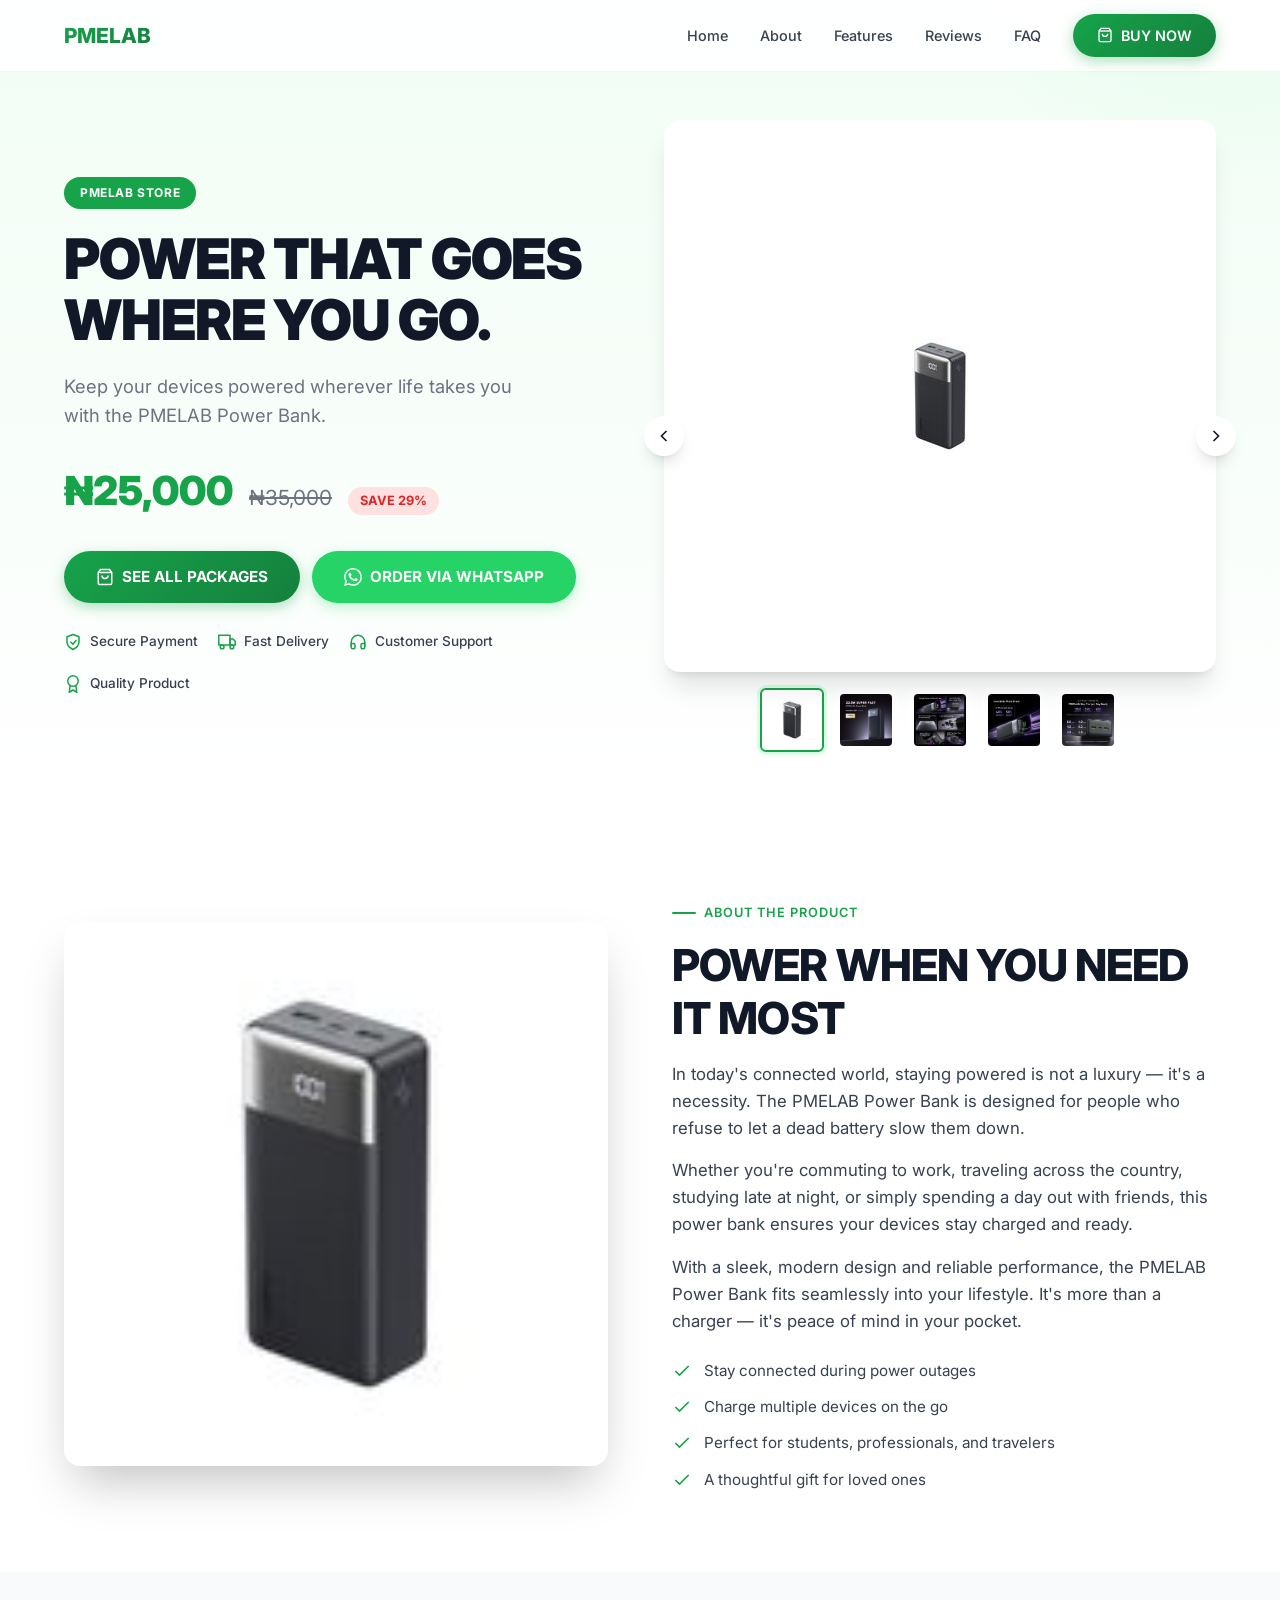
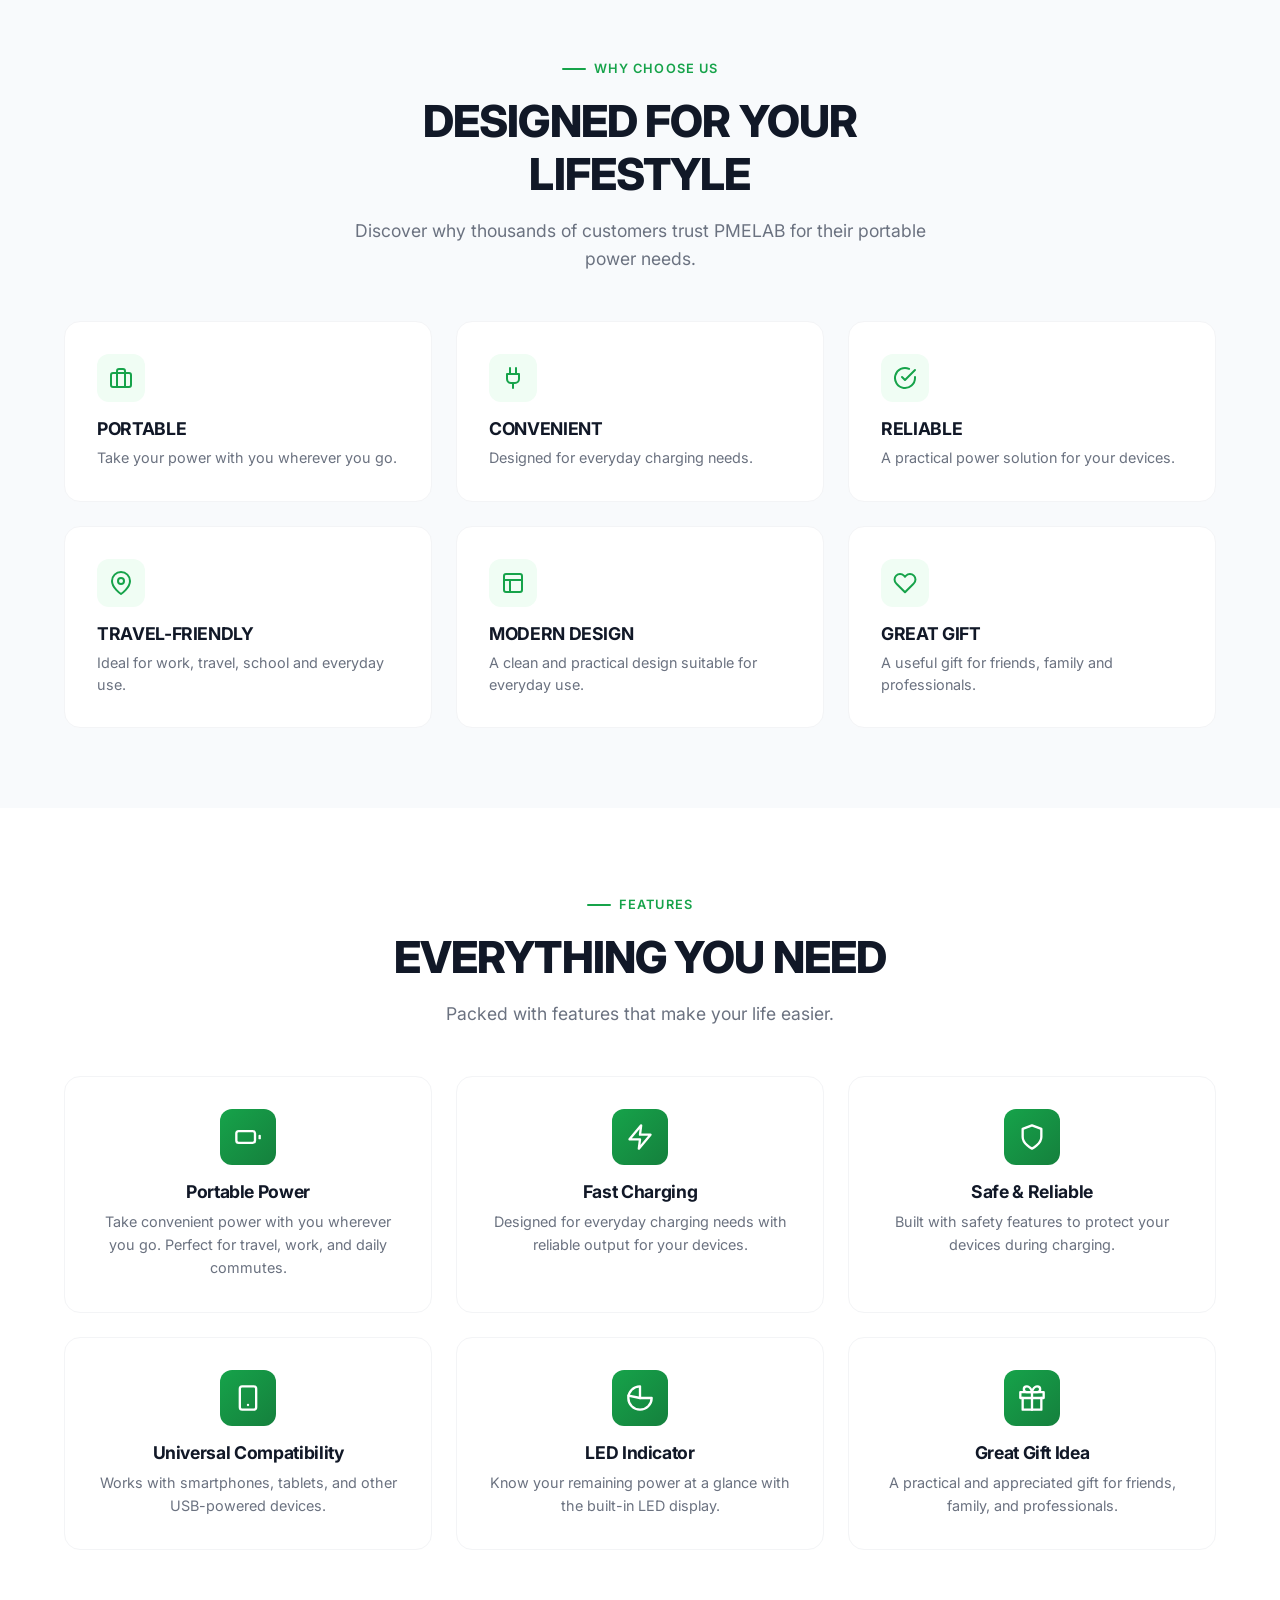
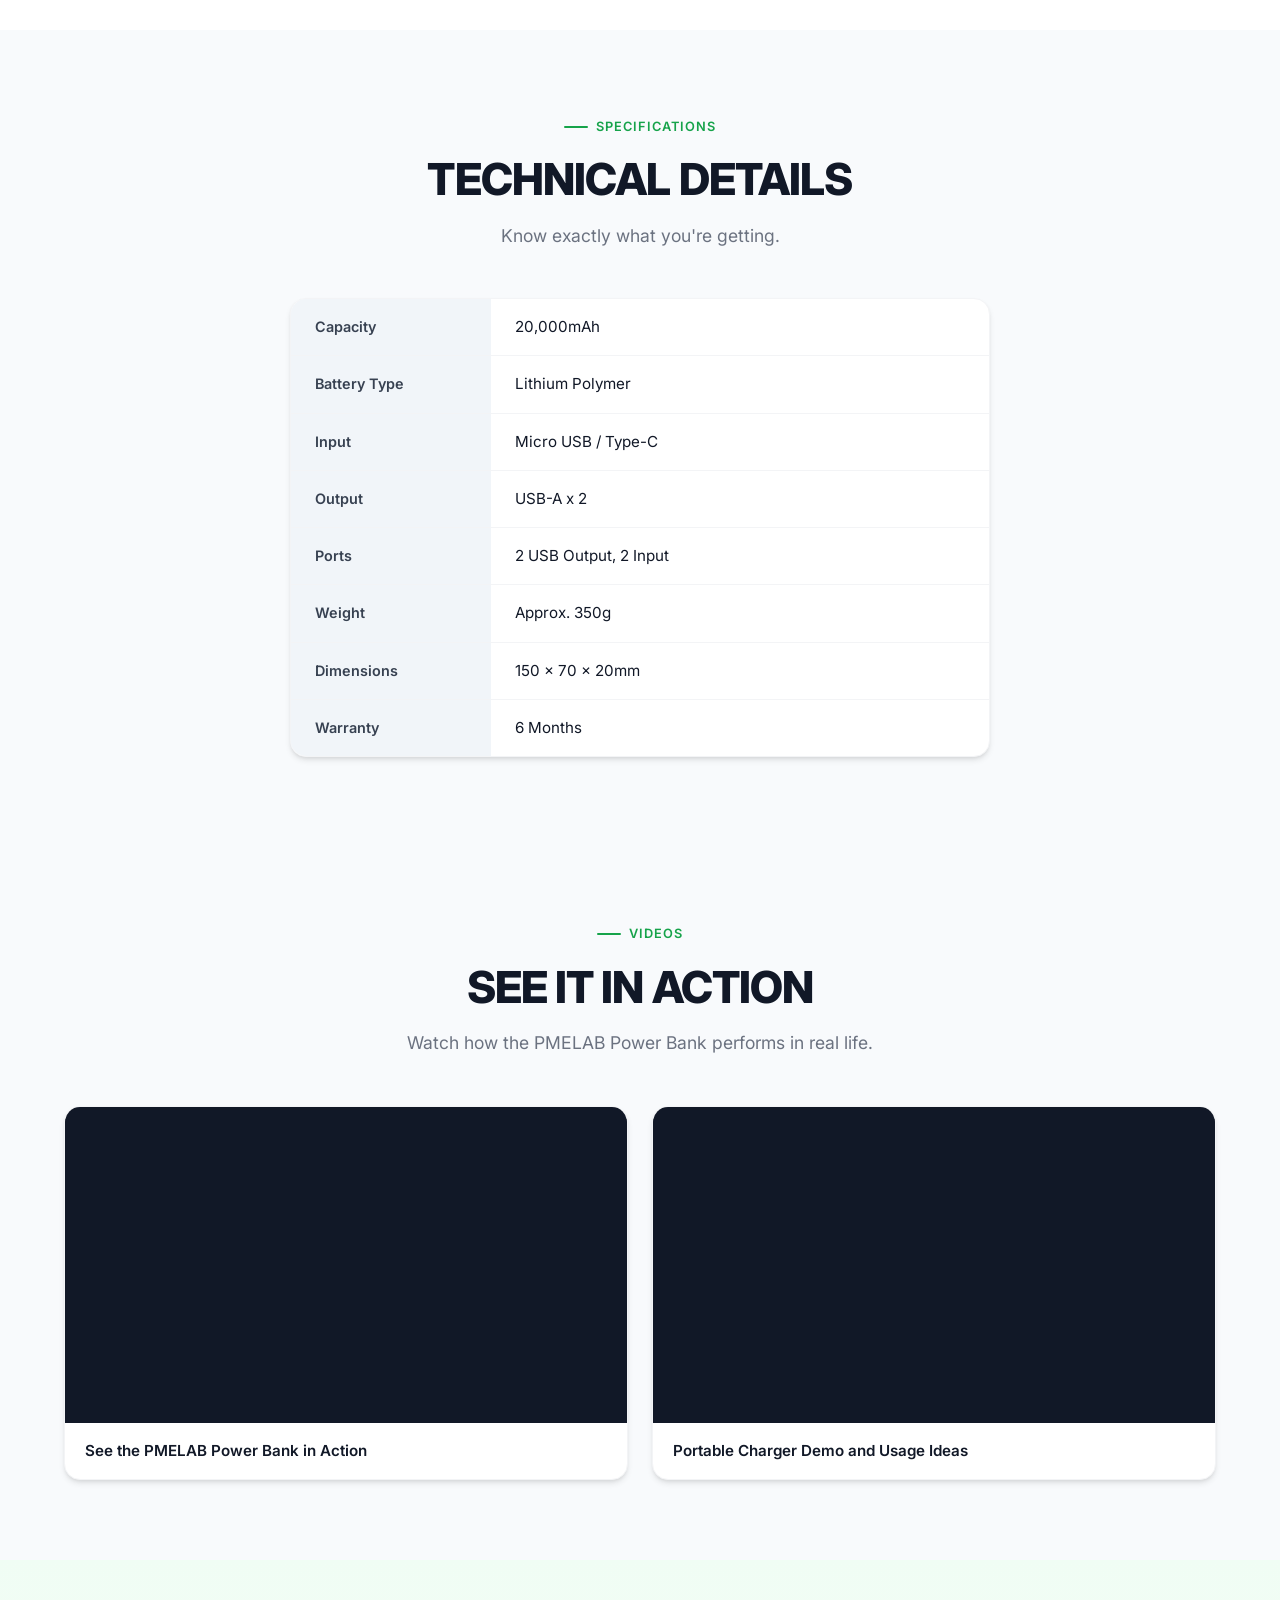
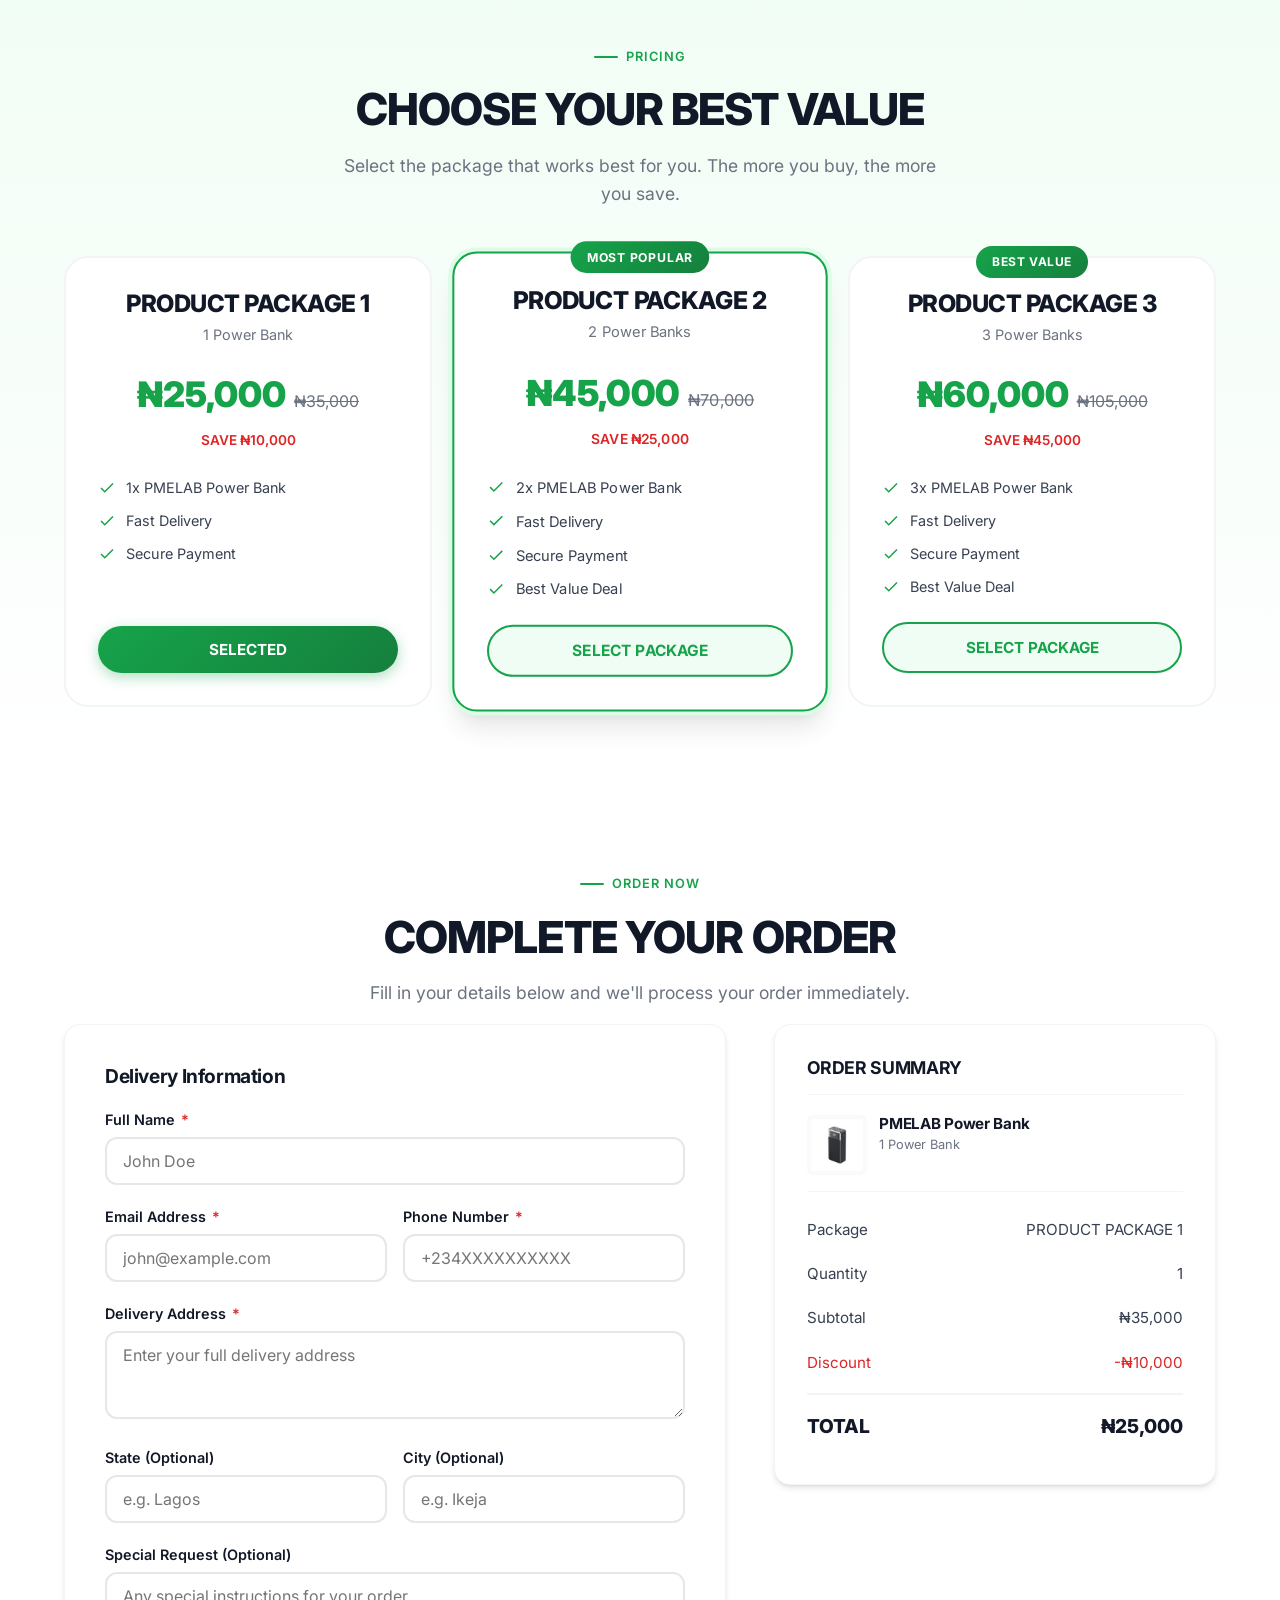
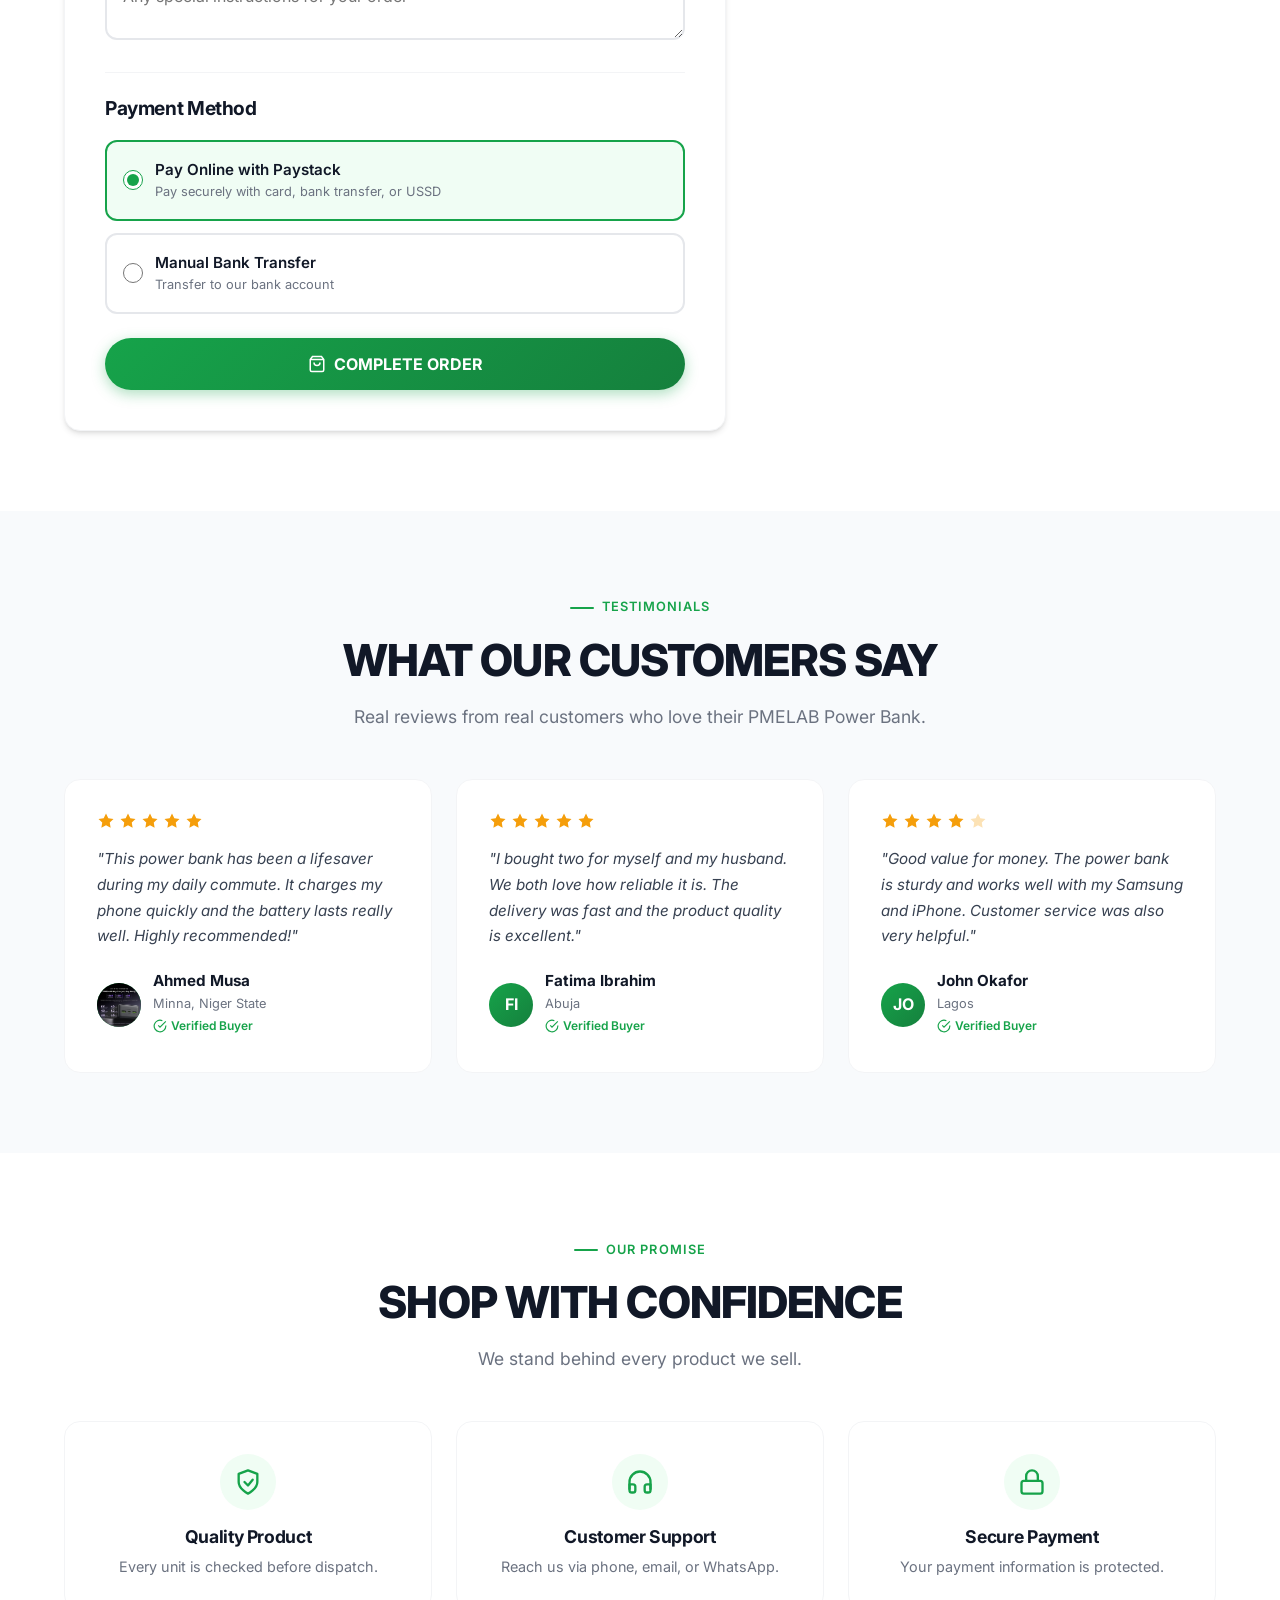
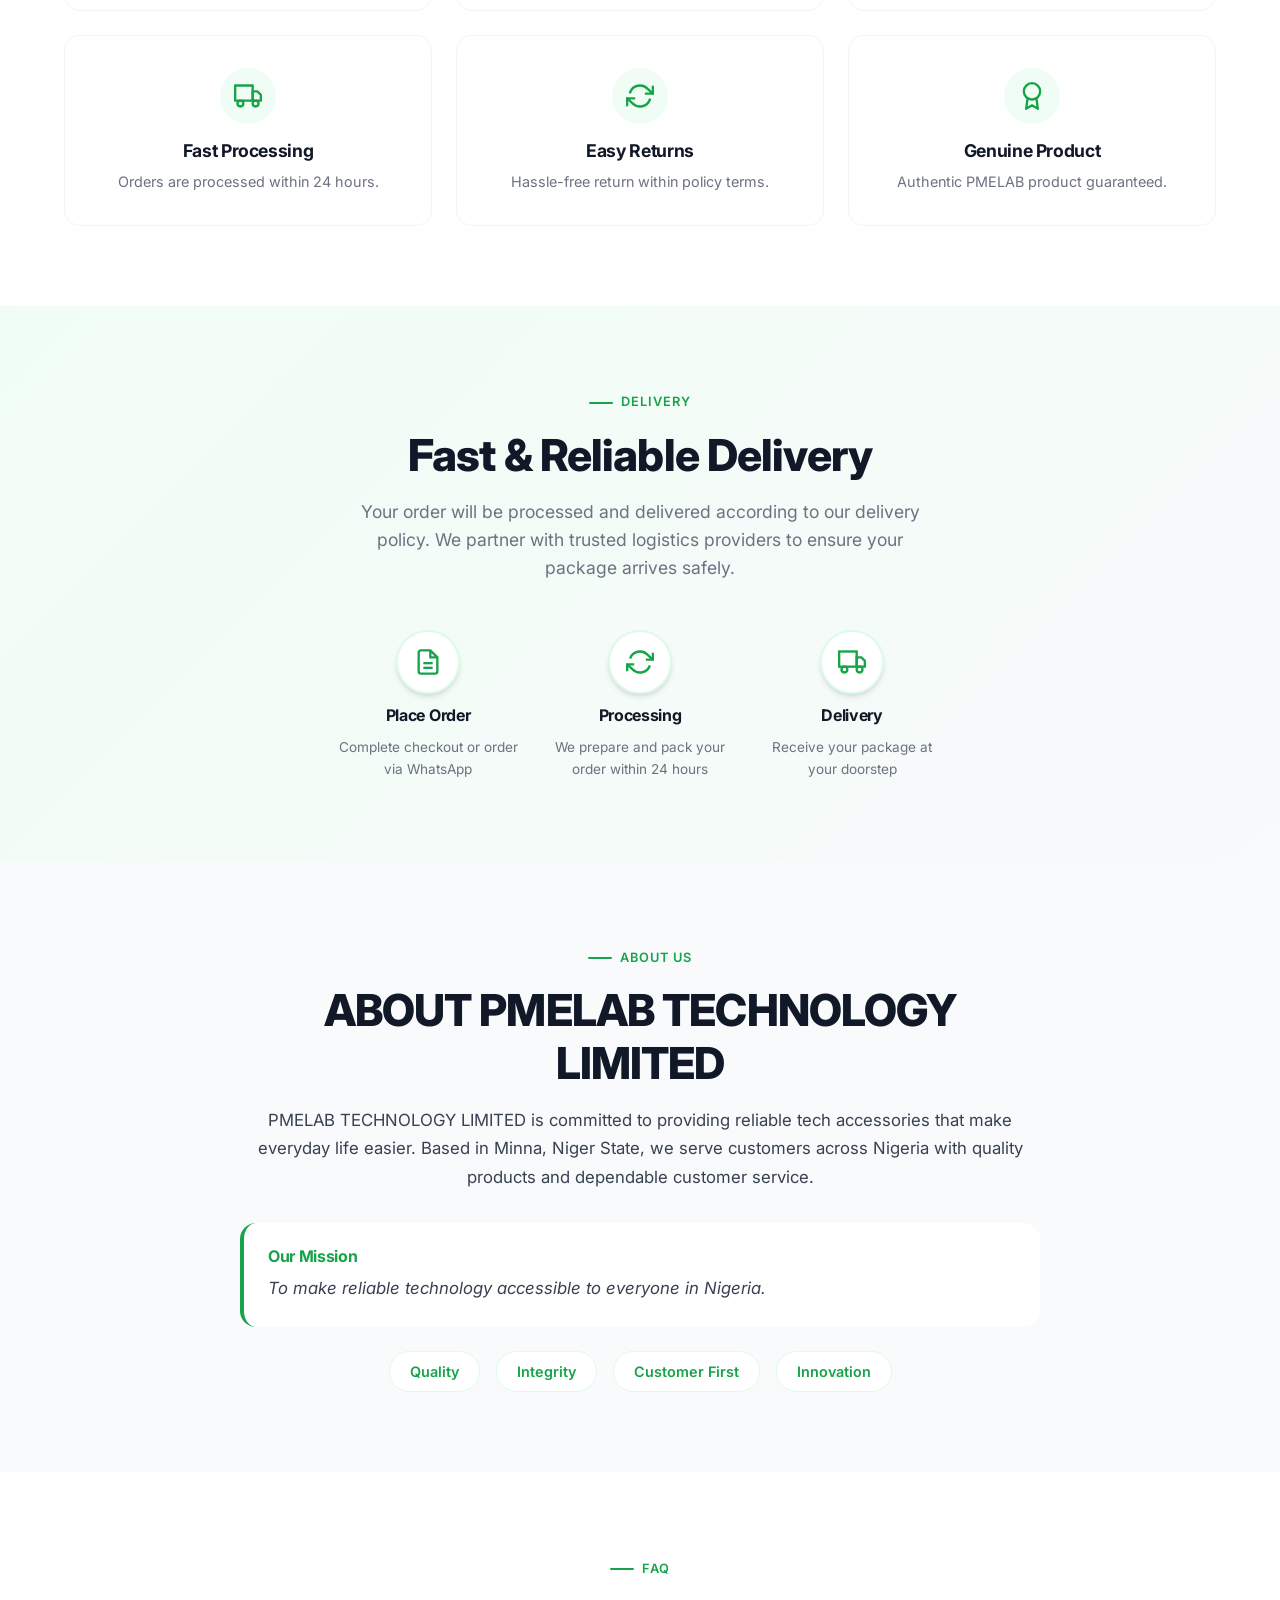
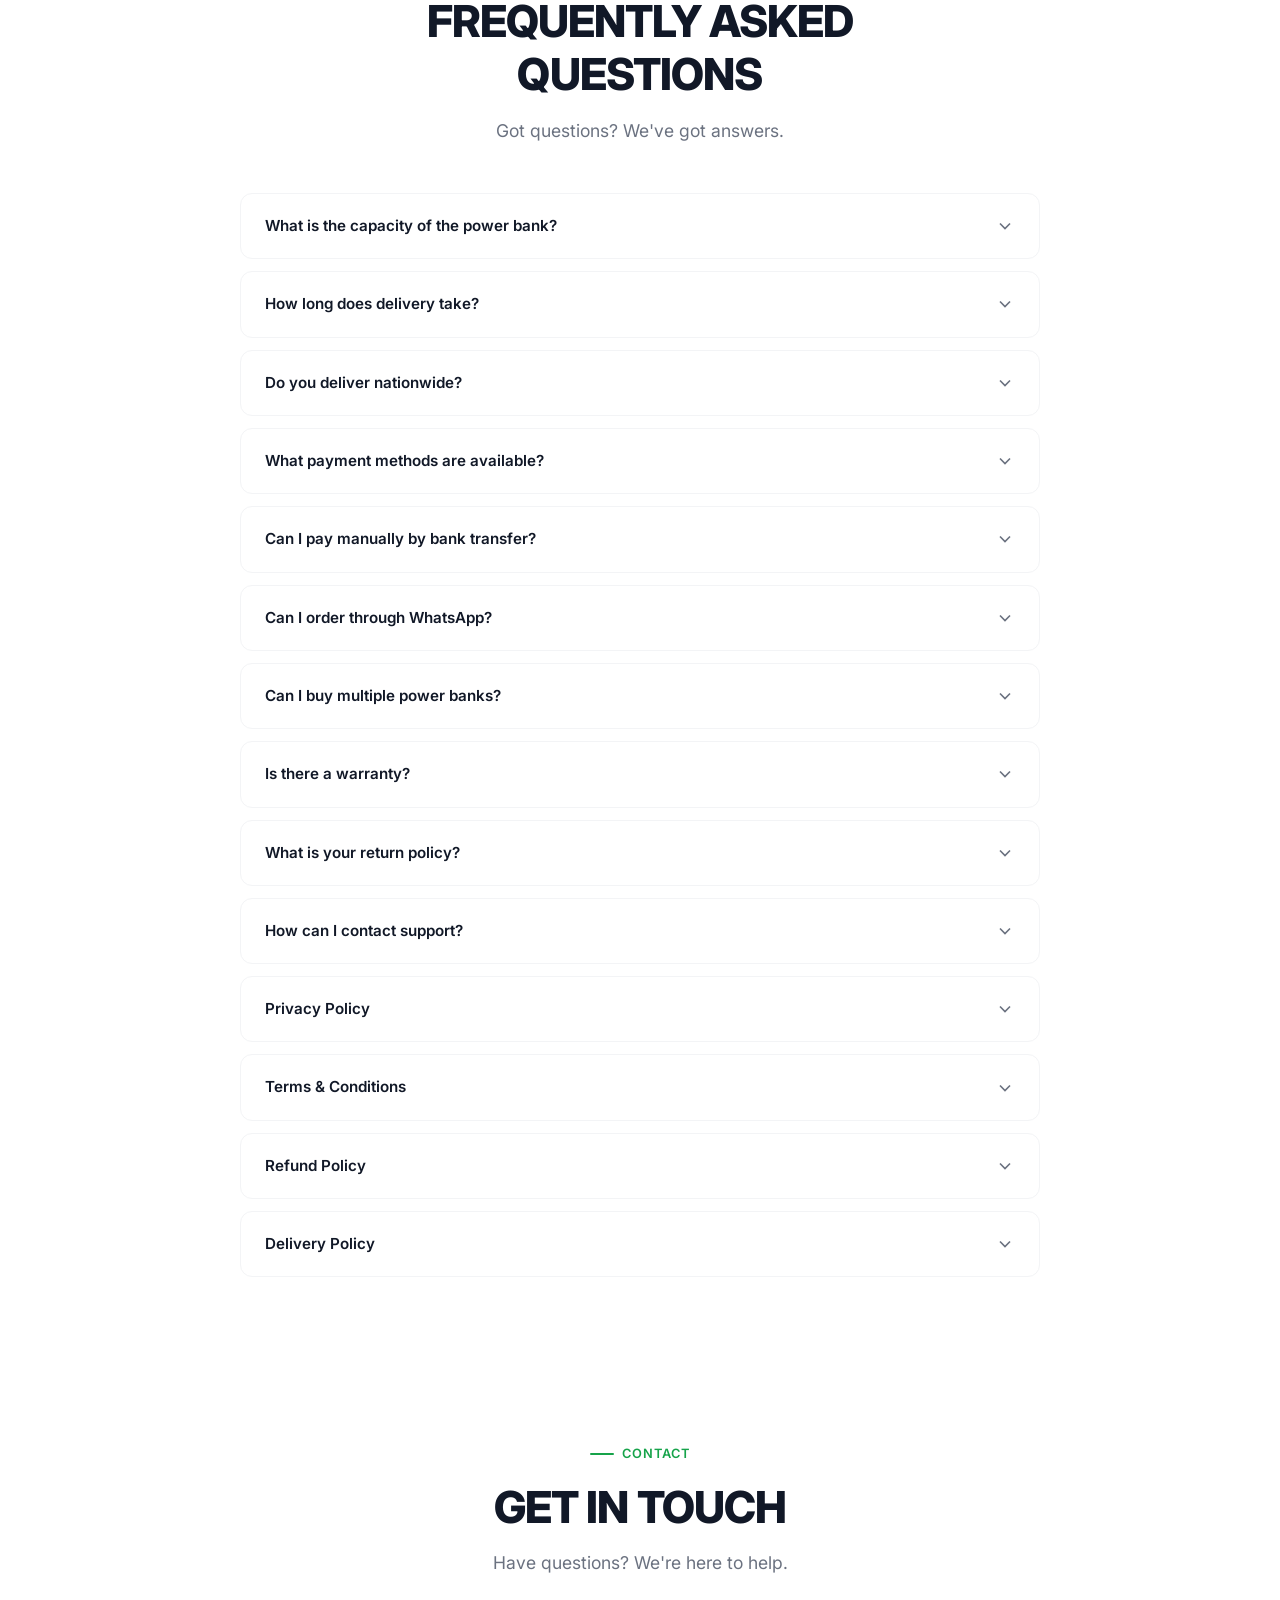
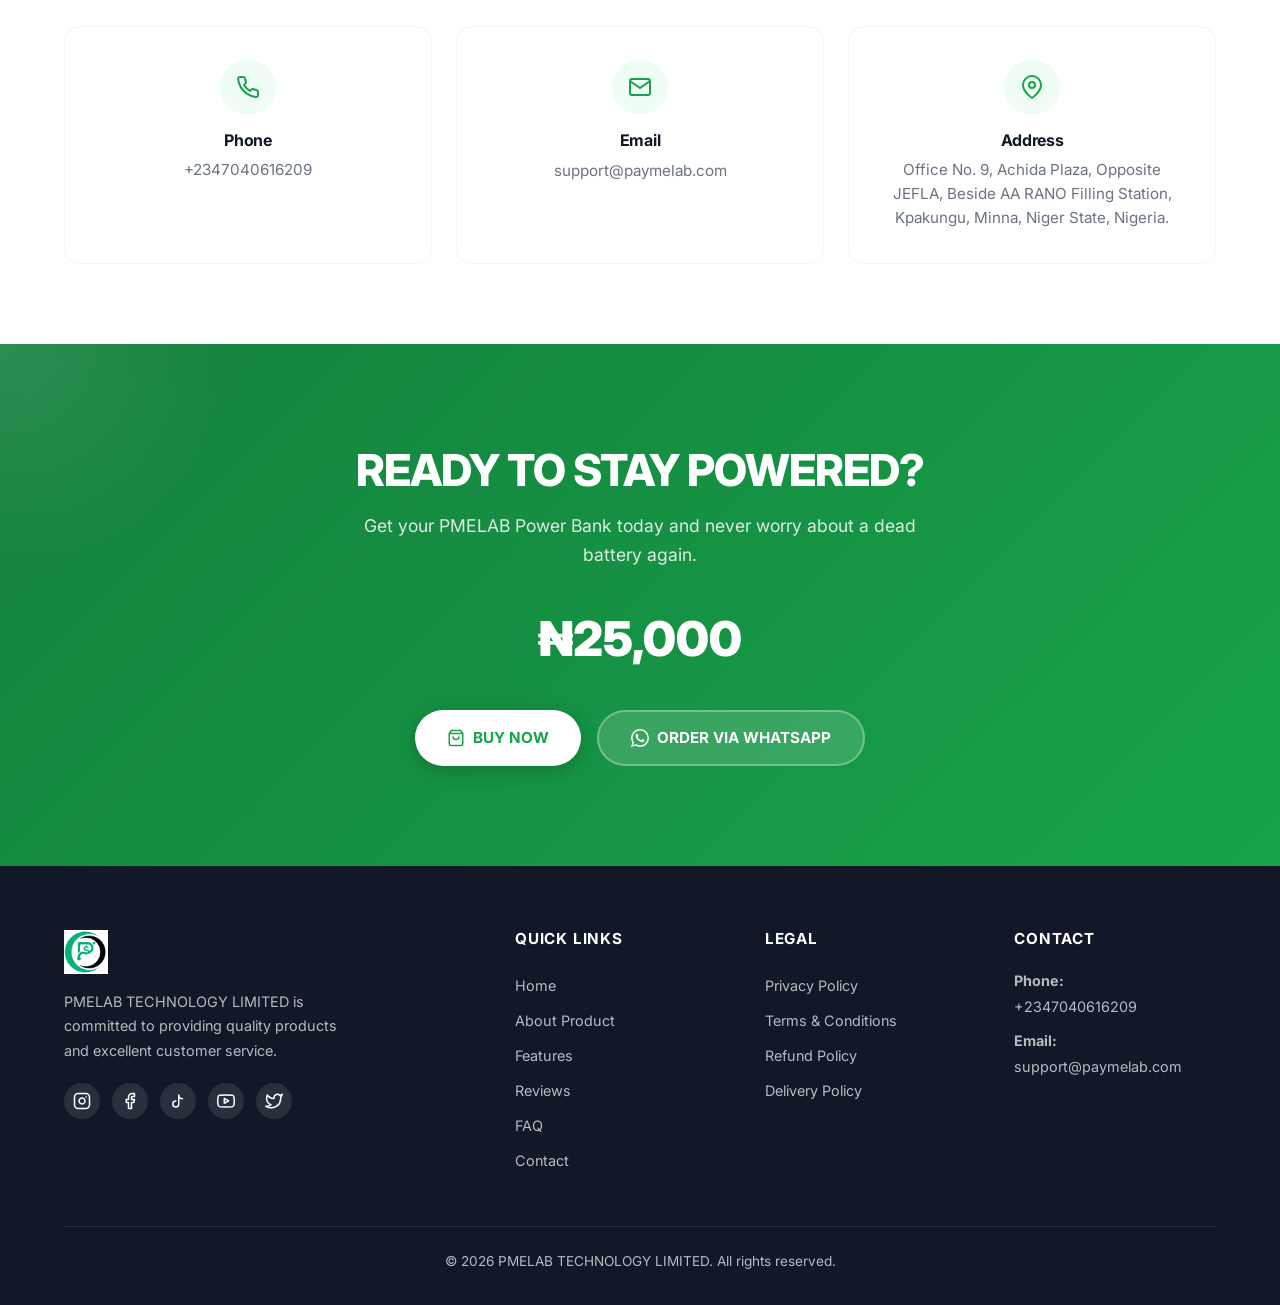
==== commit cc0fd898: "html caching added for storefront v24" ====
--- a/index.html
+++ b/index.html
@@ -6,6 +6,7 @@
     <meta http-equiv="X-UA-Compatible" content="IE=edge">
 
     <script src="js/site_selector.js"></script>
+    <script src="js/site_content.js"></script>
 
     <!-- SEO -->
     <title>PMELAB Power Bank | PMELAB TECHNOLOGY LIMITED</title>
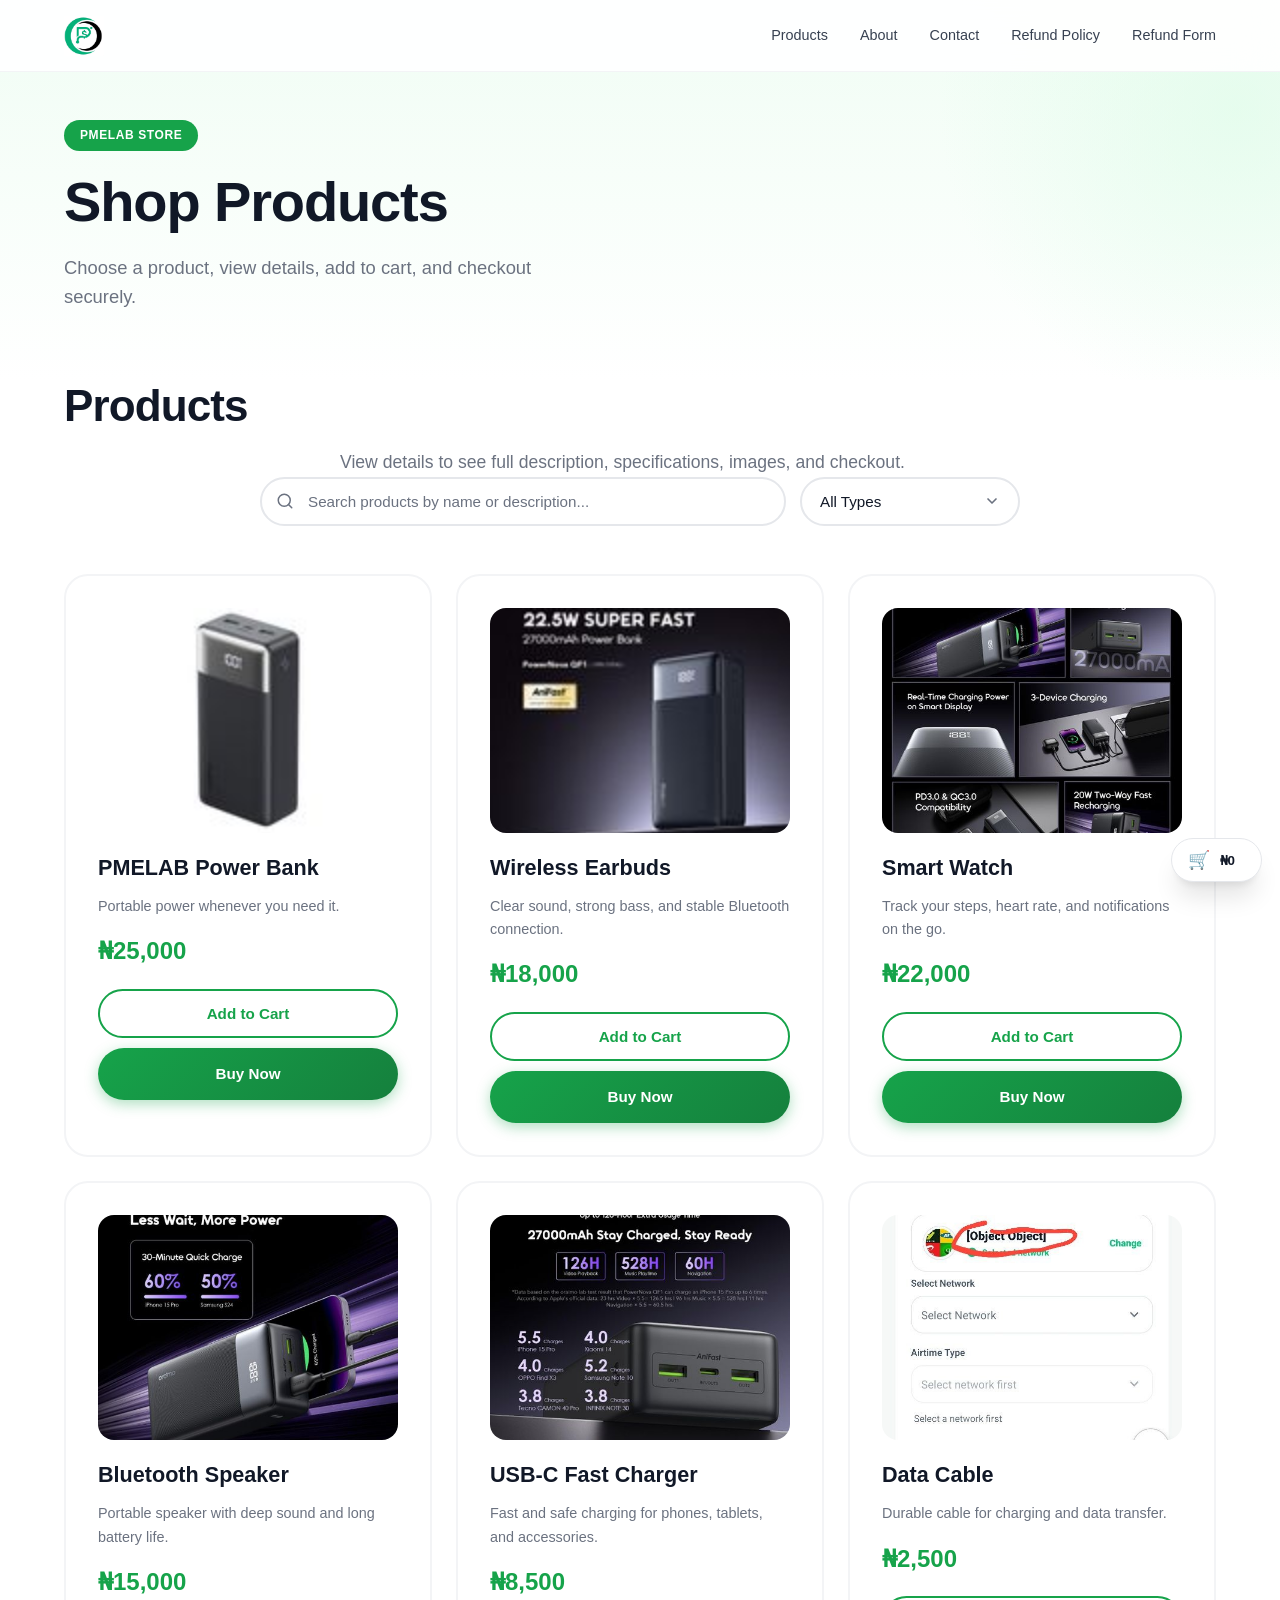
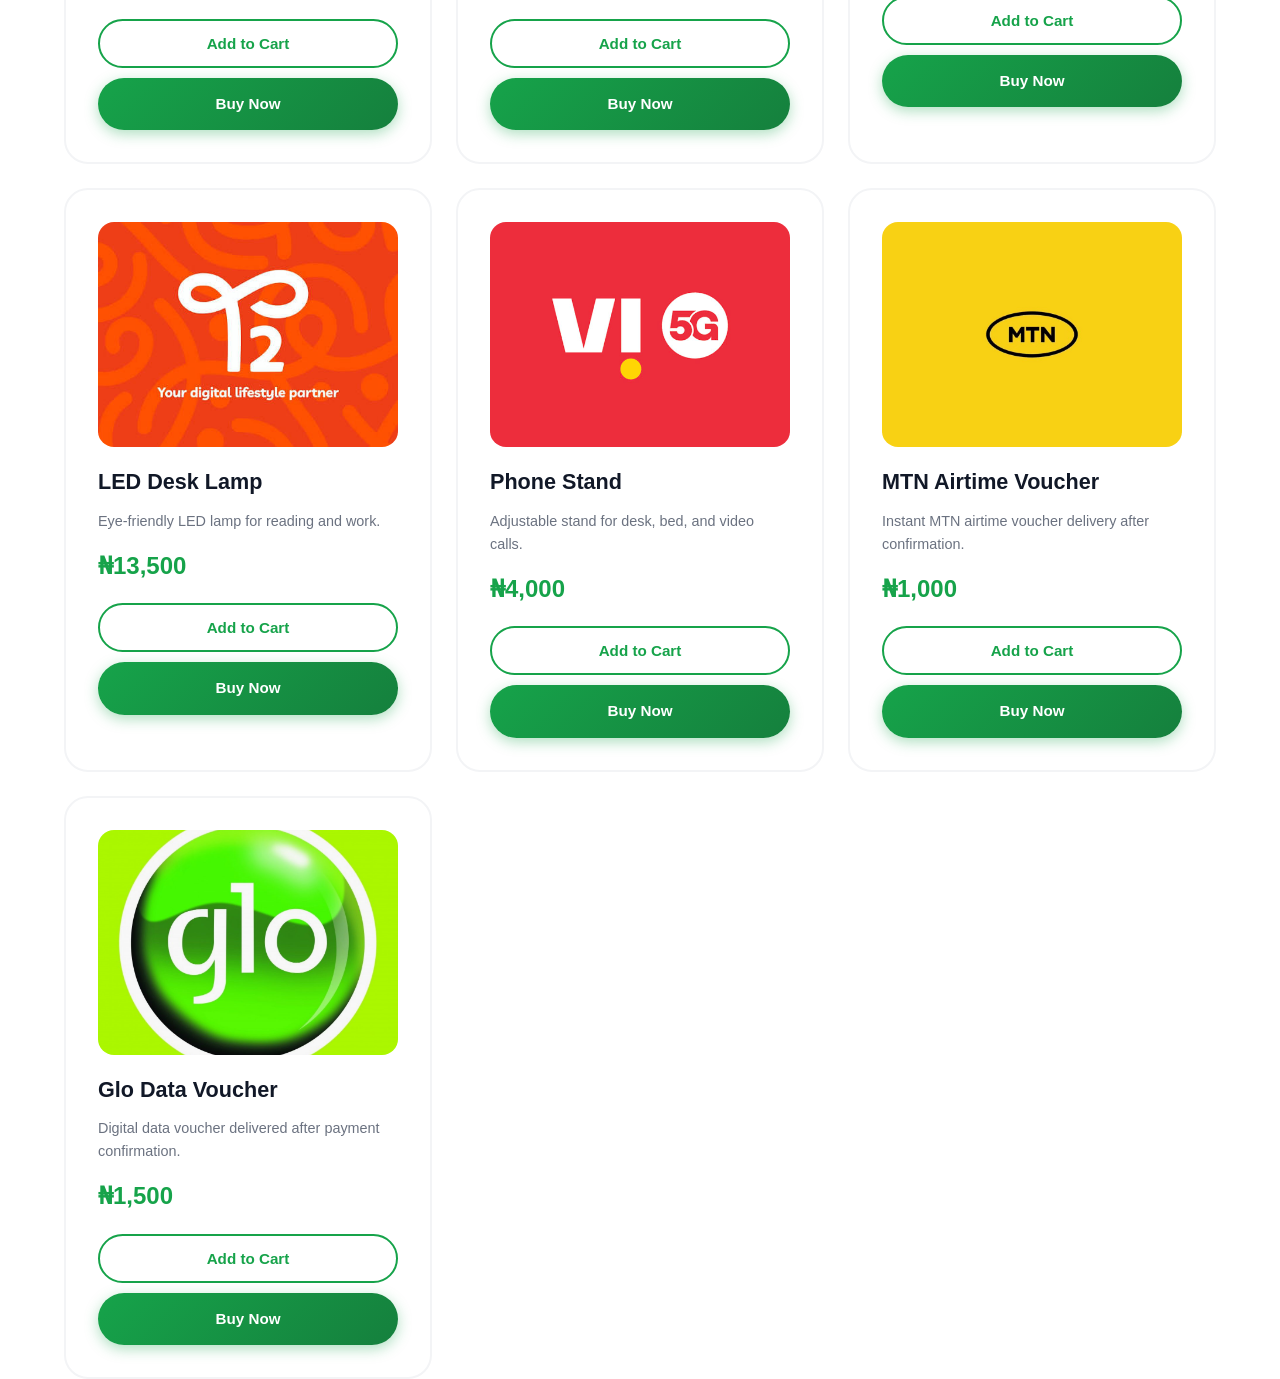
==== commit 8def2249: "html caching added for storefront v2489" ====
--- a/index.html
+++ b/index.html
@@ -6,7 +6,20 @@
     <meta http-equiv="X-UA-Compatible" content="IE=edge">
 
     <script src="js/site_selector.js"></script>
-    <script src="js/site_content.js"></script>
+    <script>
+        (function() {
+            try {
+                const value = typeof WEBSITE_TYPE_SELECT !== 'undefined' ? String(WEBSITE_TYPE_SELECT).trim().toLowerCase() : 'singleproduct';
+                if (value === 'multipleproducts') {
+                    window.location.replace('multiple.html');
+                    return;
+                }
+                if (value === 'affiliate') {
+                    window.location.replace('affiliate.html');
+                }
+            } catch (error) {}
+        })();
+    </script>
 
     <!-- SEO -->
     <title>PMELAB Power Bank | PMELAB TECHNOLOGY LIMITED</title>
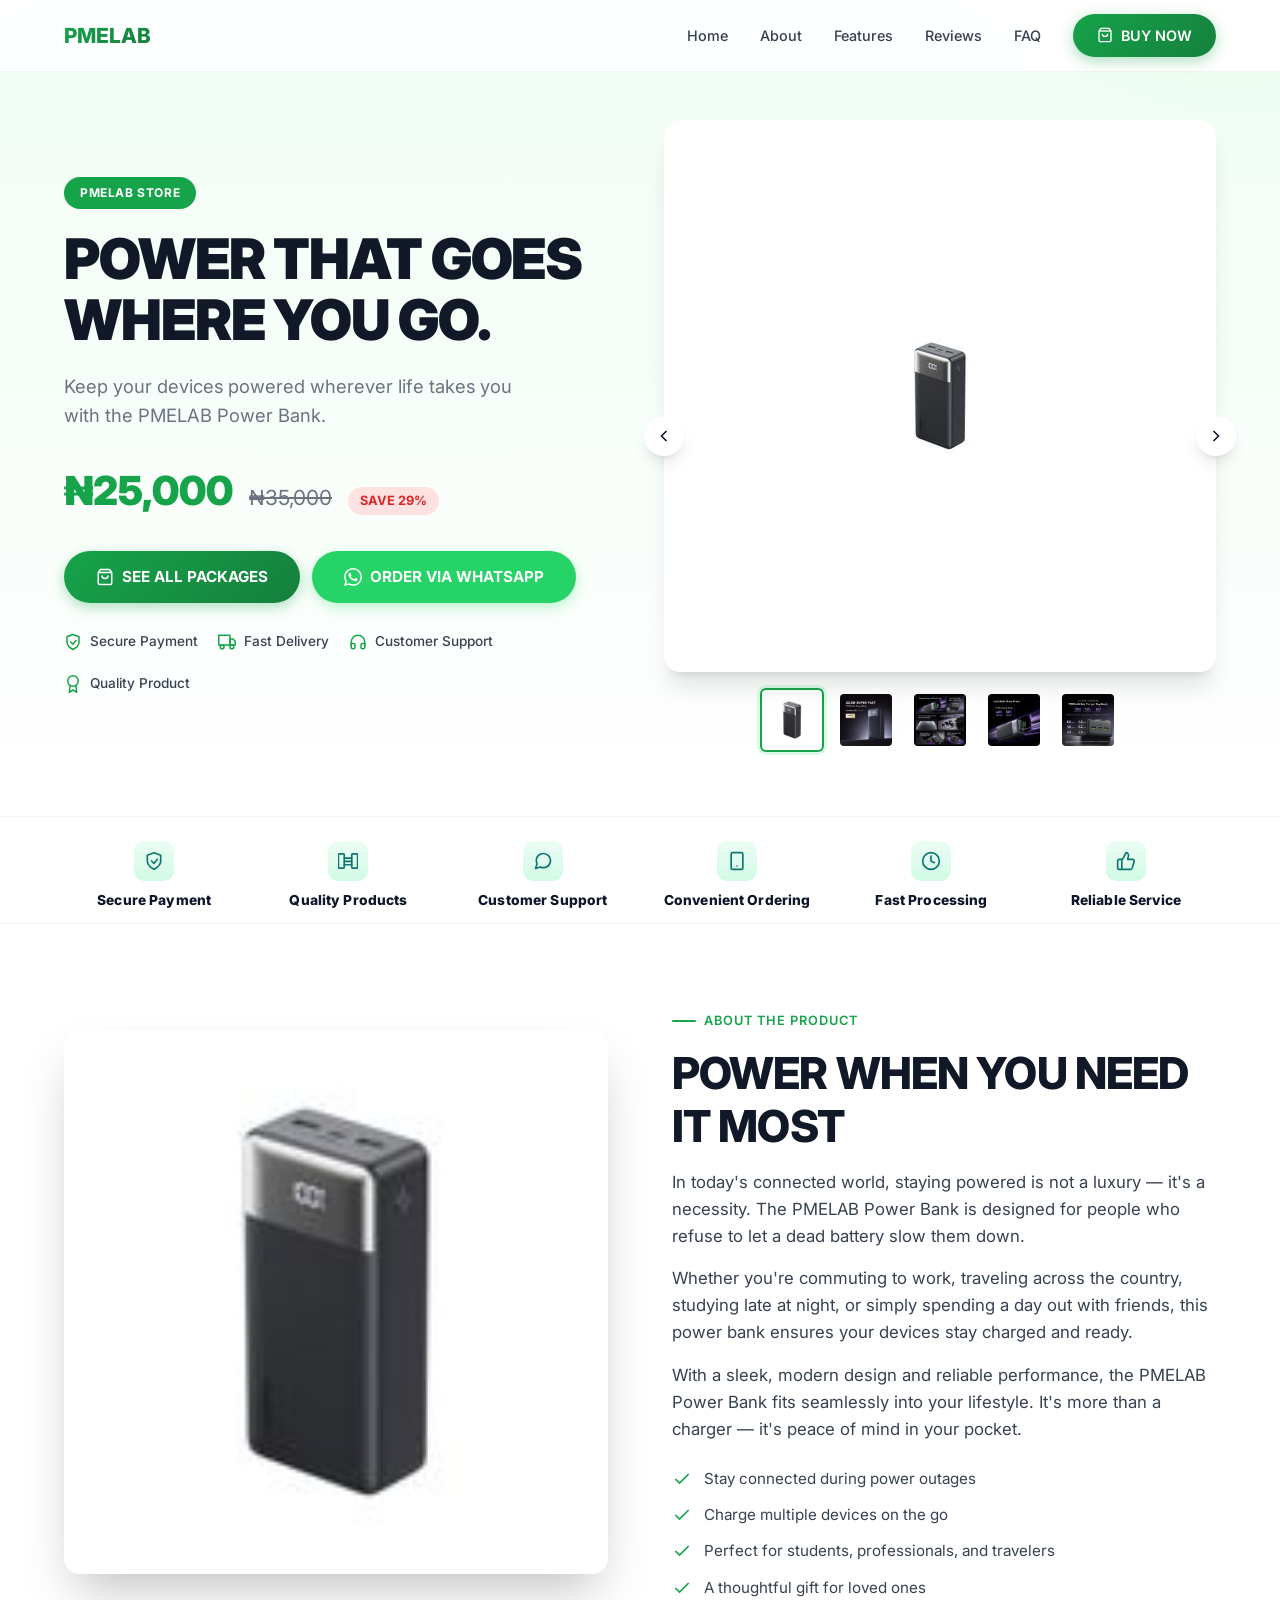
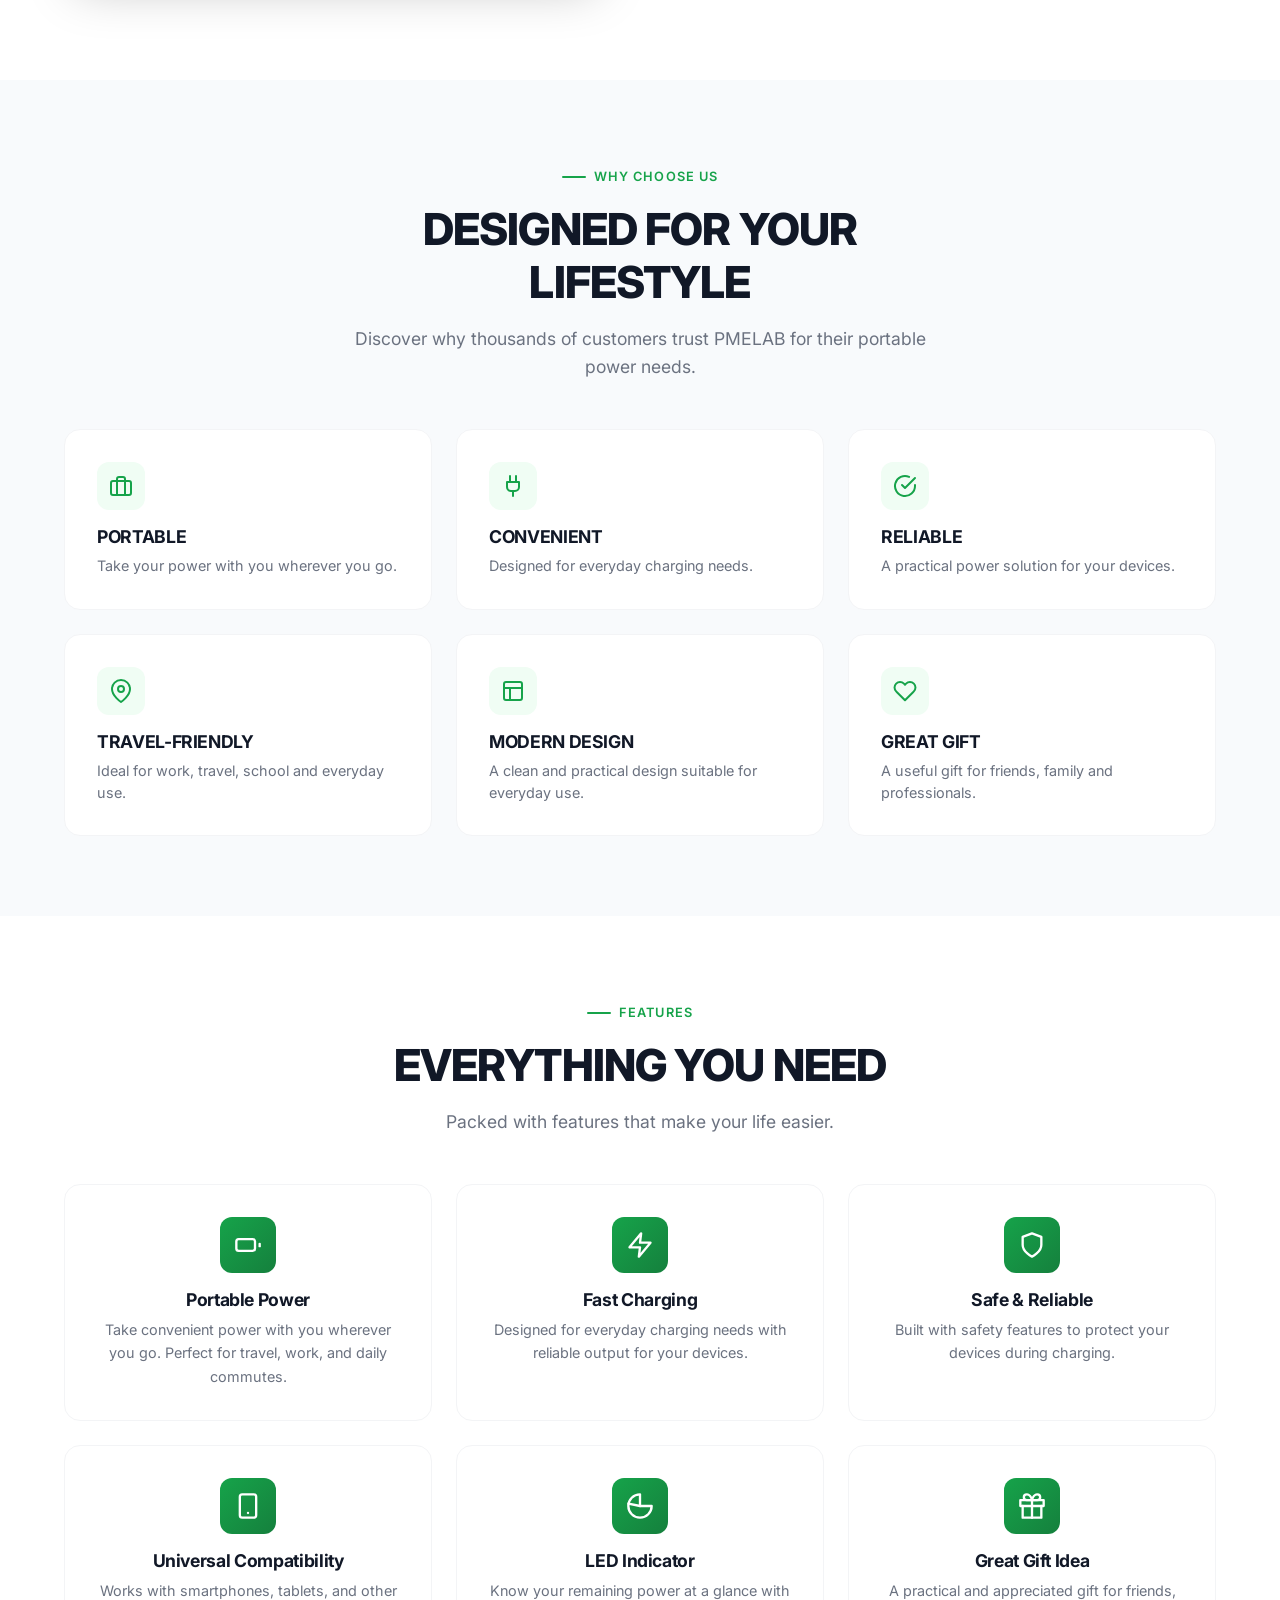
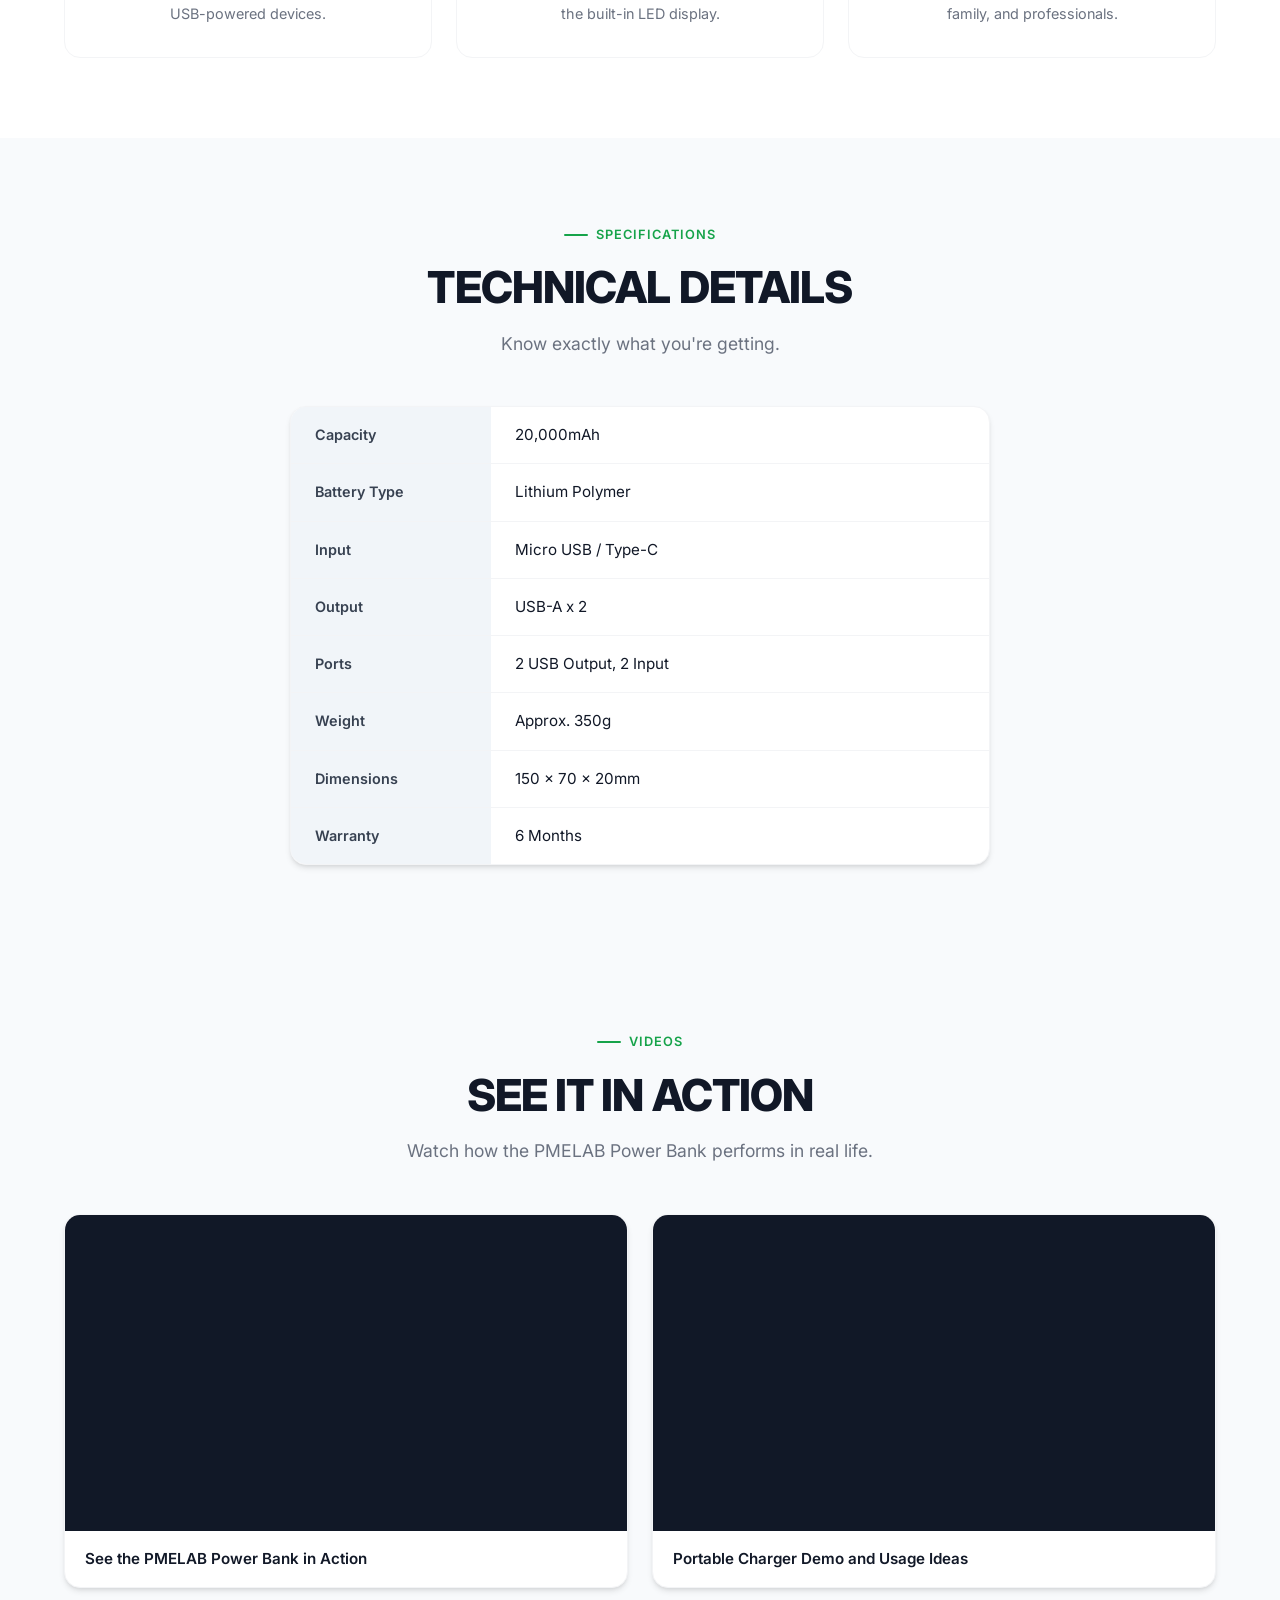
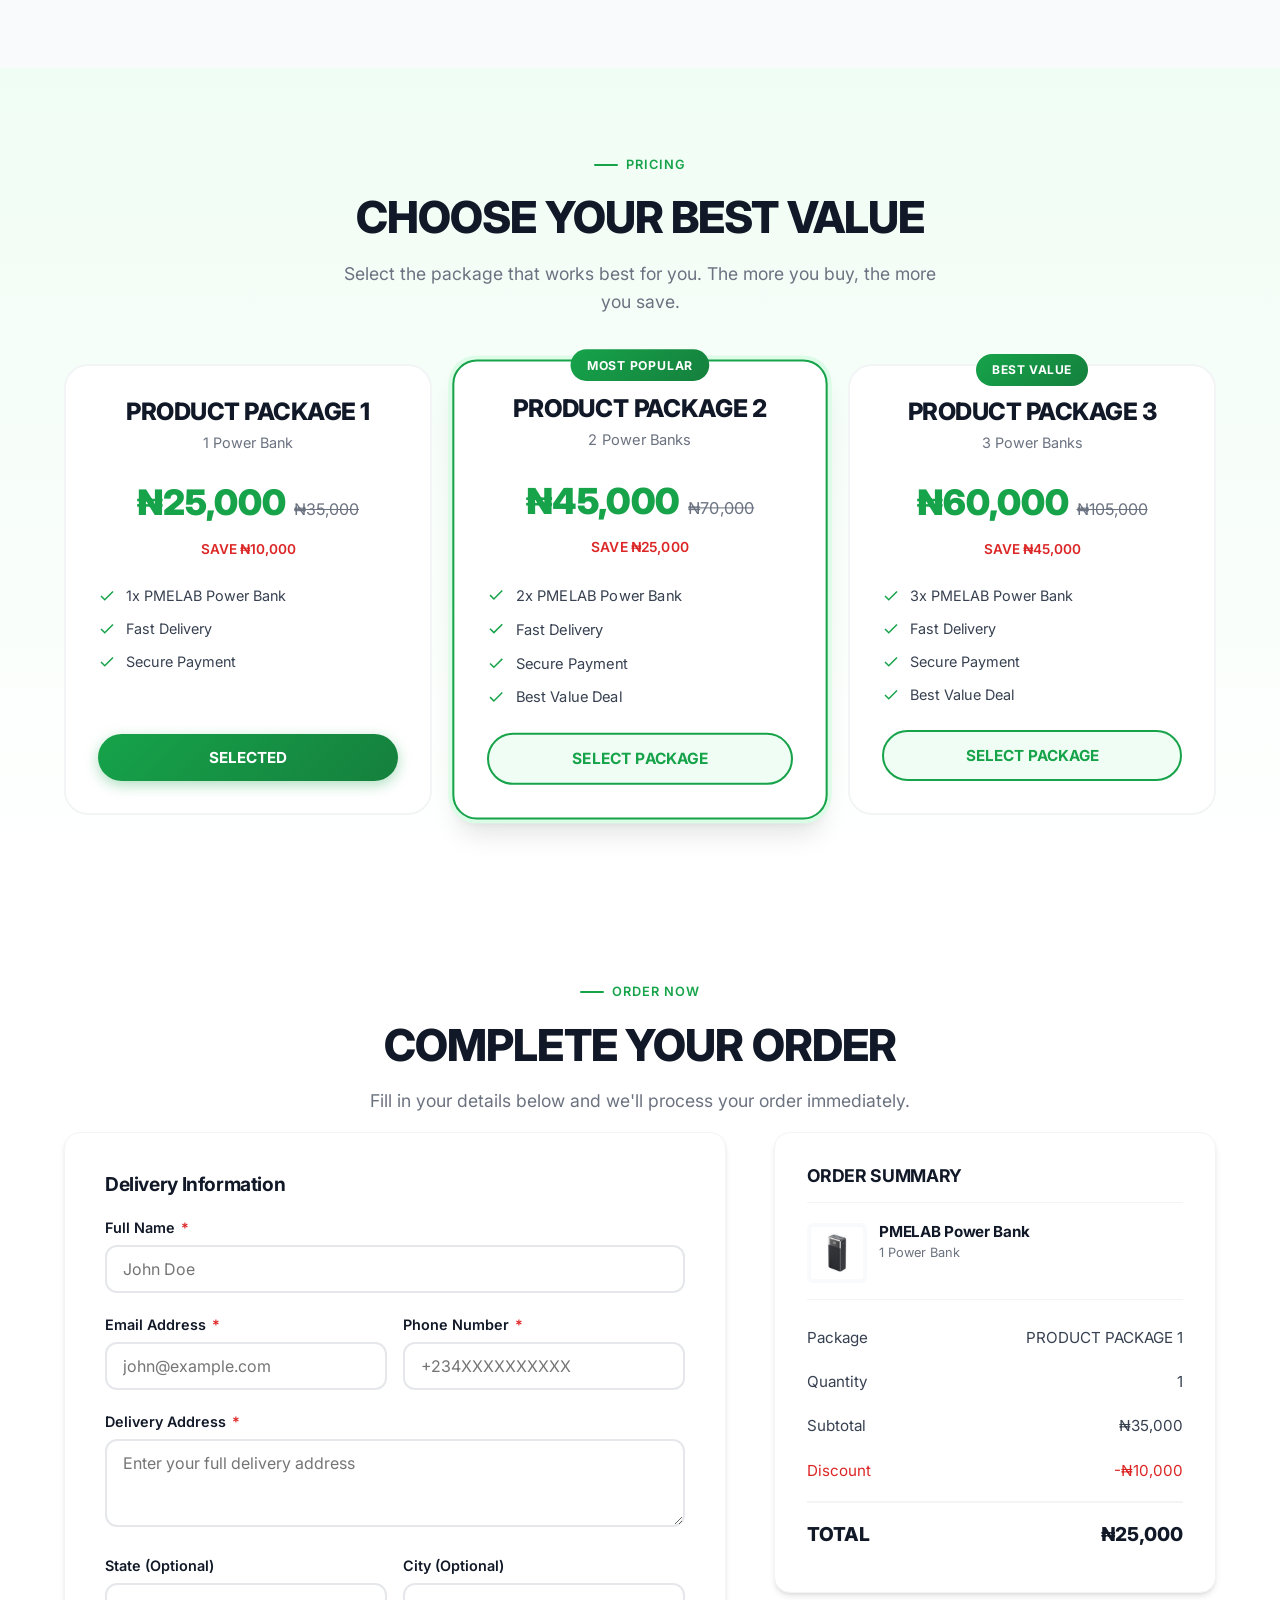
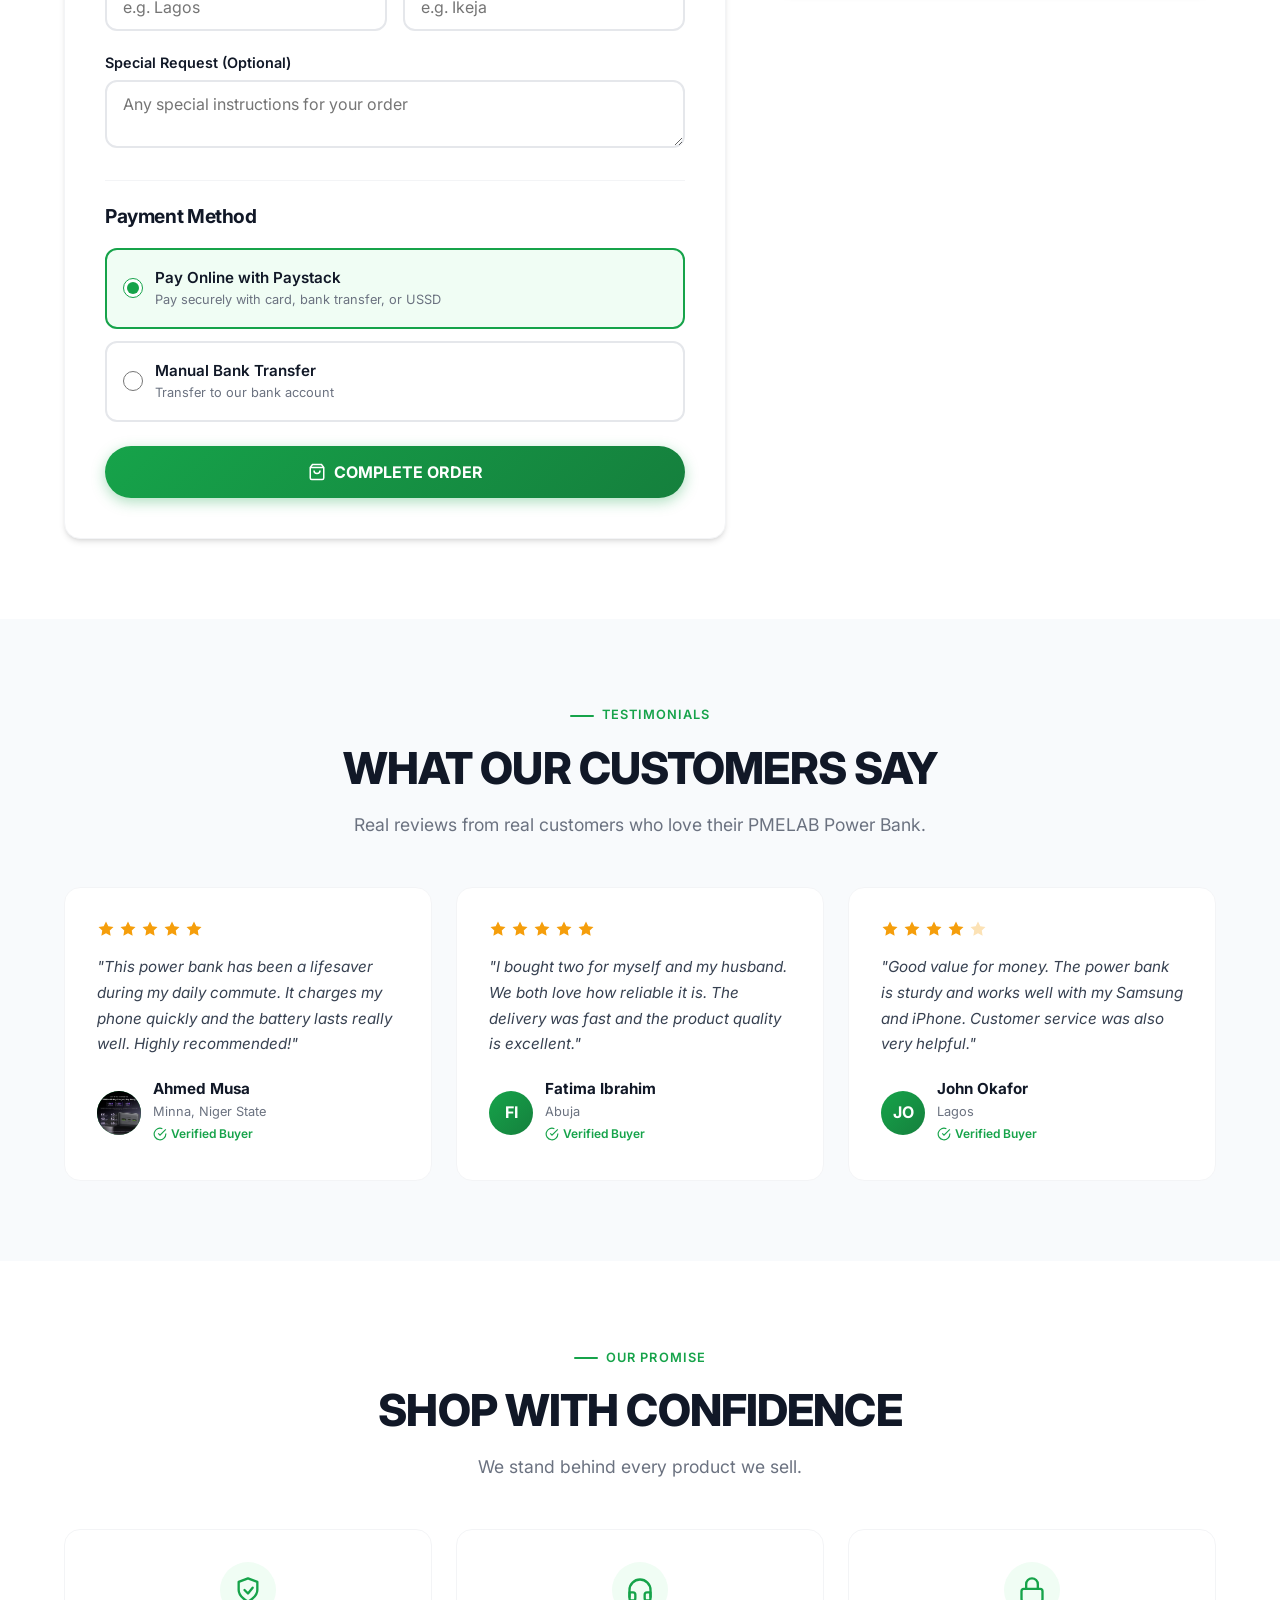
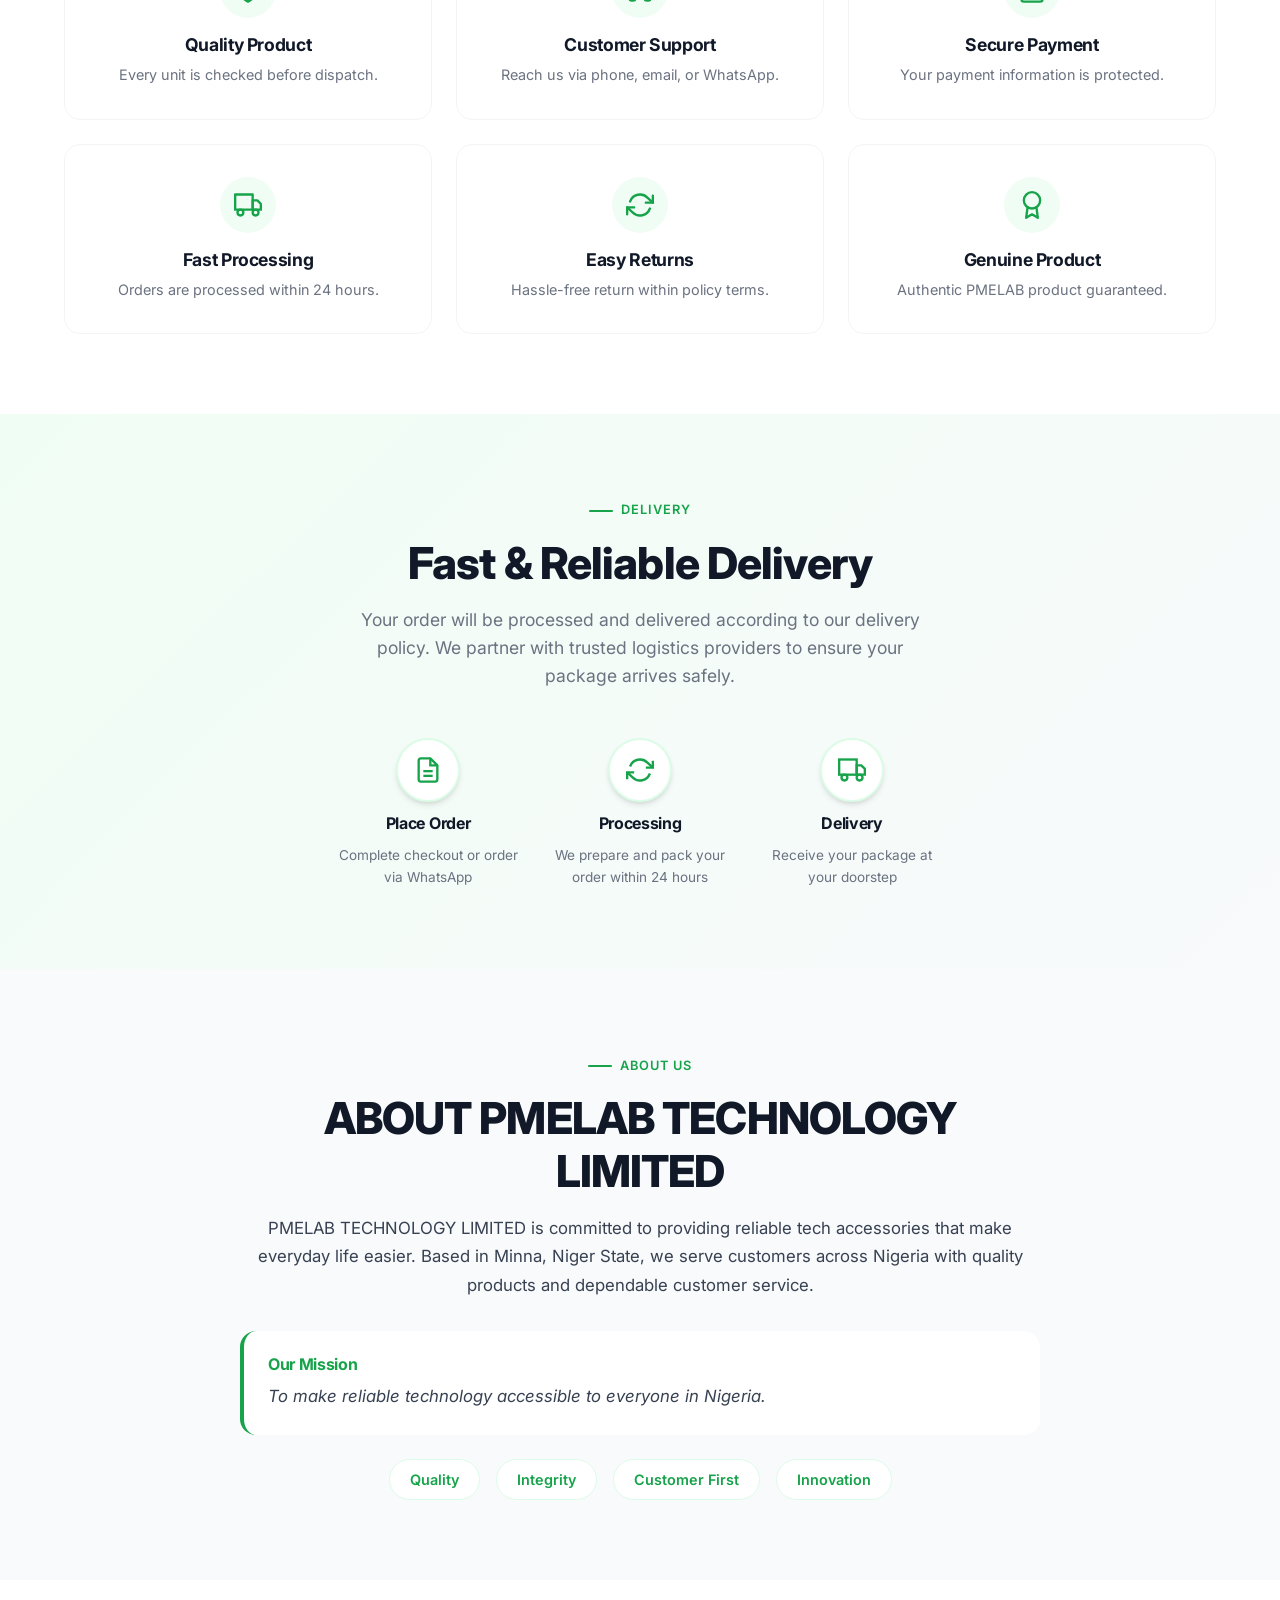
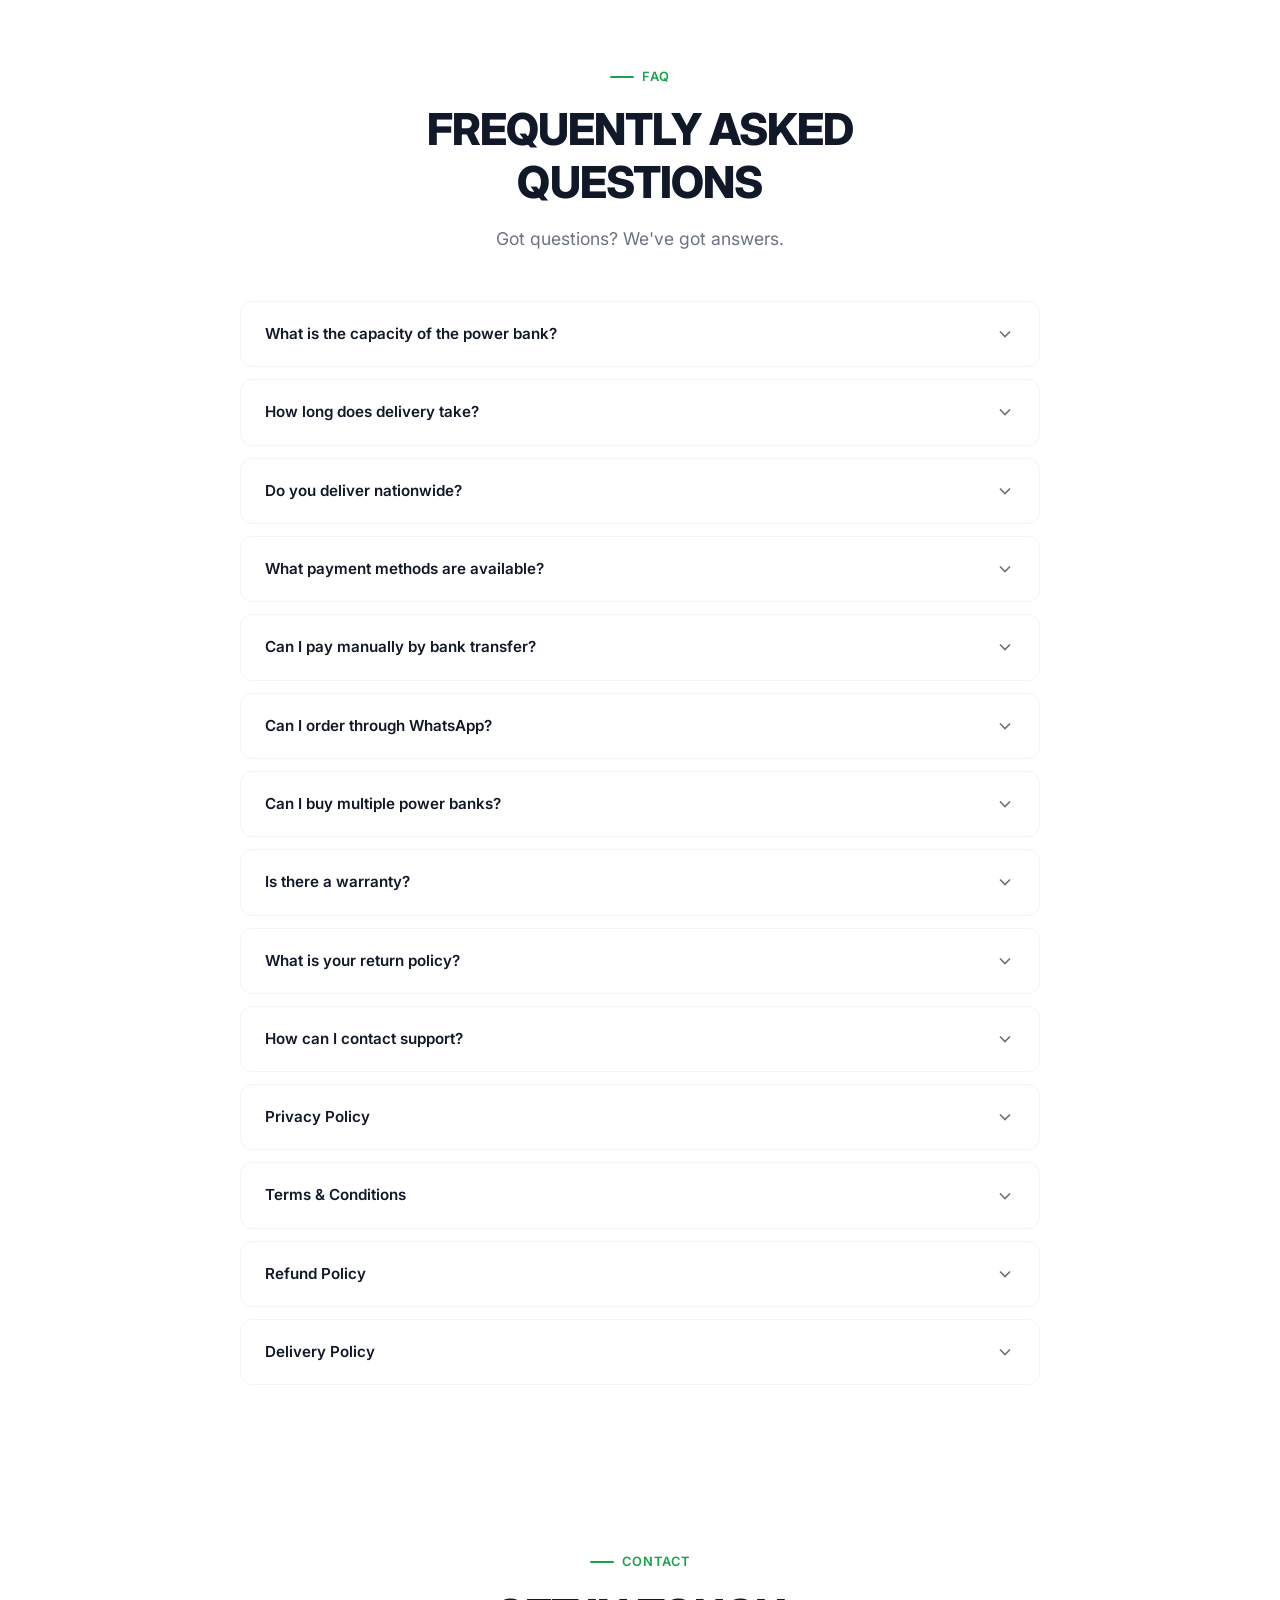
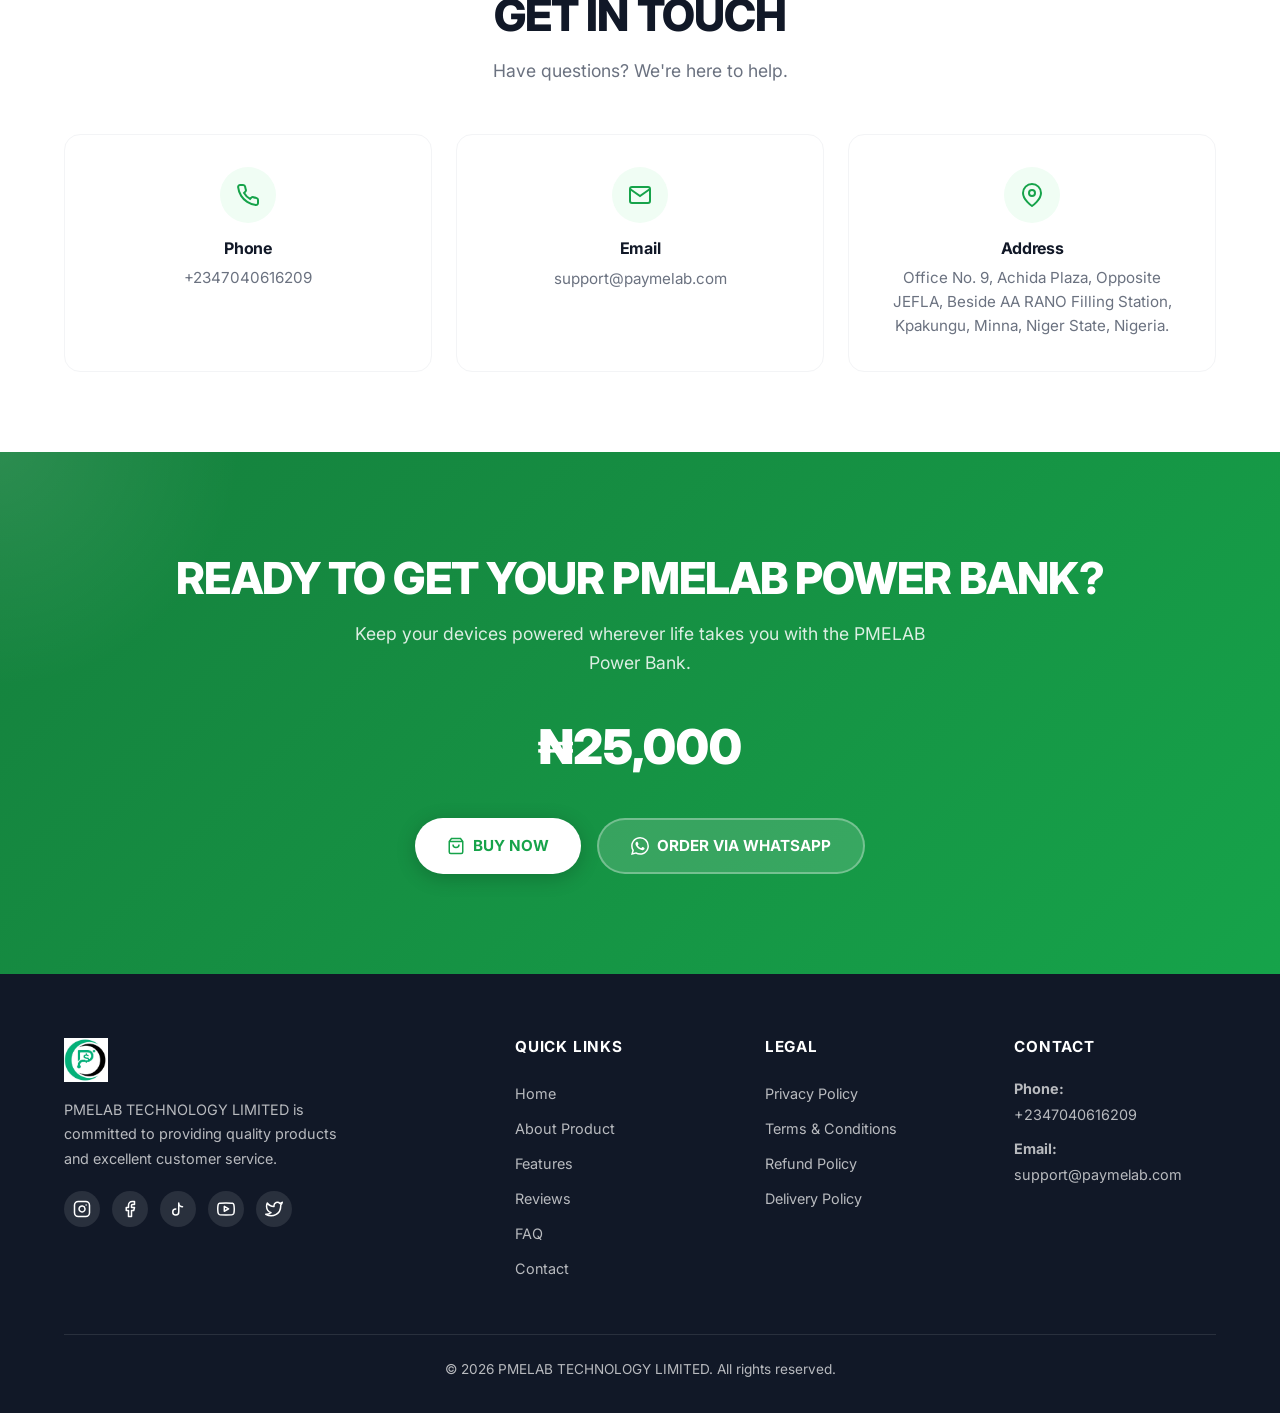
==== commit 31273807: "html caching added for storefront v2489" ====
--- a/index.html
+++ b/index.html
@@ -190,6 +190,13 @@
         </div>
     </section>
 
+    <!-- TRUST BADGES STRIP -->
+    <section class="trust-badges" style="padding: 24px 0 12px 0; background: #fff; border-top: 1px solid #f0f6f5; border-bottom: 1px solid #f0f6f5;">
+        <div class="container">
+            <div class="trust-badges-grid" style="display:grid; grid-template-columns: repeat(auto-fit, minmax(160px, 1fr)); gap: 14px;"></div>
+        </div>
+    </section>
+
     <!-- ABOUT PRODUCT -->
     <section class="about-product" id="about">
         <div class="container">
@@ -347,8 +354,8 @@
                     <h3 style="font-size: 1.2rem; margin-bottom: 20px;">Payment Method</h3>
 
                     <div class="payment-methods">
-                        <div class="payment-method selected" data-payment="paystack">
-                            <input type="radio" name="payment" value="paystack" checked>
+                        <div class="payment-method" data-payment="paystack">
+                            <input type="radio" name="payment" value="paystack">
                             <div>
                                 <div class="payment-method-label">Pay Online with Paystack</div>
                                 <div class="payment-method-desc">Pay securely with card, bank transfer, or USSD</div>
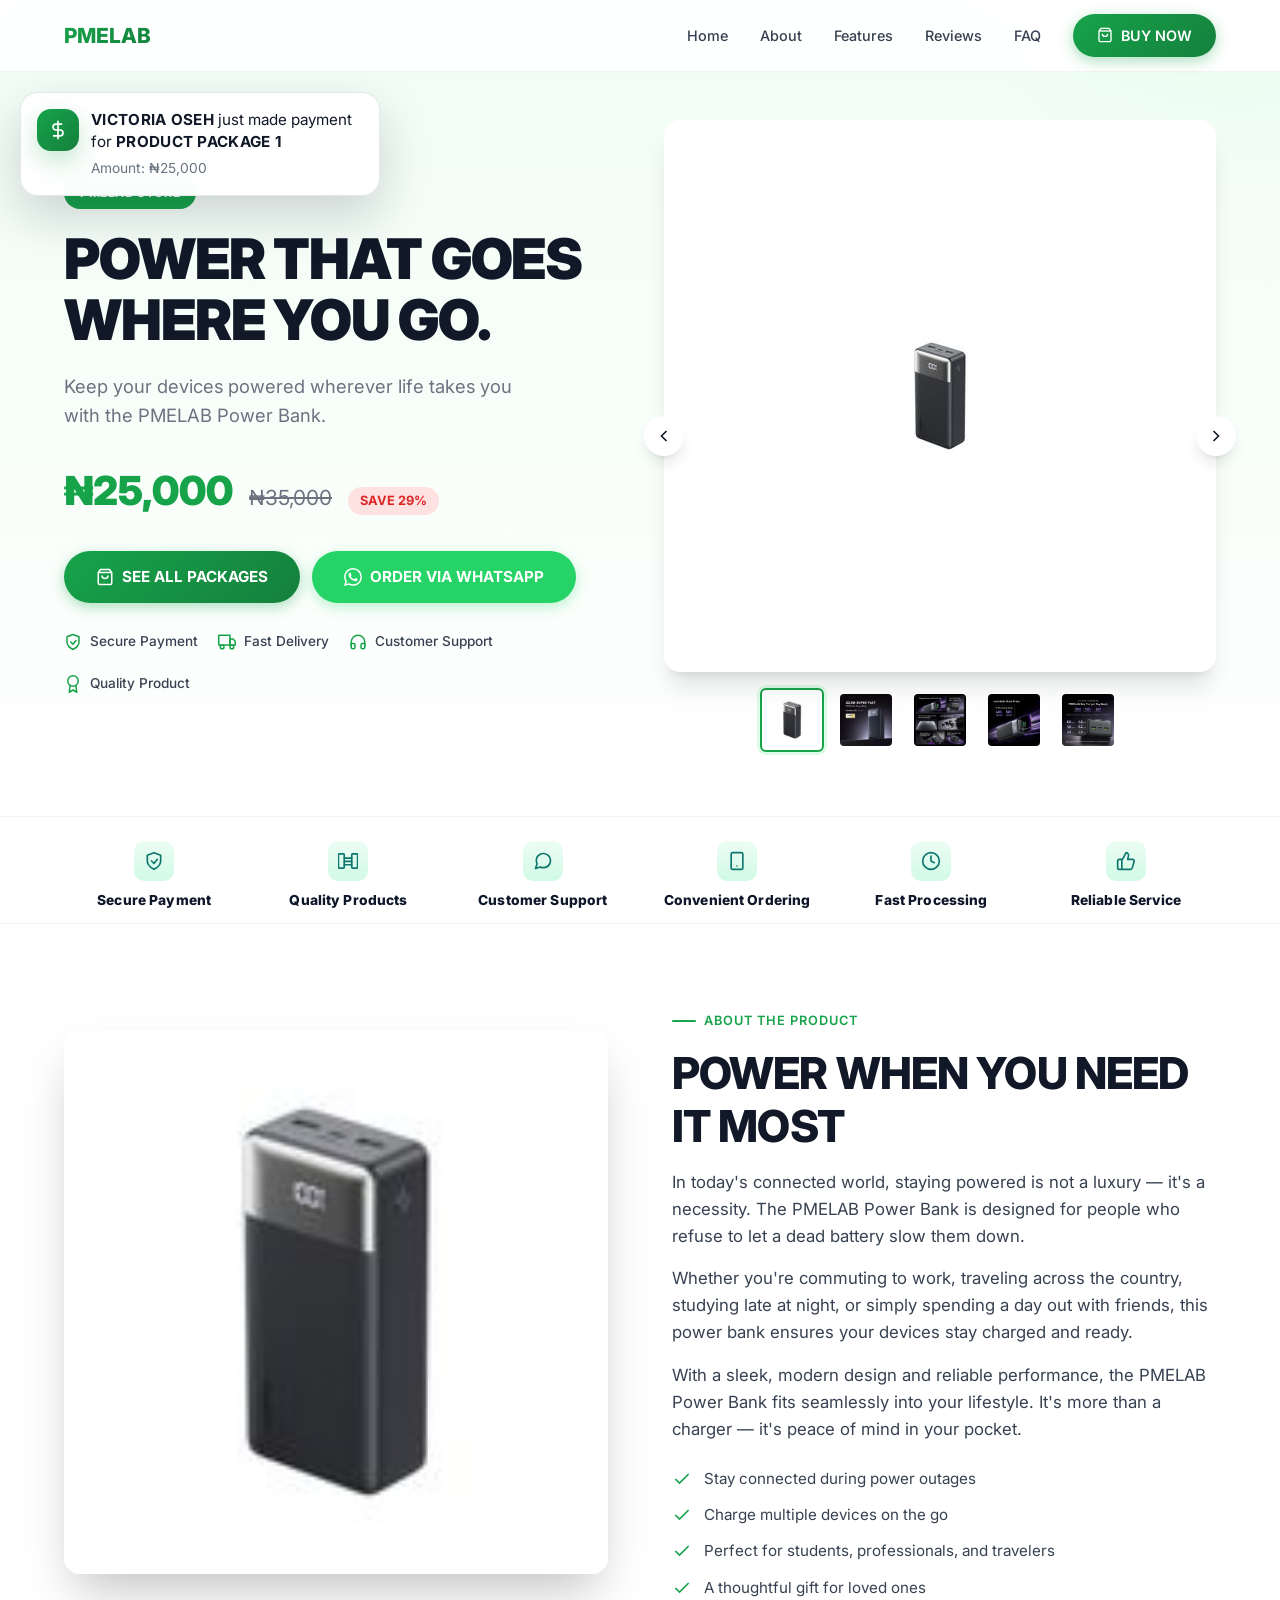
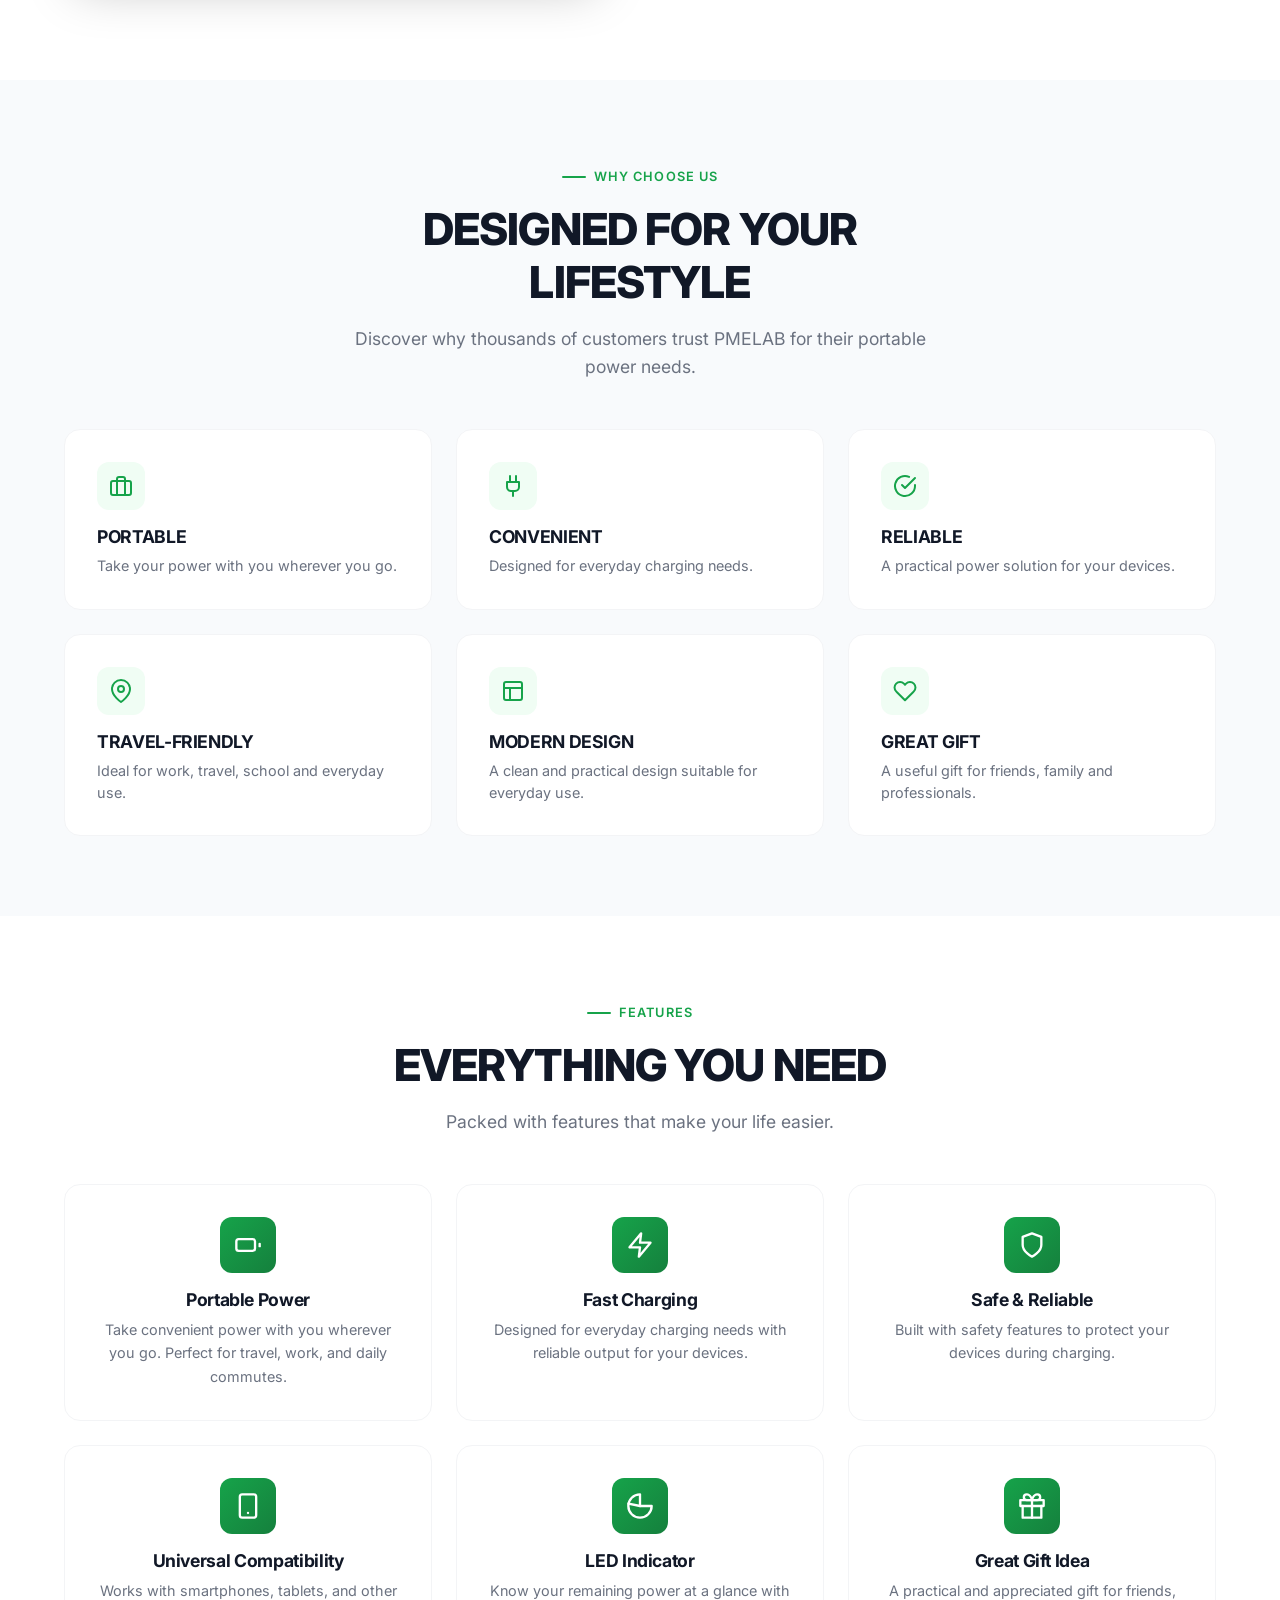
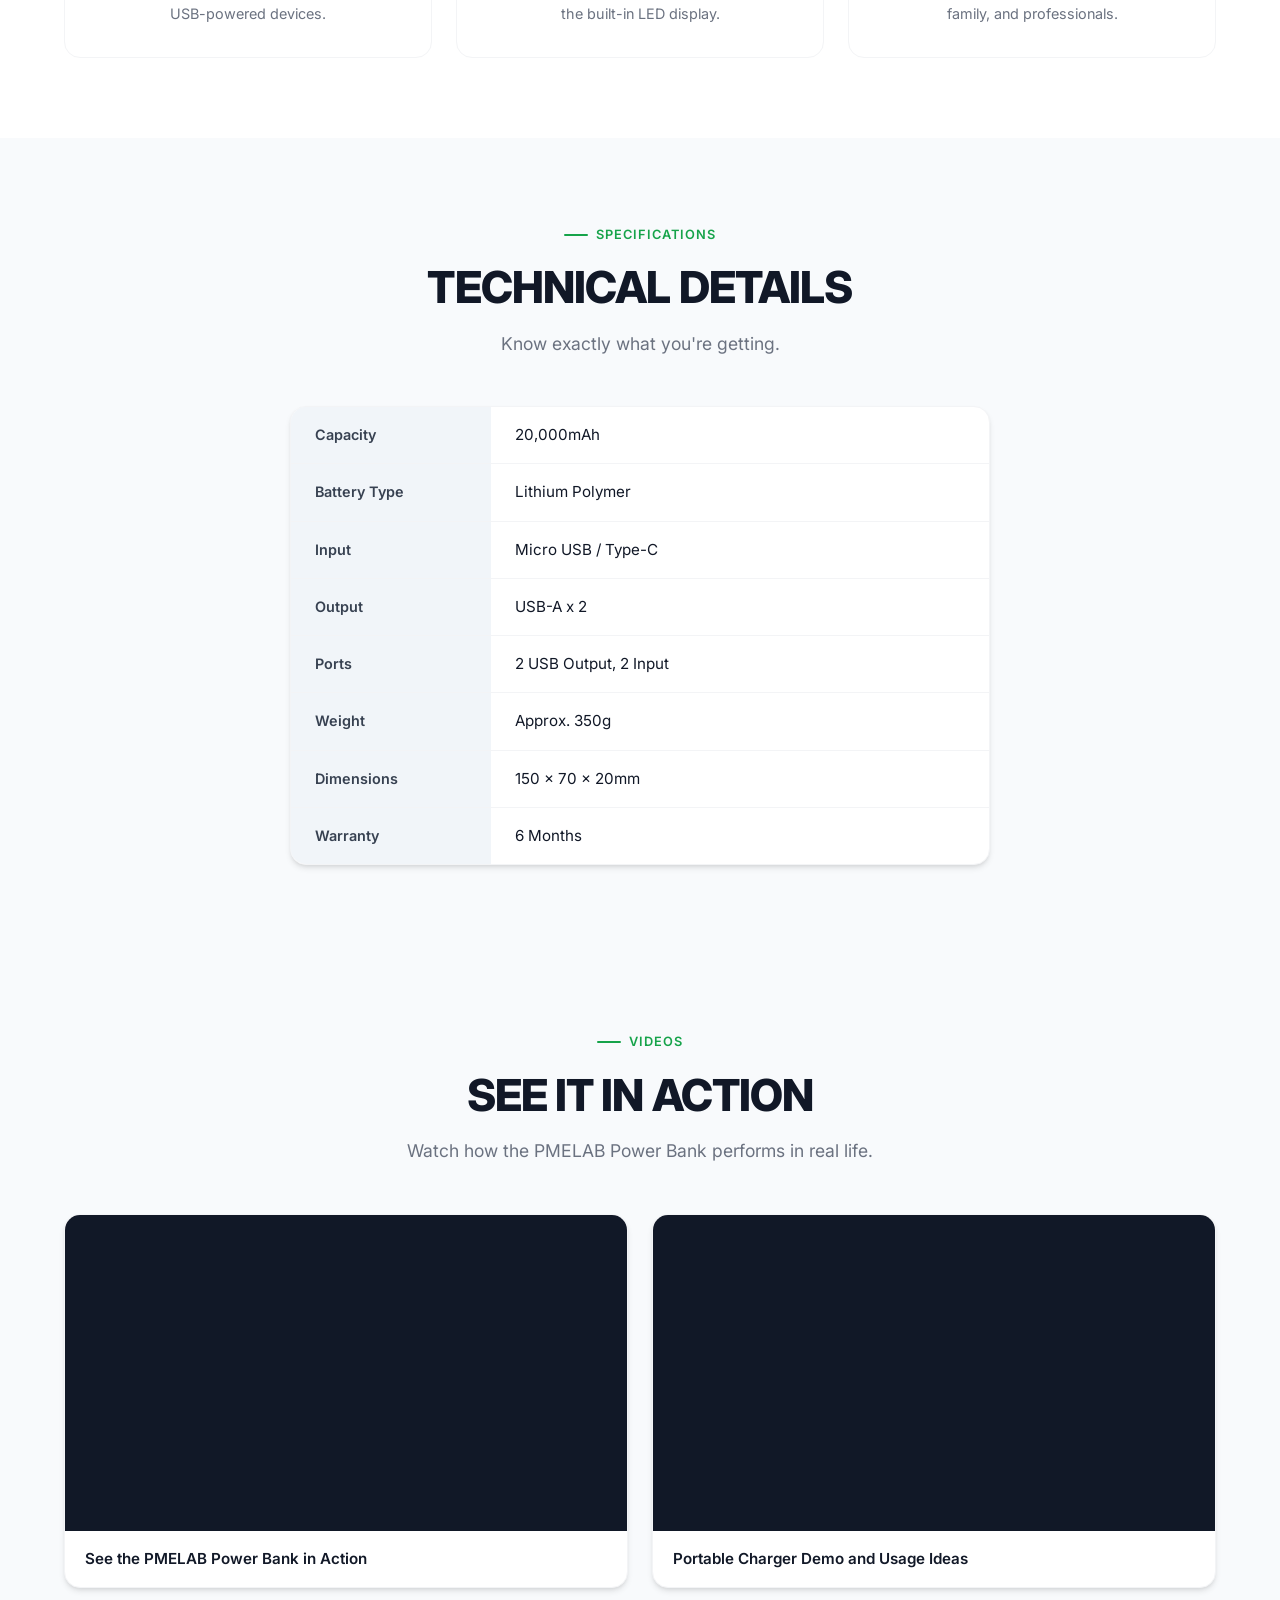
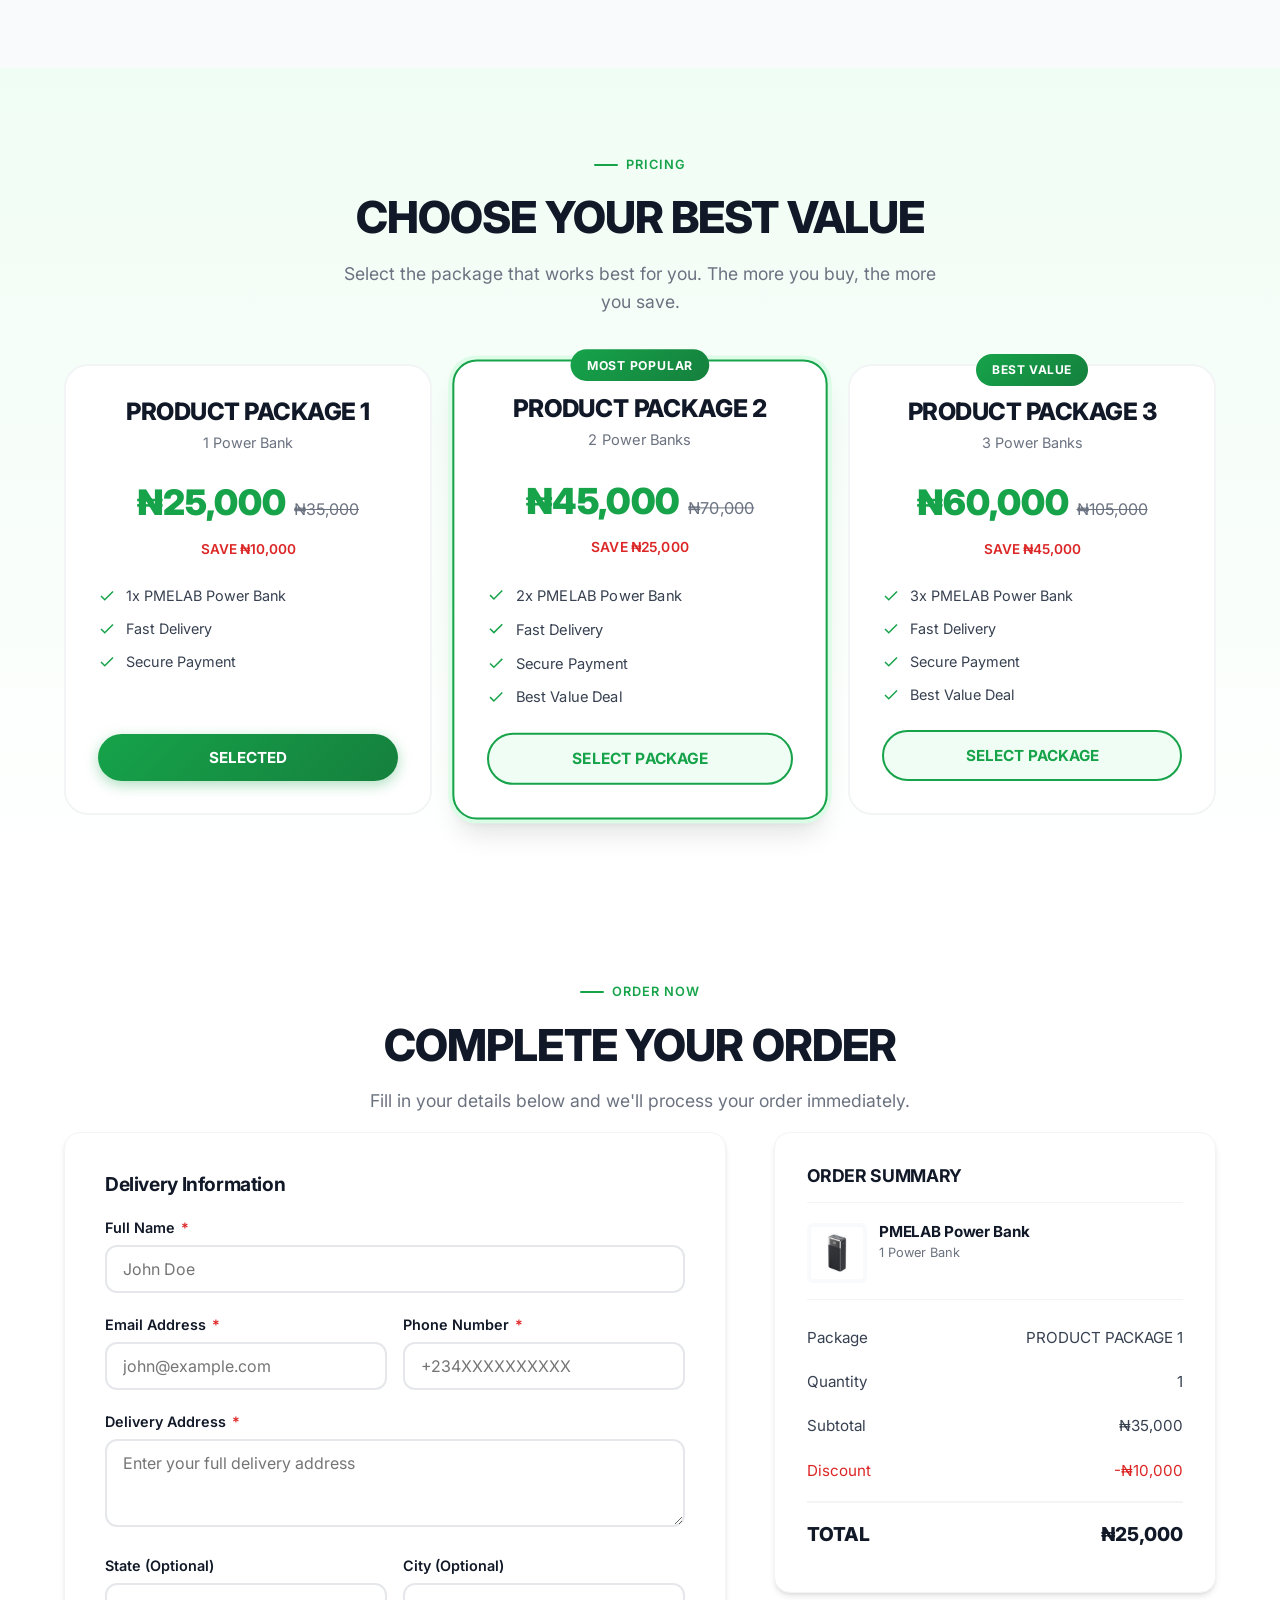
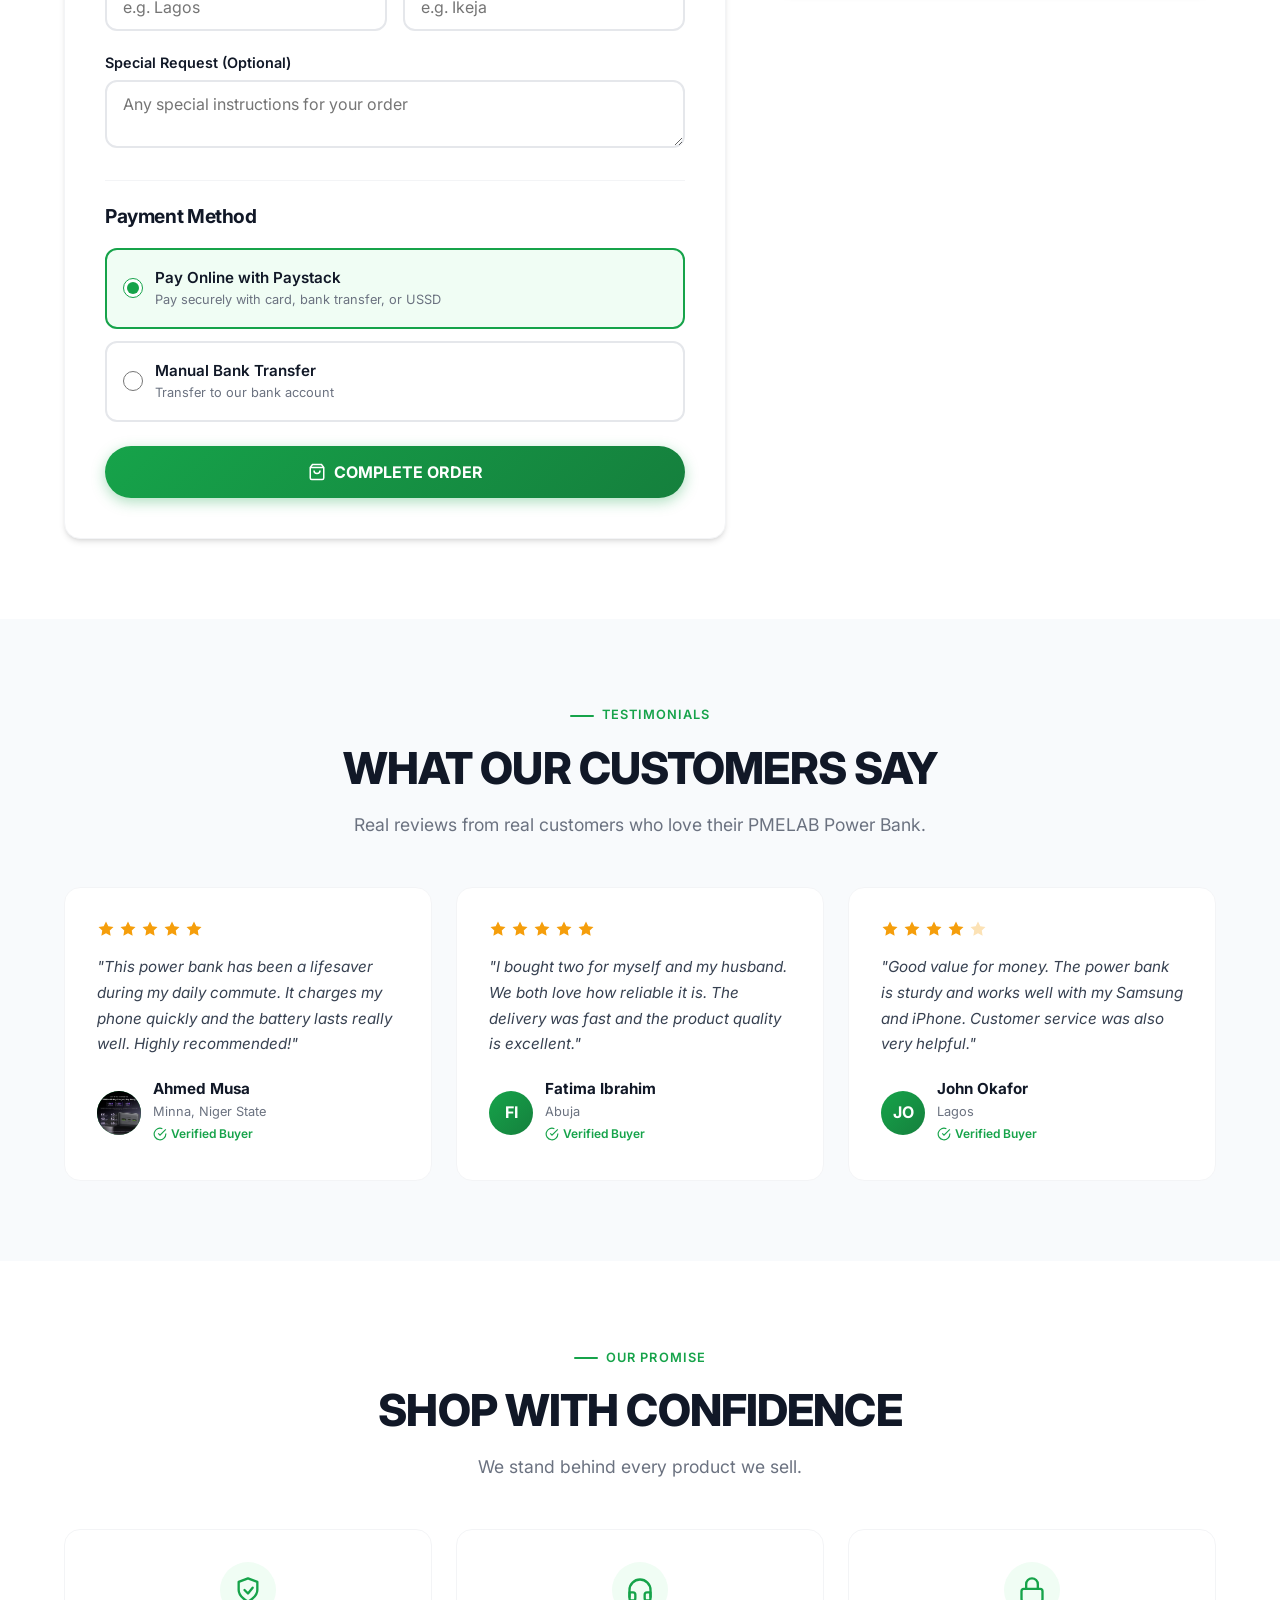
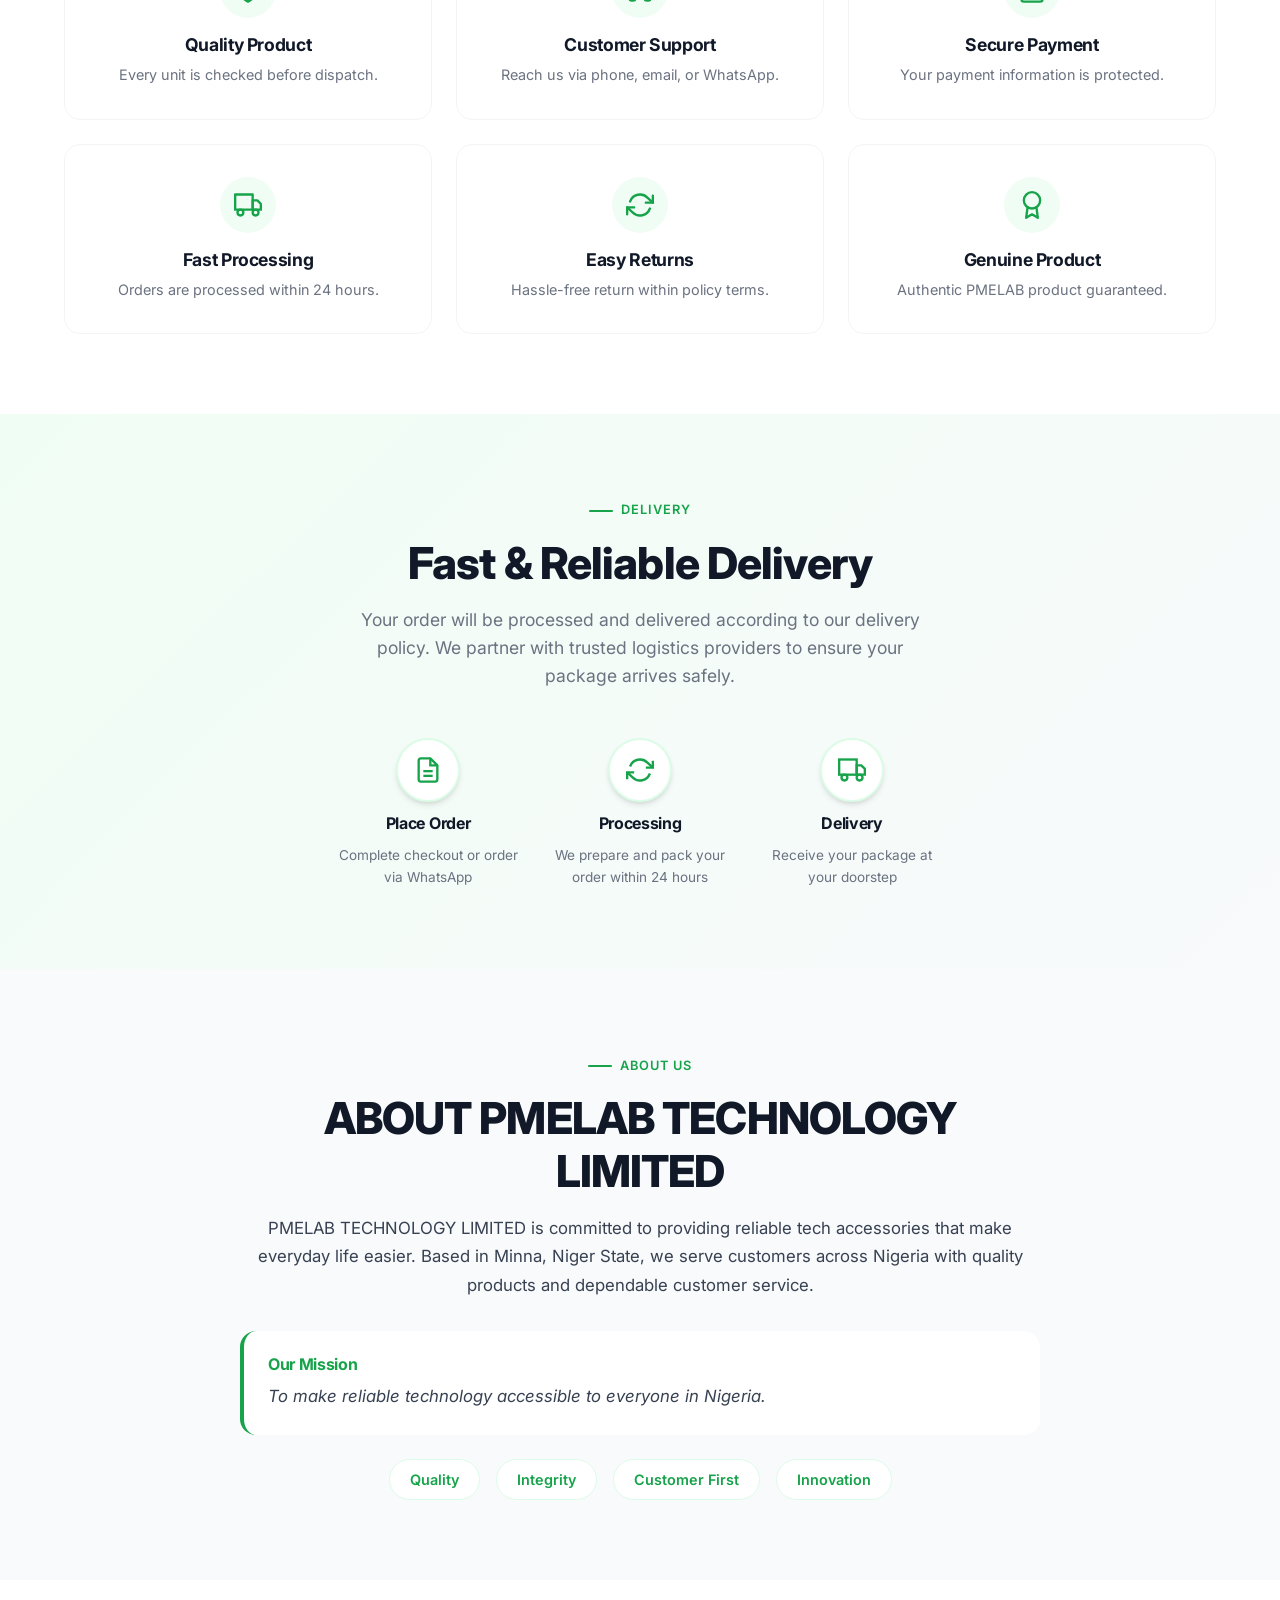
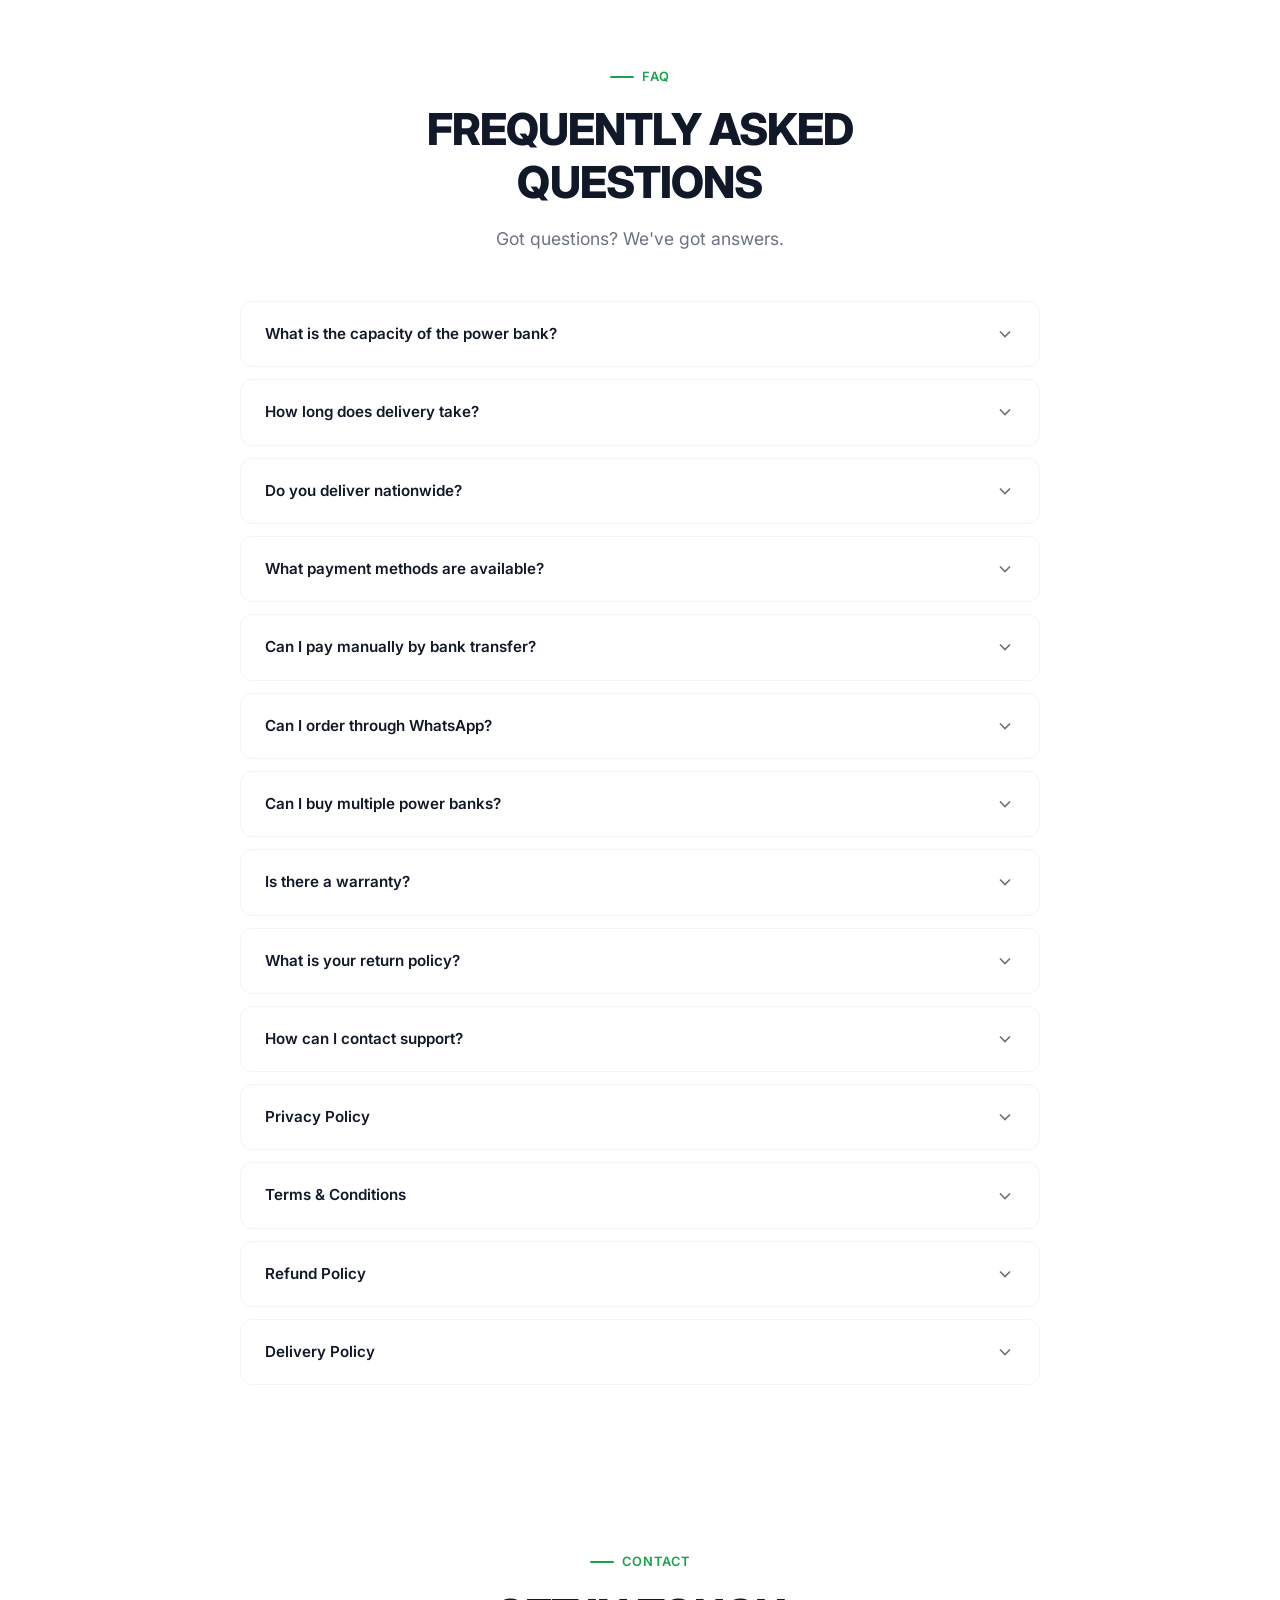
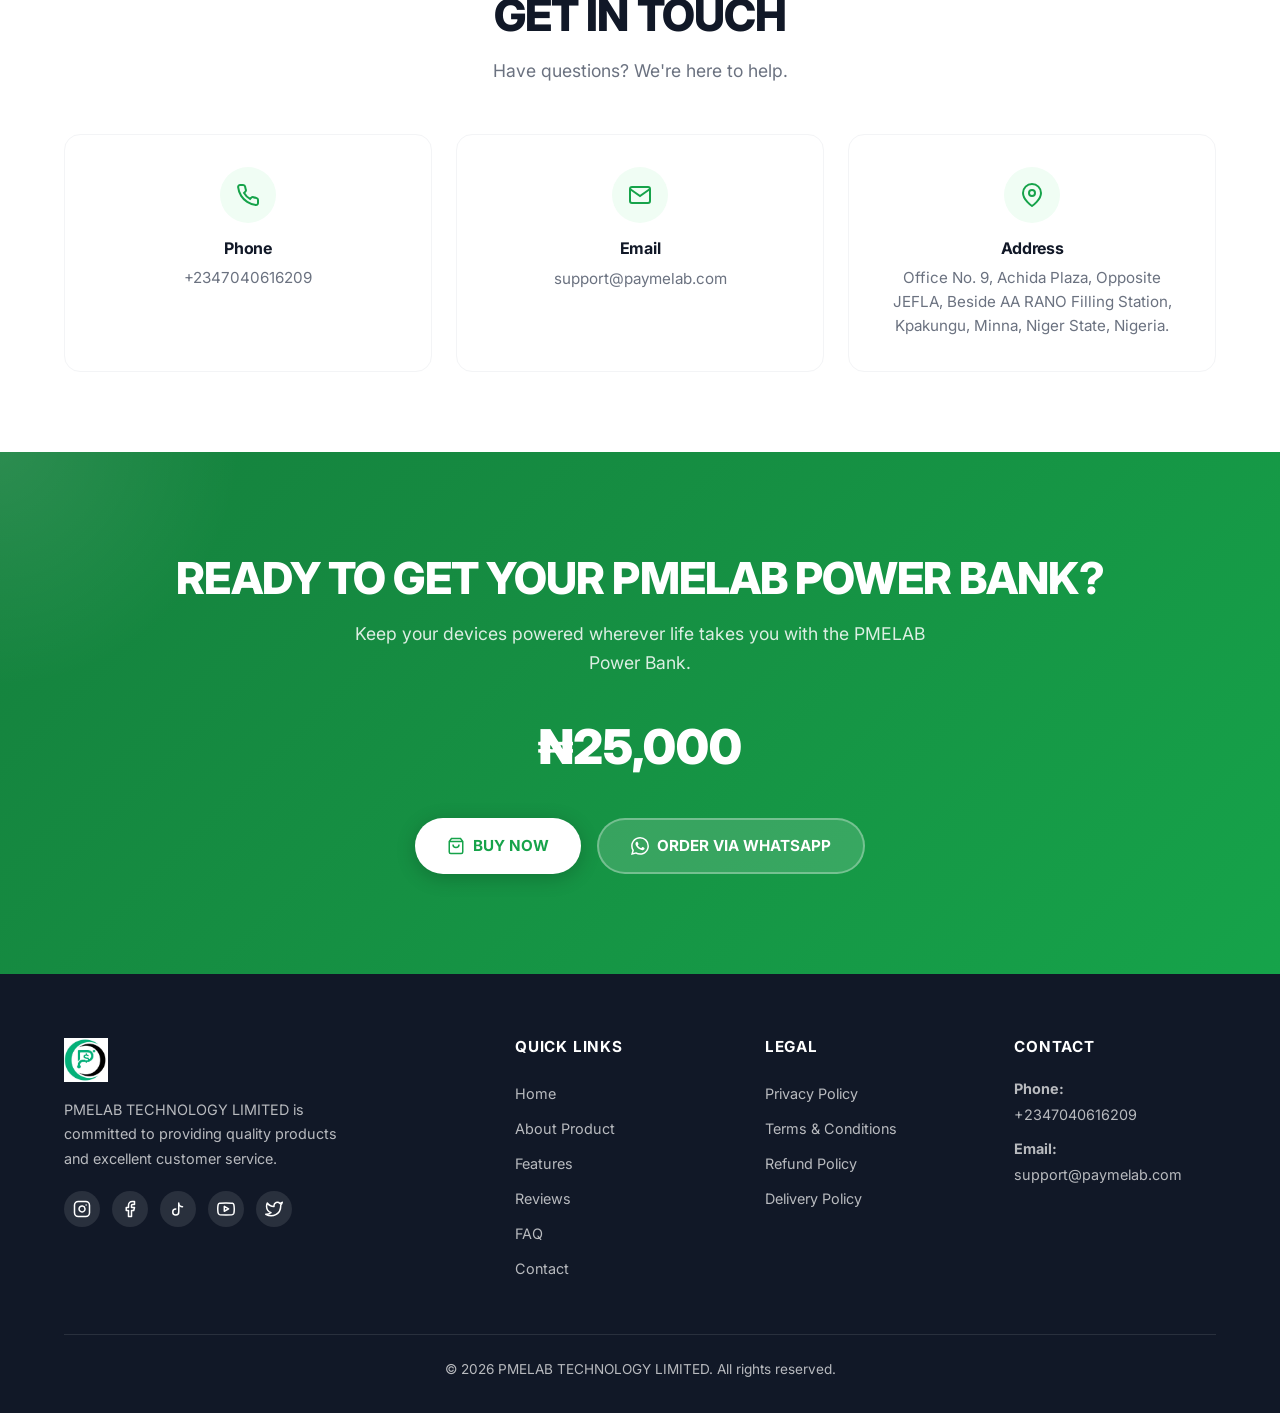
==== commit 7909d256: "bug fixed and admin dashboard added" ====
--- a/index.html
+++ b/index.html
@@ -354,7 +354,7 @@
                     <h3 style="font-size: 1.2rem; margin-bottom: 20px;">Payment Method</h3>
 
                     <div class="payment-methods">
-                        <div class="payment-method" data-payment="paystack">
+                        <div class="payment-method" data-payment="paystack" data-payment-opt="paystack">
                             <input type="radio" name="payment" value="paystack">
                             <div>
                                 <div class="payment-method-label">Pay Online with Paystack</div>
@@ -362,7 +362,7 @@
                             </div>
                         </div>
 
-                        <div class="payment-method" data-payment="flutterwave" data-payment-opt="flutterwave" style="display:none;">
+                        <div class="payment-method" data-payment="flutterwave" data-payment-opt="flutterwave">
                             <input type="radio" name="payment" value="flutterwave">
                             <div>
                                 <div class="payment-method-label">Pay Online with Flutterwave</div>
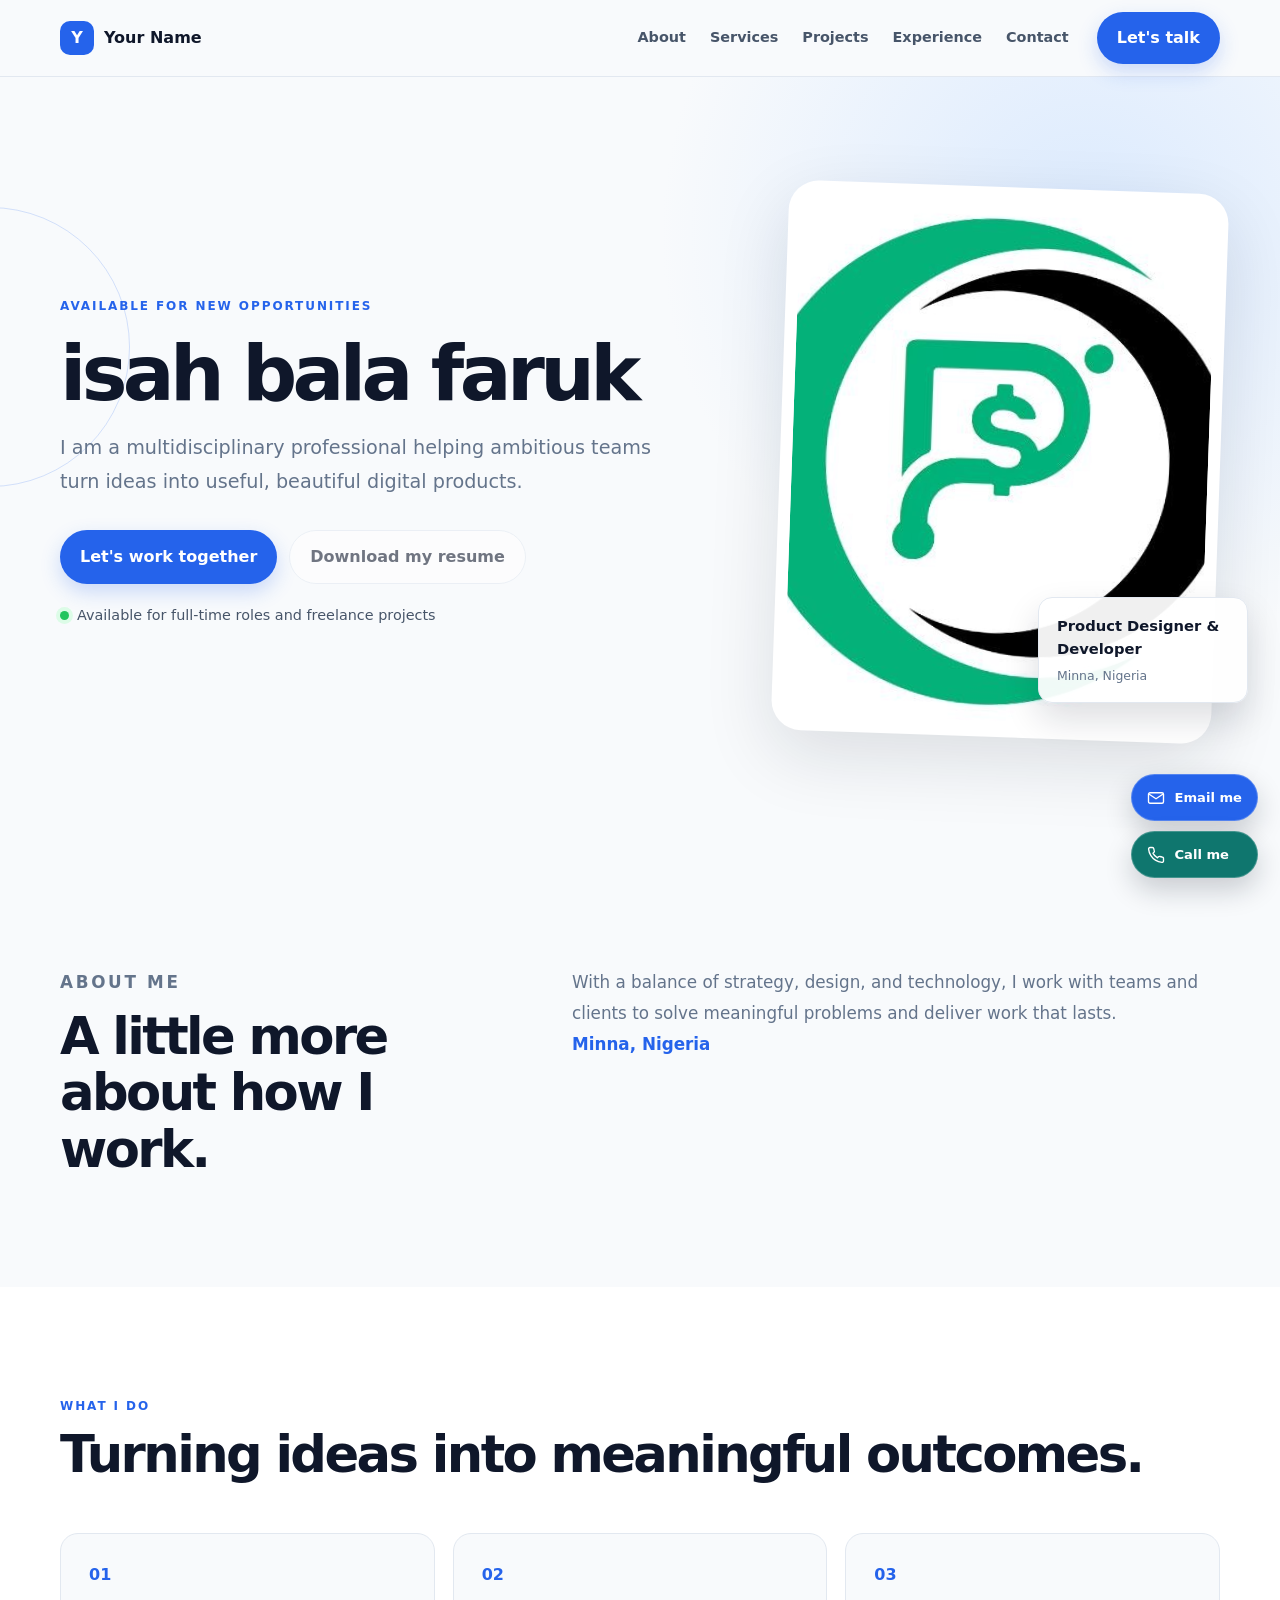
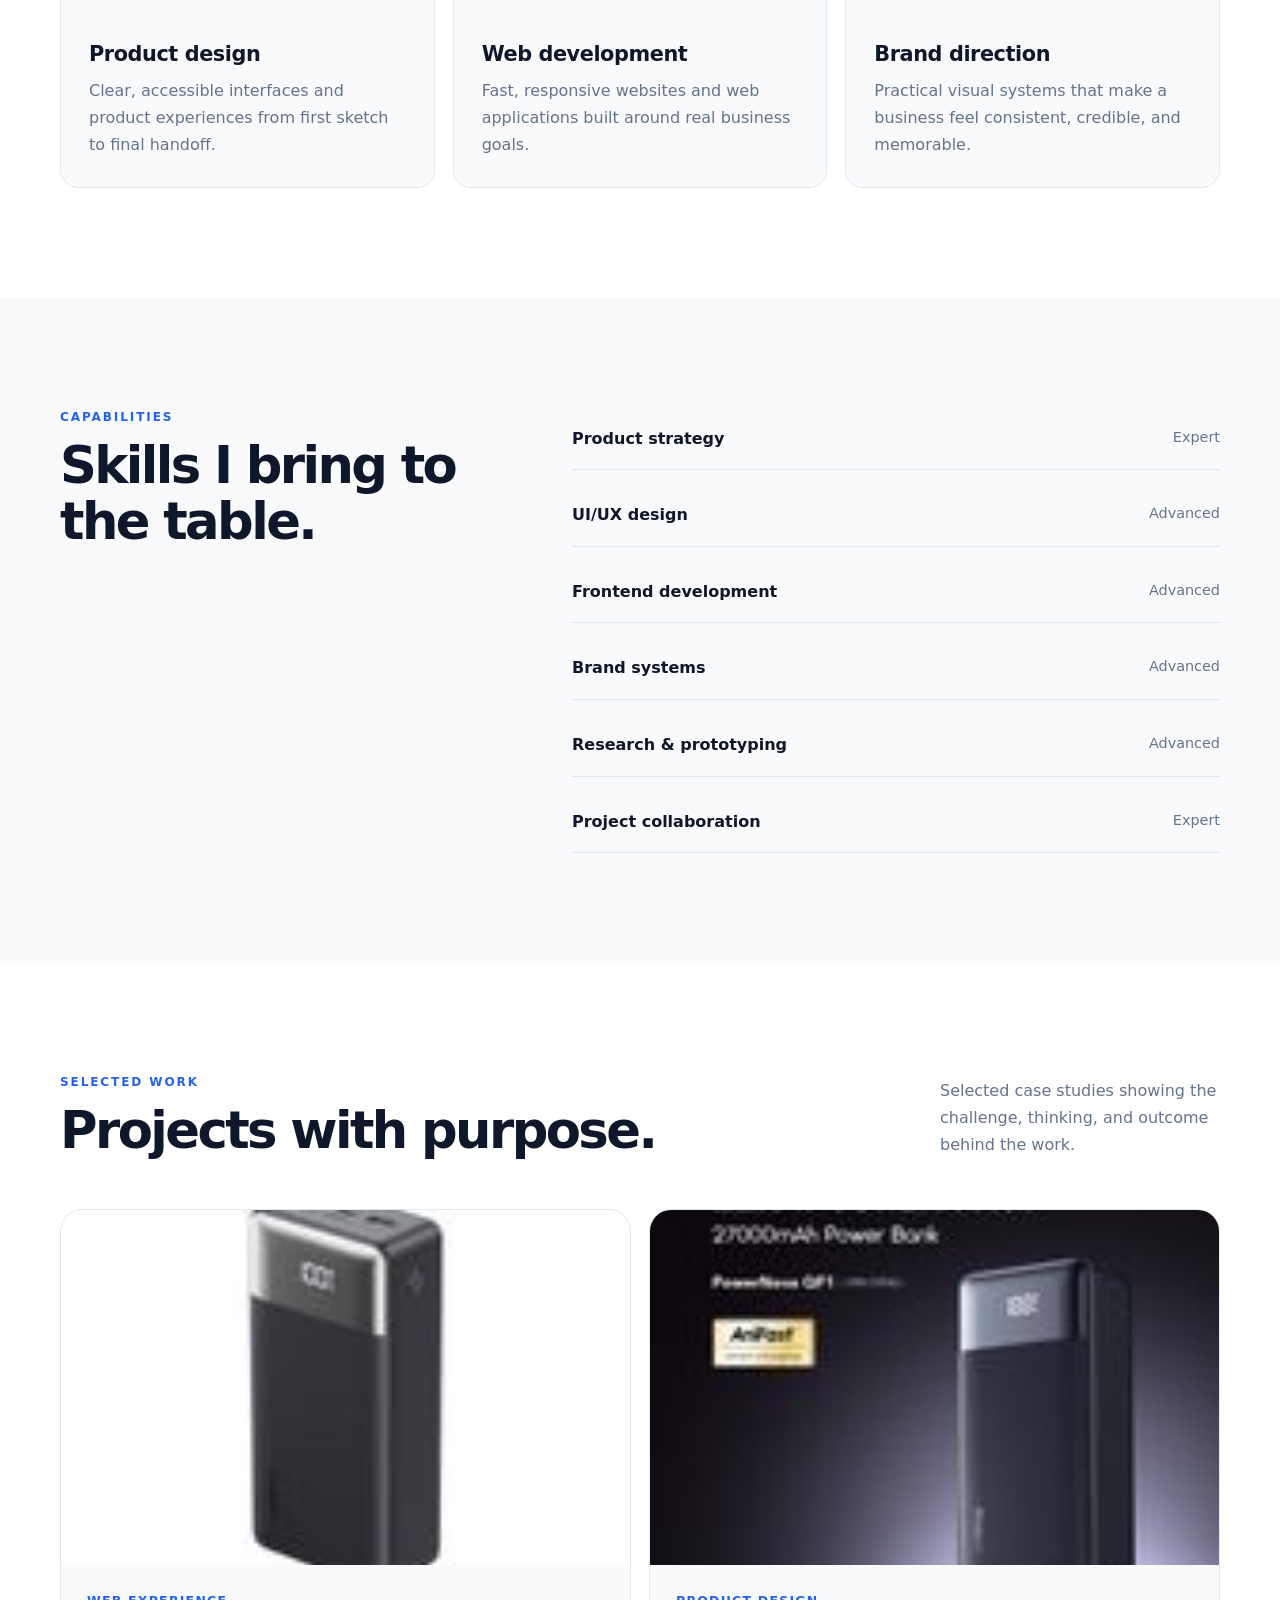
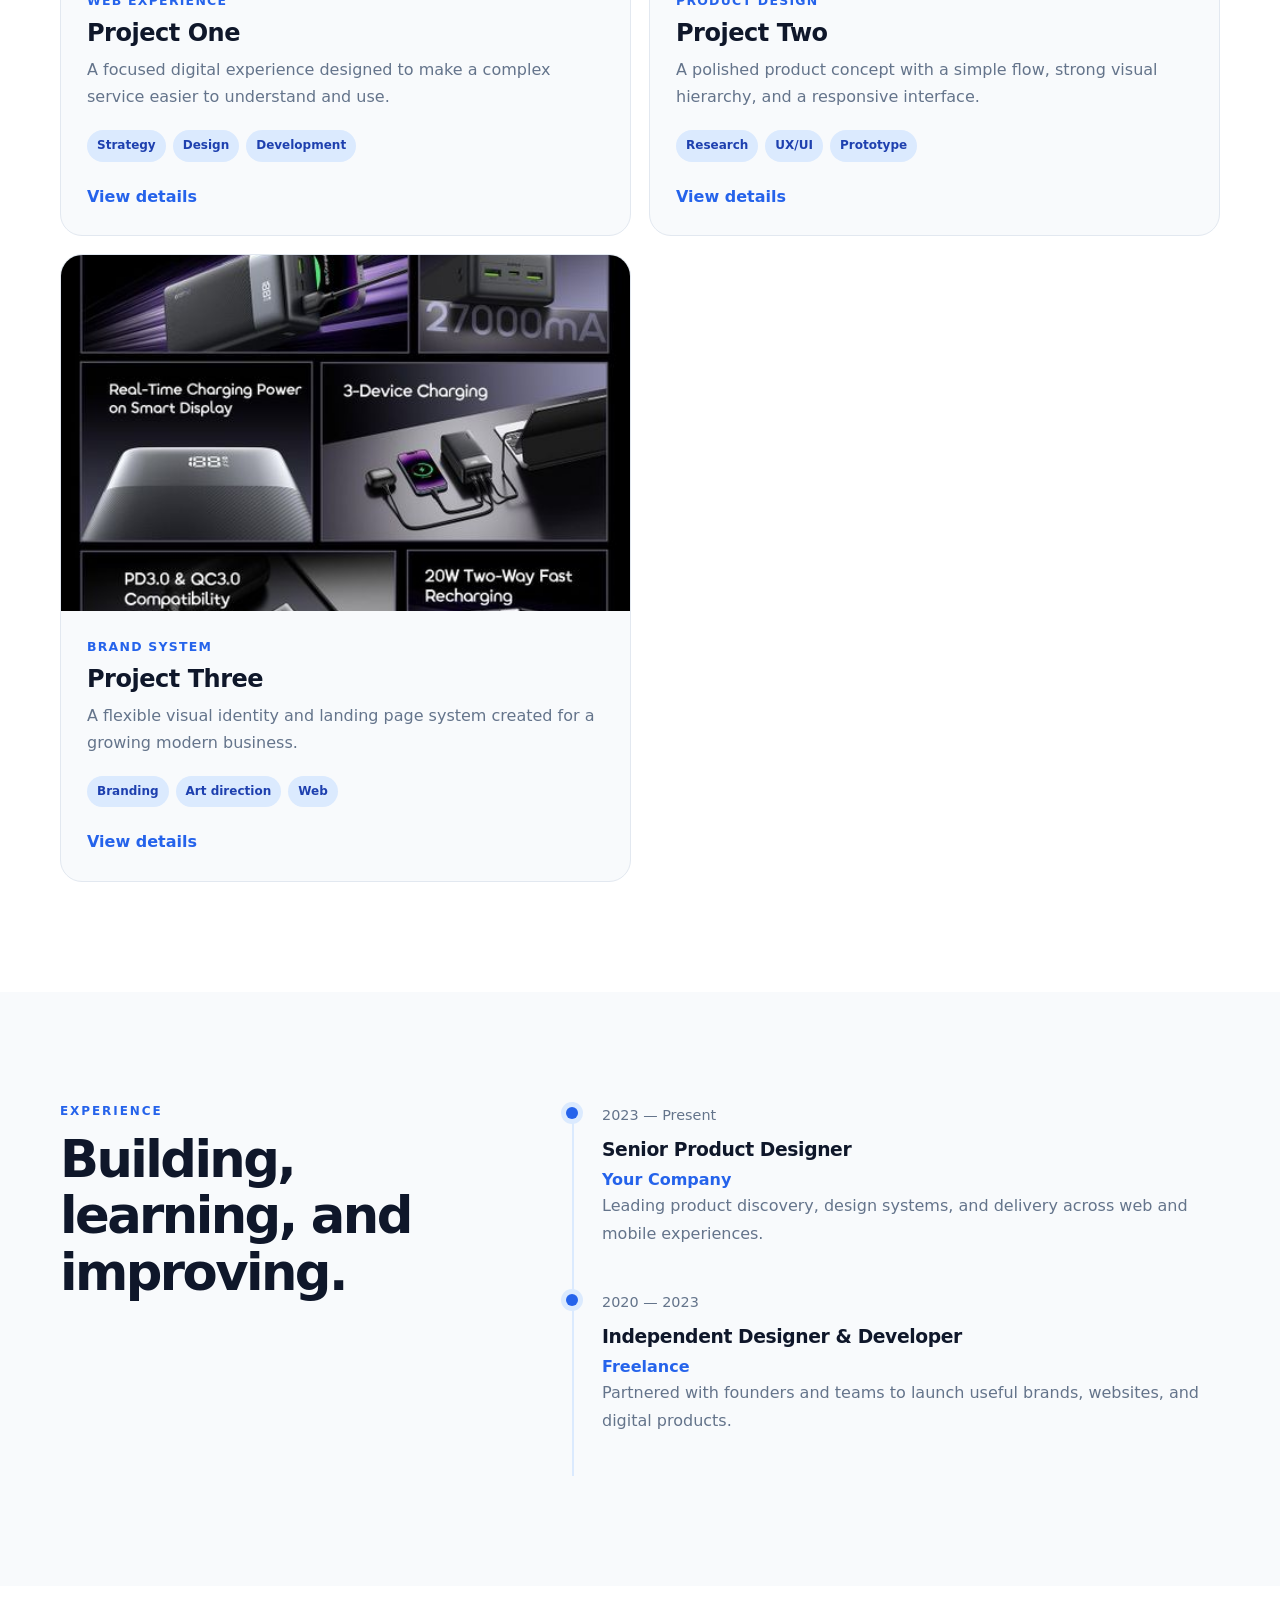
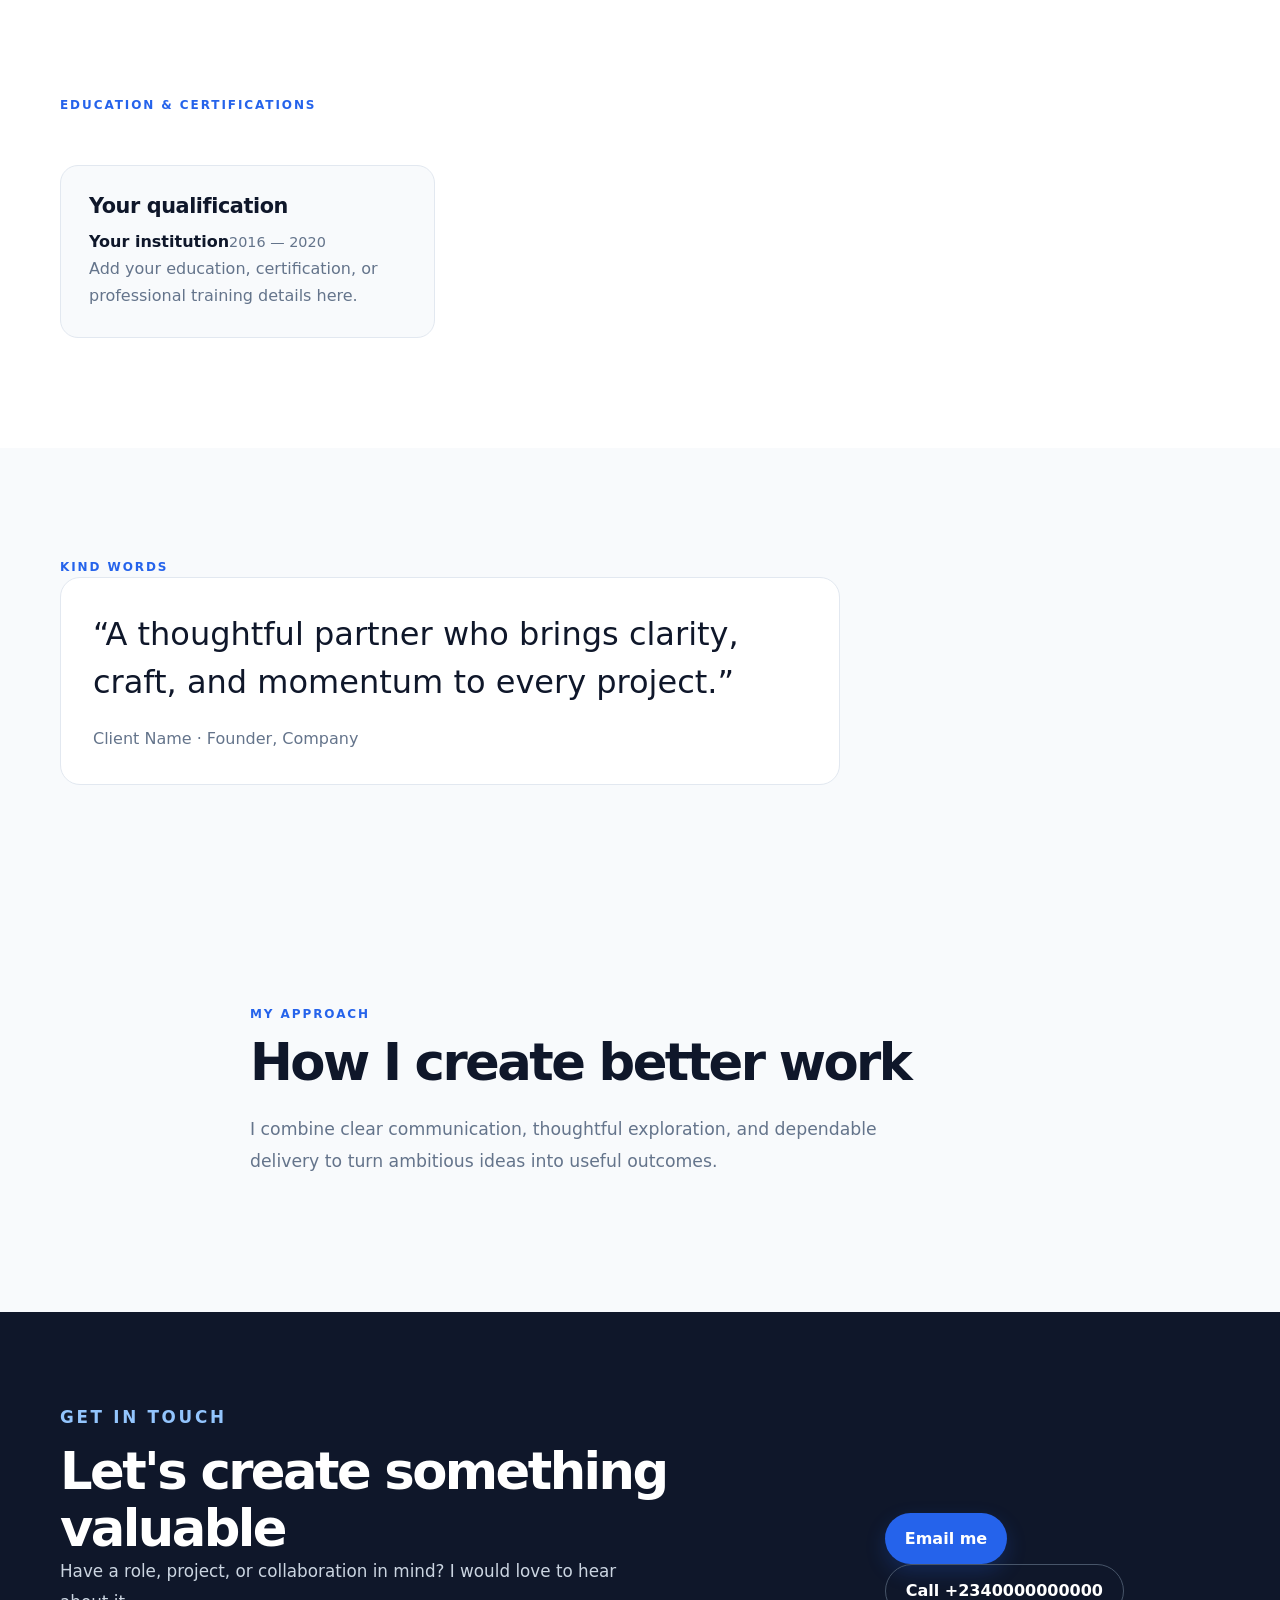
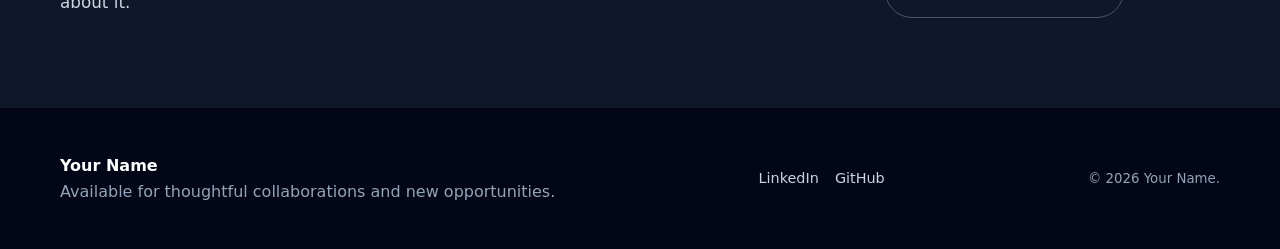
==== commit 550fd4b3: "portfolio added" ====
--- a/index.html
+++ b/index.html
@@ -16,6 +16,10 @@
                 }
                 if (value === 'affiliate') {
                     window.location.replace('affiliate.html');
+                    return;
+                }
+                if (value === 'portfolio') {
+                    window.location.replace('portfolio.html');
                 }
             } catch (error) {}
         })();
